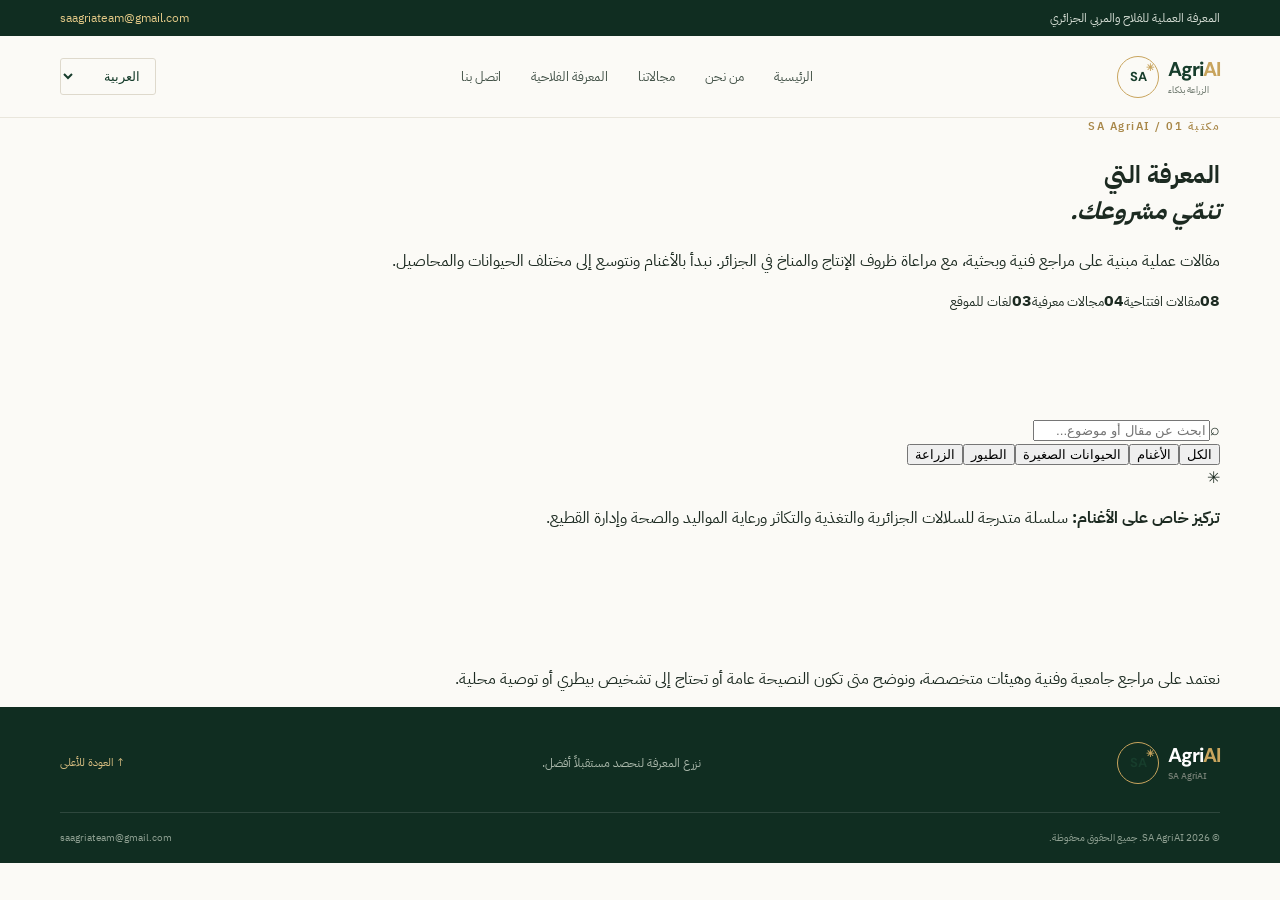
==== knowledge.html @ 8b5fec21 "Add agricultural knowledge library page" ====
<!doctype html>
<html lang="ar" dir="rtl"><head><meta charset="UTF-8"><meta name="viewport" content="width=device-width, initial-scale=1"><meta name="theme-color" content="#173d2c"><meta name="description" content="مقالات وإرشادات عملية في تربية الأغنام والحيوانات والزراعة في الجزائر من SA AgriAI."><title>المعرفة الفلاحية | SA AgriAI</title><link rel="preconnect" href="https://fonts.googleapis.com"><link rel="preconnect" href="https://fonts.gstatic.com" crossorigin><link href="https://fonts.googleapis.com/css2?family=DM+Sans:wght@400;500;600;700&family=IBM+Plex+Sans+Arabic:wght@400;500;600;700&display=swap" rel="stylesheet"><link rel="stylesheet" href="styles.css"><link rel="stylesheet" href="knowledge.css"></head>
<body><div class="topline"><div class="container topline-inner"><span data-k="top">المعرفة العملية للفلاح والمربي الجزائري</span><span class="top-contact"><a href="mailto:saagriateam@gmail.com">saagriateam@gmail.com</a></span></div></div>
<header class="site-header"><div class="container nav-wrap"><a class="brand" href="index.html"><span class="brand-mark">SA<span>✳</span></span><span class="brand-name">Agri<span>AI</span><small data-k="brand">الزراعة بذكاء</small></span></a><button class="menu-toggle" id="menuToggle" aria-label="Open menu" aria-expanded="false"><span></span><span></span><span></span></button><nav class="main-nav" id="mainNav"><a href="index.html#home" data-k="home">الرئيسية</a><a href="index.html#about" data-k="about">من نحن</a><a href="index.html#services" data-k="services">مجالاتنا</a><a class="active" href="knowledge.html" data-k="knowledge">المعرفة الفلاحية</a><a href="index.html#contact" data-k="contact">اتصل بنا</a></nav><label class="language-select"><span class="sr-only">Language</span><select id="languageSelect" aria-label="Choose language"><option value="ar">العربية</option><option value="fr">Français</option><option value="en">English</option></select></label></div></header>
<main><section class="library-hero"><div class="container"><p class="section-kicker" data-k="eyebrow">مكتبة SA AgriAI / 01</p><h1 data-k="title">المعرفة التي<br><em>تنمّي مشروعك.</em></h1><p class="library-lead" data-k="lead">مقالات عملية مبنية على مراجع فنية وبحثية، مع مراعاة ظروف الإنتاج والمناخ في الجزائر. نبدأ بالأغنام ونتوسع إلى مختلف الحيوانات والمحاصيل.</p><div class="library-stats"><span><strong>08</strong><small data-k="statArticles">مقالات افتتاحية</small></span><span><strong>04</strong><small data-k="statAreas">مجالات معرفية</small></span><span><strong>03</strong><small data-k="statLang">لغات للموقع</small></span></div></div></section>
<section class="library section-pad"><div class="container"><div class="library-tools"><div class="search-box"><span>⌕</span><input id="articleSearch" type="search" placeholder="ابحث عن مقال أو موضوع..." aria-label="Search articles"></div><div class="filter-row"><button class="filter-chip selected" data-filter="all" data-k="all">الكل</button><button class="filter-chip" data-filter="sheep" data-k="sheep">الأغنام</button><button class="filter-chip" data-filter="small" data-k="small">الحيوانات الصغيرة</button><button class="filter-chip" data-filter="birds" data-k="birds">الطيور</button><button class="filter-chip" data-filter="crops" data-k="crops">الزراعة</button></div></div><div class="featured-note"><span>✳</span><p data-k="note"><strong>تركيز خاص على الأغنام:</strong> سلسلة متدرجة للسلالات الجزائرية والتغذية والتكاثر ورعاية المواليد والصحة وإدارة القطيع.</p></div><div class="article-grid" id="articleGrid" aria-live="polite"></div><p class="no-results" id="noResults" hidden data-k="empty">لم نعثر على مقالات تطابق بحثك.</p></div></section><section class="source-note"><div class="container"><p data-k="sourceNote">نعتمد على مراجع جامعية وفنية وهيئات متخصصة، ونوضح متى تكون النصيحة عامة أو تحتاج إلى تشخيص بيطري أو توصية محلية.</p></div></section></main>
<footer class="site-footer"><div class="container footer-top"><a class="brand footer-brand" href="index.html"><span class="brand-mark">SA<span>✳</span></span><span class="brand-name">Agri<span>AI</span><small>SA AgriAI</small></span></a><p data-k="footer">نزرع المعرفة لنحصد مستقبلاً أفضل.</p><a class="back-top" href="#">↑ <span data-k="back">العودة للأعلى</span></a></div><div class="container footer-bottom"><span>© <span id="year"></span> SA AgriAI. <span data-k="rights">جميع الحقوق محفوظة.</span></span><span>saagriateam@gmail.com</span></div></footer>
<dialog class="article-dialog" id="articleDialog"><div class="dialog-head"><span class="dialog-category" id="dialogCategory"></span><button class="dialog-close" id="dialogClose" aria-label="Close">×</button></div><h2 id="dialogTitle"></h2><p class="dialog-summary" id="dialogSummary"></p><div class="dialog-body" id="dialogBody"></div><div class="dialog-sources"><strong data-k="sources">مراجع للقراءة</strong><div id="dialogSources"></div></div><p class="medical-note" data-k="disclaimer">هذه معلومات تثقيفية عامة وليست تشخيصاً أو وصفة علاجية. استشر طبيباً بيطرياً عند المرض أو النفوق أو تعسر الولادة.</p></dialog>
<script src="app.js"></script><script src="knowledge.js"></script></body></html>
---- styles.css ----
:root{--forest:#173d2c;--deep:#102d21;--green:#315b40;--gold:#c8a45d;--cream:#f4f0e7;--paper:#fbfaf6;--ink:#1c2a21;--muted:#788078}*{box-sizing:border-box}html{scroll-behavior:smooth;scroll-padding-top:88px}body{margin:0;background:var(--paper);color:var(--ink);font-family:"IBM Plex Sans Arabic","DM Sans",sans-serif}body[dir="ltr"]{font-family:"DM Sans","IBM Plex Sans Arabic",sans-serif}a{color:inherit;text-decoration:none}.container{width:min(1160px,calc(100% - 48px));margin:auto}.topline{background:var(--deep);color:#d7dfd6;font-size:12px;padding:9px 0}.topline-inner{display:flex;justify-content:space-between;gap:20px}.top-contact a{color:#e3c987}.site-header{height:82px;background:rgba(251,250,246,.96);position:sticky;top:0;z-index:20;border-bottom:1px solid #e9e6dc;backdrop-filter:blur(12px)}.nav-wrap{height:100%;display:flex;align-items:center;justify-content:space-between;gap:28px}.brand{display:flex;align-items:center;gap:9px;direction:ltr}.brand-mark{width:42px;height:42px;border:1px solid var(--gold);border-radius:50%;display:grid;place-items:center;font:700 13px "DM Sans";color:var(--forest);position:relative}.brand-mark span{color:var(--gold);font-size:10px;position:absolute;top:4px;right:4px}.brand-name{font:700 20px "DM Sans";color:var(--forest);letter-spacing:-1px}.brand-name>span{color:var(--gold)}.brand-name small{display:block;font:500 9px "IBM Plex Sans Arabic";letter-spacing:0;color:#778177;margin-top:1px}.main-nav{display:flex;align-items:center;gap:30px}.main-nav a{font-size:13px;color:#435248;transition:.2s}.main-nav a:hover{color:#b28b43}.language-select select{background:transparent;border:1px solid #ded9cc;border-radius:3px;padding:9px 11px;color:var(--forest);font:500 12px inherit;cursor:pointer}.menu-toggle{display:none;background:none;border:0;padding:8px}.menu-toggle span{display:block;width:23px;height:2px;background:var(--forest);margin:5px}.hero{min-height:620px;height:min(720px,calc(100vh - 110px));position:relative;display:flex;align-items:center;color:white;background:linear-gradient(90deg,rgba(12,37,25,.9),rgba(15,43,29,.68) 52%,rgba(15,43,29,.18)),url("https://images.unsplash.com/photo-1500382017468-9049fed747ef?auto=format&fit=crop&w=2200&q=85") center/cover}.hero-shade{position:absolute;inset:0;background:linear-gradient(0deg,rgba(9,30,19,.3),transparent 45%)}.hero-content{position:relative;padding-top:12px}.eyebrow,.section-kicker{display:flex;align-items:center;gap:10px;font-size:11px;letter-spacing:1.5px;color:var(--gold);font-weight:600}.eyebrow span:first-child{width:27px;height:1px;background:var(--gold)}.hero h1{font-size:clamp(44px,6.3vw,78px);line-height:1.24;font-weight:600;letter-spacing:-2px;margin:25px 0 18px;max-width:700px}.hero h1 em,h2 em{font-style:normal;color:#d9bd7b}.hero-content>p{font-size:15px;line-height:2;max-width:530px;color:#e0e6df;margin:0}.hero-actions{display:flex;align-items:center;gap:30px;margin-top:35px}.btn{display:inline-flex;align-items:center;gap:24px;padding:15px 22px;font-size:12px;font-weight:600;transition:.25s}.btn span{font-size:17px}.btn-gold{background:var(--gold);color:#172e21}.btn-gold:hover{background:#e1c782;transform:translateY(-2px)}.text-link{font-size:12px;color:white}.text-link span{margin-inline-start:10px;color:var(--gold)}.hero-note{position:absolute;bottom:36px;inset-inline-start:max(24px,calc((100% - 1160px)/2));display:flex;align-items:center;gap:12px;color:#d4dbd2;font-size:11px}.note-line{width:36px;height:1px;background:var(--gold)}.hero-index{position:absolute;bottom:35px;inset-inline-end:max(24px,calc((100% - 1160px)/2));font:13px "DM Sans";color:white}.hero-index span{color:var(--gold);padding:0 6px}.section-pad{padding:105px 0}.intro-grid{display:grid;grid-template-columns:1fr 1fr;gap:100px;align-items:start}.section-kicker{margin:0 0 22px;color:#a88748}.intro h2,.section-heading h2,.knowledge h2,.contact h2{font-size:clamp(34px,4vw,49px);line-height:1.4;font-weight:600;letter-spacing:-1.2px;margin:0;color:var(--forest)}.intro h2 em,.section-heading h2 em,.knowledge h2 em,.contact h2 em{color:#a98749}.intro-copy{padding-top:37px}.intro-copy p{font-size:16px;line-height:2.1;margin:0 0 16px}.intro-copy .muted{font-size:14px;color:var(--muted)}.under-link{display:inline-block;margin-top:18px;font-size:13px;font-weight:600;color:var(--forest);border-bottom:1px solid var(--gold);padding-bottom:9px}.under-link span{color:#a98749;margin-inline-start:15px}.services{background:var(--cream)}.section-heading{display:flex;justify-content:space-between;align-items:end;margin-bottom:45px;gap:30px}.section-heading>p{max-width:300px;color:#737b70;font-size:13px;line-height:2;margin:0 0 8px}.service-grid{display:grid;grid-template-columns:repeat(3,1fr);gap:16px}.service-card{position:relative;background:#fbfaf6;min-height:290px;padding:30px 28px;border:1px solid #e7e2d6;transition:.25s}.service-card:hover{transform:translateY(-5px);box-shadow:0 16px 35px #1b352010}.service-card.featured{background:var(--forest);color:white;border-color:var(--forest)}.service-number{font:12px "DM Sans";color:#a98a4d}.service-icon{font-size:34px;color:#b39150;margin:22px 0 13px}.service-card h3{font-size:19px;margin:0 0 12px;font-weight:600}.service-card p{font-size:13px;line-height:2;color:#7b8379;max-width:290px;margin:0}.service-card.featured p{color:#c4d0c5}.service-card>a{position:absolute;bottom:24px;inset-inline-end:27px;color:#b39150;font-size:20px}.knowledge{background:var(--forest);color:white;overflow:hidden}.knowledge-layout{display:grid;grid-template-columns:1fr 1fr;align-items:center;gap:90px}.knowledge h2{color:white}.knowledge-heading>p:not(.section-kicker){max-width:420px;color:#c7d2c8;font-size:14px;line-height:2.1;margin:23px 0 28px}.btn-dark{background:var(--gold);color:#182f22}.btn-dark:hover{background:#e2c986}.knowledge-visual{height:390px;background:#244d38;position:relative;overflow:hidden;display:grid;place-items:center}.visual-circle{width:300px;height:300px;border:1px solid #8c9d7c;border-radius:50%;position:absolute;box-shadow:0 0 0 35px #ffffff06,0 0 0 70px #ffffff05}.visual-circle:before,.visual-circle:after{content:"";position:absolute;inset:42px;border:1px solid #ffffff20;border-radius:50%}.visual-circle:after{inset:85px}.visual-label{position:relative;text-align:center;z-index:1}.visual-label>span,.visual-label small{font:10px "DM Sans";letter-spacing:3px;color:#d4bd83}.visual-label strong{display:block;font-size:45px;line-height:1.35;margin:18px 0;color:#fff;font-weight:500}.visual-stamp{position:absolute;bottom:25px;inset-inline-end:25px;font:10px/1.5 "DM Sans";letter-spacing:2px;color:#d4bd83;border:1px solid #d4bd8360;border-radius:50%;width:76px;height:76px;display:grid;place-content:center;text-align:center;transform:rotate(-12deg)}.quote-band{background:#e8e1d2;padding:45px 0}.quote-inner{display:flex;align-items:center;gap:25px}.quote-inner>span{font:80px Georgia;color:#b7985b;line-height:.7}.quote-inner p{font-size:18px;color:var(--forest);margin:0;flex:1}.quote-inner small{font:10px "DM Sans";letter-spacing:2px;color:#9b8354}.contact-grid{display:grid;grid-template-columns:1fr 1fr;gap:100px}.contact-lead{max-width:430px;color:#737b70;font-size:14px;line-height:2;margin-top:22px}.contact-details{padding-top:20px}.contact-details>a{display:flex;align-items:center;justify-content:space-between;gap:12px;padding:20px 0;border-bottom:1px solid #e5e1d7}.contact-details>a span{font:11px "DM Sans";color:#a48750;width:90px}.contact-details>a strong{font:600 15px "DM Sans";color:var(--forest);flex:1}.contact-details>a b{font:18px "DM Sans";color:#a48750}.social-row{display:flex;gap:23px;flex-wrap:wrap;margin-top:27px}.social-row a{font:11px "DM Sans";color:#657267}.social-row a:hover{color:#a48750}.site-footer{background:var(--deep);color:#d6dfd6;padding:35px 0 18px}.footer-top{display:flex;align-items:center;justify-content:space-between;gap:20px;padding-bottom:28px}.footer-brand .brand-name{color:white}.footer-top>p{font-size:12px;color:#aab8ab}.back-top{font-size:11px;color:#d7bd80}.footer-bottom{border-top:1px solid #ffffff20;padding-top:17px;display:flex;justify-content:space-between;gap:15px;color:#8fa092;font-size:10px}.sr-only{position:absolute;width:1px;height:1px;padding:0;margin:-1px;overflow:hidden;clip:rect(0,0,0,0);white-space:nowrap;border:0}body[dir="ltr"] .hero h1,body[dir="ltr"] h2{letter-spacing:-1.5px}body[dir="ltr"] .section-kicker{letter-spacing:1.5px}@media(max-width:850px){.main-nav{gap:16px}.main-nav a{font-size:12px}.intro-grid,.knowledge-layout,.contact-grid{gap:45px}.section-pad{padding:78px 0}.hero{min-height:580px}.service-card{padding:25px 20px}}@media(max-width:680px){.container{width:min(100% - 36px,560px)}.topline{font-size:10px}.site-header{height:70px}.menu-toggle{display:block;order:3}.language-select{margin-inline-start:auto}.main-nav{display:none;position:absolute;top:69px;inset-inline:0;background:var(--paper);padding:18px 24px 24px;border-bottom:1px solid #e7e2d6;box-shadow:0 15px 25px #102d2112;flex-direction:column;align-items:stretch;gap:0}.main-nav.open{display:flex}.main-nav a{padding:12px 0;border-bottom:1px solid #eee9df;font-size:14px}.hero{height:670px;min-height:0;max-height:calc(100svh - 90px);background-position:58% center}.hero h1{font-size:46px;letter-spacing:-1.5px}.hero-content>p{font-size:13px}.hero-actions{gap:20px;flex-wrap:wrap}.btn{padding:13px 16px}.hero-note{bottom:25px;font-size:9px}.hero-index{bottom:25px}.intro-grid,.knowledge-layout,.contact-grid{grid-template-columns:1fr;gap:22px}.section-pad{padding:65px 0}.intro-copy{padding-top:0}.intro h2,.section-heading h2,.knowledge h2,.contact h2{font-size:36px}.section-heading{display:block;margin-bottom:28px}.section-heading>p{margin-top:14px}.service-grid{grid-template-columns:1fr;gap:12px}.service-card{min-height:250px}.knowledge-visual{height:310px;margin-top:18px}.visual-circle{width:245px;height:245px}.visual-label strong{font-size:38px}.quote-inner{gap:12px;align-items:flex-start}.quote-inner p{font-size:15px;line-height:1.9}.quote-inner small{display:none}.contact-details{padding-top:5px}.contact-details>a strong{font-size:13px}.social-row{gap:17px}.footer-top{flex-wrap:wrap}.footer-top>p{order:3;width:100%;margin:0}.footer-bottom{font-size:9px}.brand-mark{width:38px;height:38px}}@media(prefers-reduced-motion:reduce){html{scroll-behavior:auto}*,*:before,*:after{transition:none!important}}
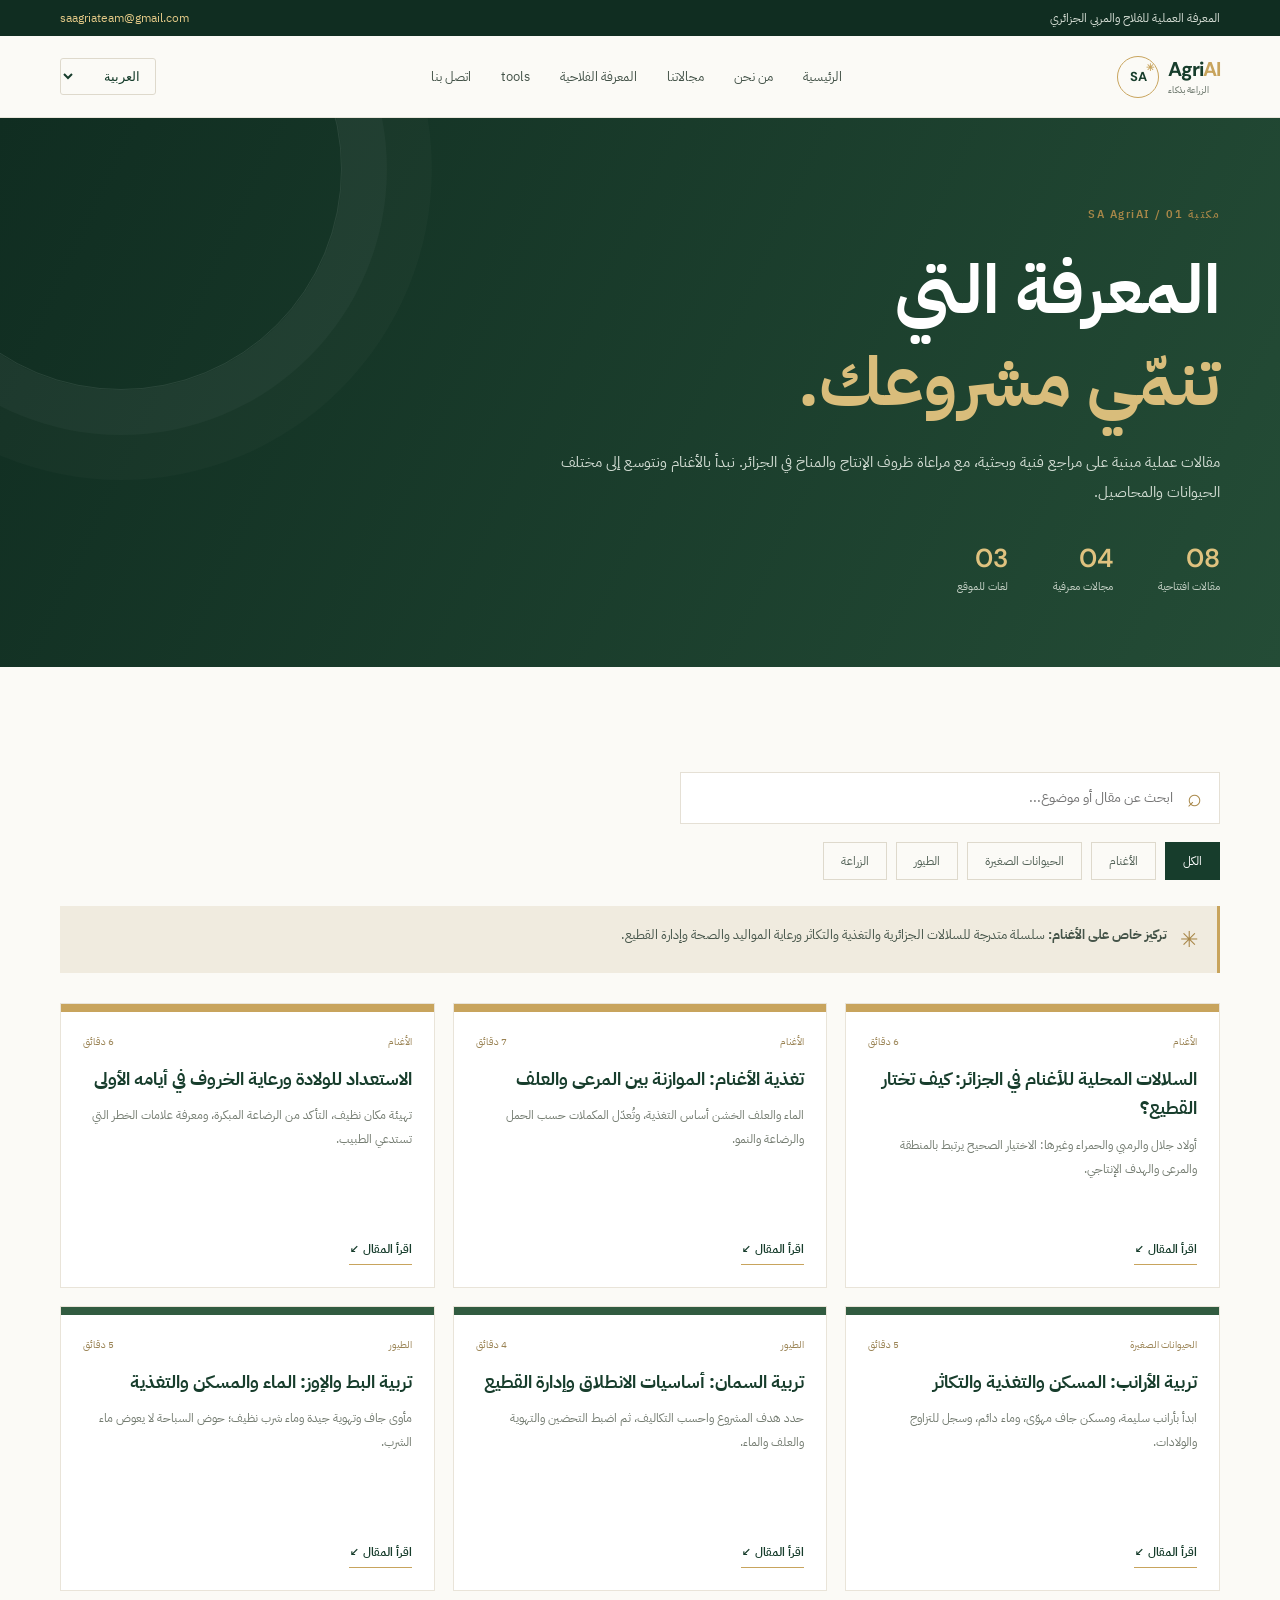
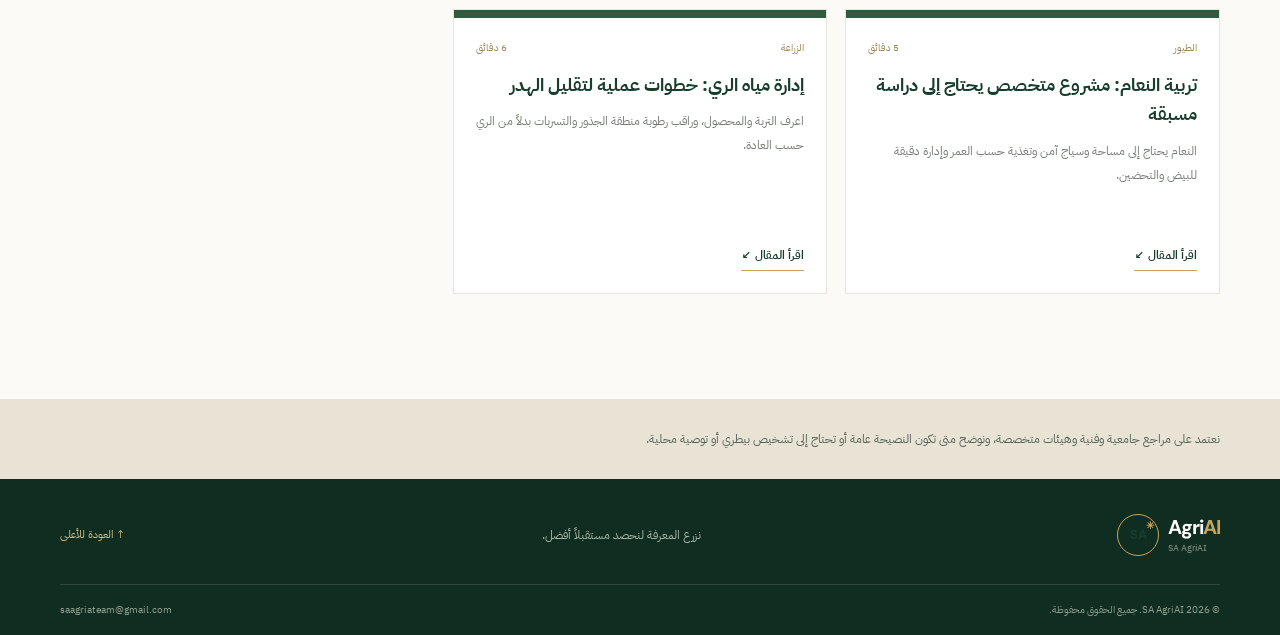
==== commit c4c46731: "Link knowledge library to project tools" ====
--- a/knowledge.html
+++ b/knowledge.html
@@ -1,7 +1,7 @@
 <!doctype html>
 <html lang="ar" dir="rtl"><head><meta charset="UTF-8"><meta name="viewport" content="width=device-width, initial-scale=1"><meta name="theme-color" content="#173d2c"><meta name="description" content="مقالات وإرشادات عملية في تربية الأغنام والحيوانات والزراعة في الجزائر من SA AgriAI."><title>المعرفة الفلاحية | SA AgriAI</title><link rel="preconnect" href="https://fonts.googleapis.com"><link rel="preconnect" href="https://fonts.gstatic.com" crossorigin><link href="https://fonts.googleapis.com/css2?family=DM+Sans:wght@400;500;600;700&family=IBM+Plex+Sans+Arabic:wght@400;500;600;700&display=swap" rel="stylesheet"><link rel="stylesheet" href="styles.css"><link rel="stylesheet" href="knowledge.css"></head>
 <body><div class="topline"><div class="container topline-inner"><span data-k="top">المعرفة العملية للفلاح والمربي الجزائري</span><span class="top-contact"><a href="mailto:saagriateam@gmail.com">saagriateam@gmail.com</a></span></div></div>
-<header class="site-header"><div class="container nav-wrap"><a class="brand" href="index.html"><span class="brand-mark">SA<span>✳</span></span><span class="brand-name">Agri<span>AI</span><small data-k="brand">الزراعة بذكاء</small></span></a><button class="menu-toggle" id="menuToggle" aria-label="Open menu" aria-expanded="false"><span></span><span></span><span></span></button><nav class="main-nav" id="mainNav"><a href="index.html#home" data-k="home">الرئيسية</a><a href="index.html#about" data-k="about">من نحن</a><a href="index.html#services" data-k="services">مجالاتنا</a><a class="active" href="knowledge.html" data-k="knowledge">المعرفة الفلاحية</a><a href="index.html#contact" data-k="contact">اتصل بنا</a></nav><label class="language-select"><span class="sr-only">Language</span><select id="languageSelect" aria-label="Choose language"><option value="ar">العربية</option><option value="fr">Français</option><option value="en">English</option></select></label></div></header>
+<header class="site-header"><div class="container nav-wrap"><a class="brand" href="index.html"><span class="brand-mark">SA<span>✳</span></span><span class="brand-name">Agri<span>AI</span><small data-k="brand">الزراعة بذكاء</small></span></a><button class="menu-toggle" id="menuToggle" aria-label="Open menu" aria-expanded="false"><span></span><span></span><span></span></button><nav class="main-nav" id="mainNav"><a href="index.html#home" data-k="home">الرئيسية</a><a href="index.html#about" data-k="about">من نحن</a><a href="index.html#services" data-k="services">مجالاتنا</a><a class="active" href="knowledge.html" data-k="knowledge">المعرفة الفلاحية</a><a href="tools.html" data-k="tools">حاسبات المشاريع</a><a href="index.html#contact" data-k="contact">اتصل بنا</a></nav><label class="language-select"><span class="sr-only">Language</span><select id="languageSelect" aria-label="Choose language"><option value="ar">العربية</option><option value="fr">Français</option><option value="en">English</option></select></label></div></header>
 <main><section class="library-hero"><div class="container"><p class="section-kicker" data-k="eyebrow">مكتبة SA AgriAI / 01</p><h1 data-k="title">المعرفة التي<br><em>تنمّي مشروعك.</em></h1><p class="library-lead" data-k="lead">مقالات عملية مبنية على مراجع فنية وبحثية، مع مراعاة ظروف الإنتاج والمناخ في الجزائر. نبدأ بالأغنام ونتوسع إلى مختلف الحيوانات والمحاصيل.</p><div class="library-stats"><span><strong>08</strong><small data-k="statArticles">مقالات افتتاحية</small></span><span><strong>04</strong><small data-k="statAreas">مجالات معرفية</small></span><span><strong>03</strong><small data-k="statLang">لغات للموقع</small></span></div></div></section>
 <section class="library section-pad"><div class="container"><div class="library-tools"><div class="search-box"><span>⌕</span><input id="articleSearch" type="search" placeholder="ابحث عن مقال أو موضوع..." aria-label="Search articles"></div><div class="filter-row"><button class="filter-chip selected" data-filter="all" data-k="all">الكل</button><button class="filter-chip" data-filter="sheep" data-k="sheep">الأغنام</button><button class="filter-chip" data-filter="small" data-k="small">الحيوانات الصغيرة</button><button class="filter-chip" data-filter="birds" data-k="birds">الطيور</button><button class="filter-chip" data-filter="crops" data-k="crops">الزراعة</button></div></div><div class="featured-note"><span>✳</span><p data-k="note"><strong>تركيز خاص على الأغنام:</strong> سلسلة متدرجة للسلالات الجزائرية والتغذية والتكاثر ورعاية المواليد والصحة وإدارة القطيع.</p></div><div class="article-grid" id="articleGrid" aria-live="polite"></div><p class="no-results" id="noResults" hidden data-k="empty">لم نعثر على مقالات تطابق بحثك.</p></div></section><section class="source-note"><div class="container"><p data-k="sourceNote">نعتمد على مراجع جامعية وفنية وهيئات متخصصة، ونوضح متى تكون النصيحة عامة أو تحتاج إلى تشخيص بيطري أو توصية محلية.</p></div></section></main>
 <footer class="site-footer"><div class="container footer-top"><a class="brand footer-brand" href="index.html"><span class="brand-mark">SA<span>✳</span></span><span class="brand-name">Agri<span>AI</span><small>SA AgriAI</small></span></a><p data-k="footer">نزرع المعرفة لنحصد مستقبلاً أفضل.</p><a class="back-top" href="#">↑ <span data-k="back">العودة للأعلى</span></a></div><div class="container footer-bottom"><span>© <span id="year"></span> SA AgriAI. <span data-k="rights">جميع الحقوق محفوظة.</span></span><span>saagriateam@gmail.com</span></div></footer>
--- a/knowledge.css
+++ b/knowledge.css
@@ -0,0 +1 @@
+.library-hero{background:linear-gradient(115deg,#102d21,#244c36);color:#fff;padding:88px 0 72px;position:relative;overflow:hidden}.library-hero:after{content:"";position:absolute;width:440px;height:440px;border:1px solid #ffffff18;border-radius:50%;inset-inline-end:-100px;top:-170px;box-shadow:0 0 0 45px #ffffff08,0 0 0 90px #ffffff05}.library-hero .container{position:relative;z-index:1}.library-hero h1{font-size:clamp(42px,6vw,68px);line-height:1.35;margin:18px 0;color:#fff}.library-hero h1 em{font-style:normal;color:#d9bd7b}.library-lead{max-width:670px;color:#d3ddd4;line-height:2;font-size:15px}.library-stats{display:flex;gap:45px;margin-top:34px}.library-stats span{display:grid;gap:3px}.library-stats strong{font:600 26px 'DM Sans';color:#dfc27f}.library-stats small{font-size:11px;color:#c4d0c5}.library{background:#fbfaf6}.library-tools{display:grid;gap:18px;margin-bottom:26px}.search-box{display:flex;align-items:center;gap:12px;background:white;border:1px solid #e5e0d5;padding:0 17px;max-width:540px;height:52px}.search-box span{font-size:25px;color:#a88748}.search-box input{width:100%;border:0;outline:0;background:transparent;font:14px 'IBM Plex Sans Arabic',sans-serif;color:#1c2a21}.filter-row{display:flex;gap:9px;flex-wrap:wrap}.filter-chip{border:1px solid #ded9cc;background:transparent;color:#536257;padding:9px 17px;font:12px 'IBM Plex Sans Arabic',sans-serif;cursor:pointer}.filter-chip:hover,.filter-chip.selected{background:#173d2c;color:white;border-color:#173d2c}.featured-note{display:flex;align-items:flex-start;gap:13px;background:#f0ebdf;border-inline-start:3px solid #c8a45d;padding:17px 19px;margin:20px 0 30px}.featured-note>span{color:#a88748;font-size:22px}.featured-note p{margin:0;color:#455449;font-size:13px;line-height:1.9}.article-grid{display:grid;grid-template-columns:repeat(3,minmax(0,1fr));gap:18px}.article-card{background:#fff;border:1px solid #e9e4d9;display:flex;flex-direction:column;min-height:285px;transition:.2s}.article-card:hover{transform:translateY(-4px);box-shadow:0 14px 30px #173d2c12}.article-card-top{height:8px;background:#315b40}.article-card[data-category="sheep"] .article-card-top{background:#c8a45d}.article-card-content{padding:22px;display:flex;flex-direction:column;flex:1}.article-meta{display:flex;justify-content:space-between;gap:10px;color:#9a8354;font-size:10px;margin-bottom:15px}.article-card h2{font-size:18px;line-height:1.65;color:#173d2c;margin:0 0 10px}.article-card p{font-size:12px;line-height:2;color:#737b70;margin:0 0 20px}.read-article{margin-top:auto;align-self:flex-start;border:0;border-bottom:1px solid #c8a45d;padding:0 0 6px;background:none;color:#173d2c;font:600 12px 'IBM Plex Sans Arabic',sans-serif;cursor:pointer}.no-results{padding:40px;text-align:center;color:#778078}.source-note{background:#e9e3d6;padding:28px 0}.source-note p{margin:0;color:#536257;font-size:12px;line-height:2}.article-dialog{width:min(760px,calc(100% - 28px));max-height:88vh;border:0;padding:30px;background:#fbfaf6;color:#1c2a21;box-shadow:0 25px 90px #0004}.article-dialog::backdrop{background:#0c2118b8;backdrop-filter:blur(3px)}.dialog-head{display:flex;justify-content:space-between;align-items:center}.dialog-category{font-size:11px;color:#a88748}.dialog-close{border:0;background:#eee9df;width:34px;height:34px;border-radius:50%;font-size:23px;cursor:pointer;color:#173d2c}.article-dialog h2{font-size:clamp(24px,4vw,34px);line-height:1.55;color:#173d2c;margin:18px 0 10px}.dialog-summary{color:#667268;font-size:14px;line-height:2;border-bottom:1px solid #e5e0d5;padding-bottom:18px}.dialog-body{font-size:14px;line-height:2.1}.dialog-body h3{font-size:16px;color:#315b40;margin:20px 0 6px}.dialog-body p{margin:8px 0}.dialog-sources{border-top:1px solid #e5e0d5;margin-top:24px;padding-top:18px;font-size:12px}.dialog-sources a{display:inline-block;color:#8c713d;text-decoration:underline;margin:8px 14px 0 0}.medical-note{margin-top:22px;padding:12px;background:#f0ebdf;color:#6d624e;font-size:11px;line-height:1.9}@media(max-width:850px){.article-grid{grid-template-columns:repeat(2,minmax(0,1fr))}}@media(max-width:600px){.library-hero{padding:65px 0 55px}.library-stats{gap:22px}.library-stats strong{font-size:22px}.article-grid{grid-template-columns:1fr}.article-card{min-height:0}.article-dialog{padding:22px 18px}.filter-chip{padding:8px 12px}}
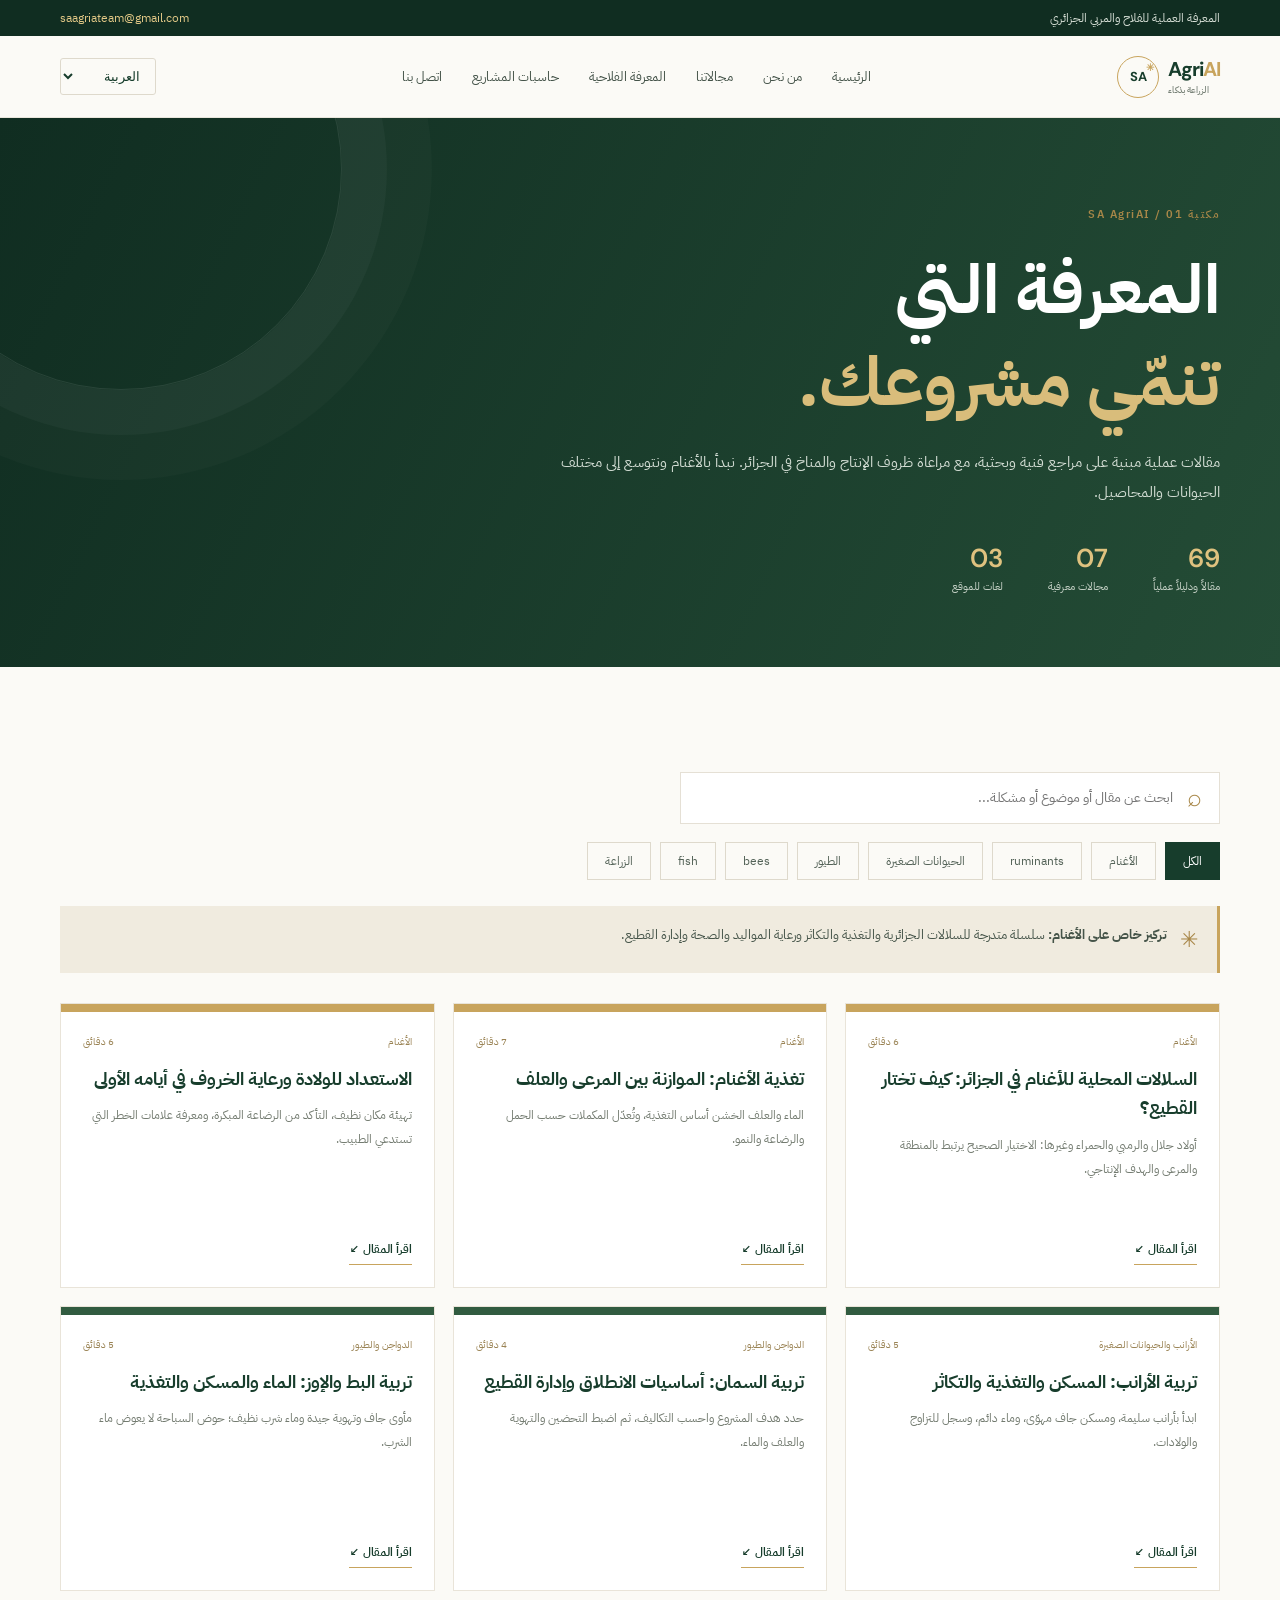
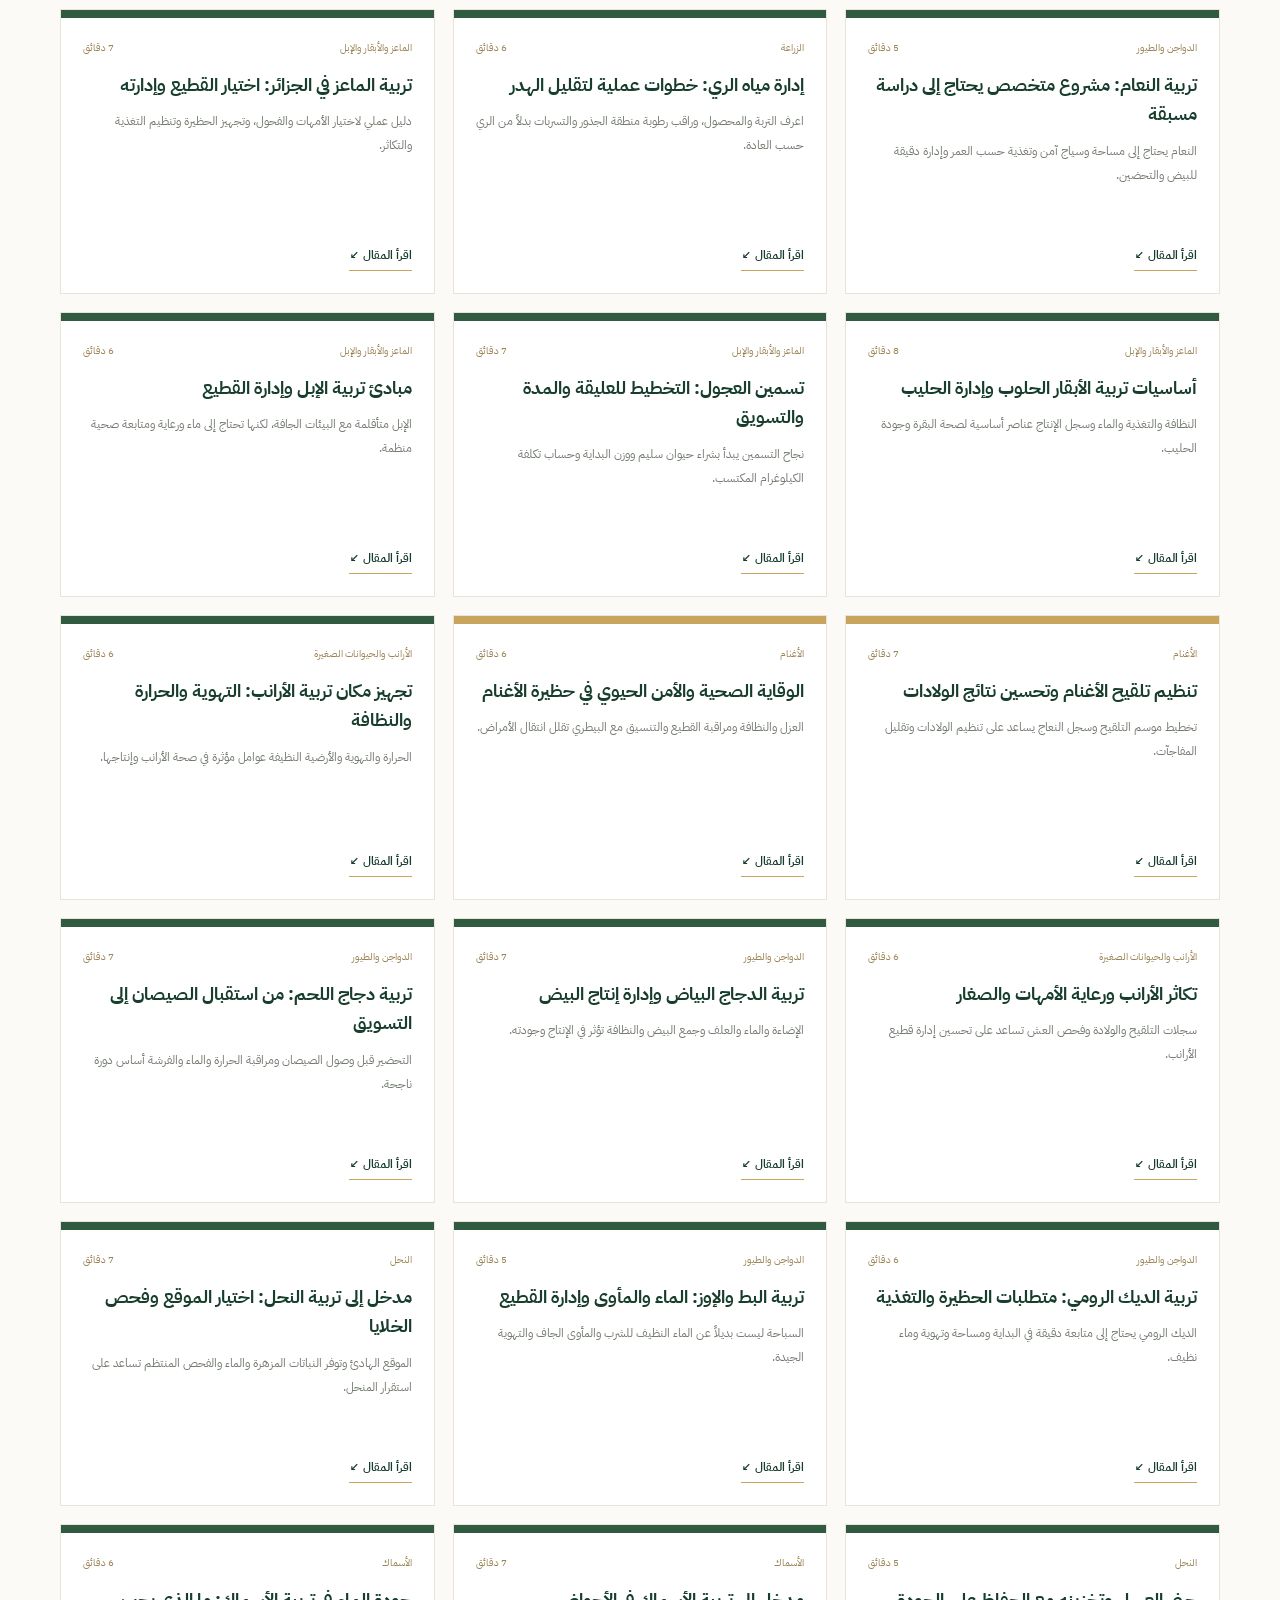
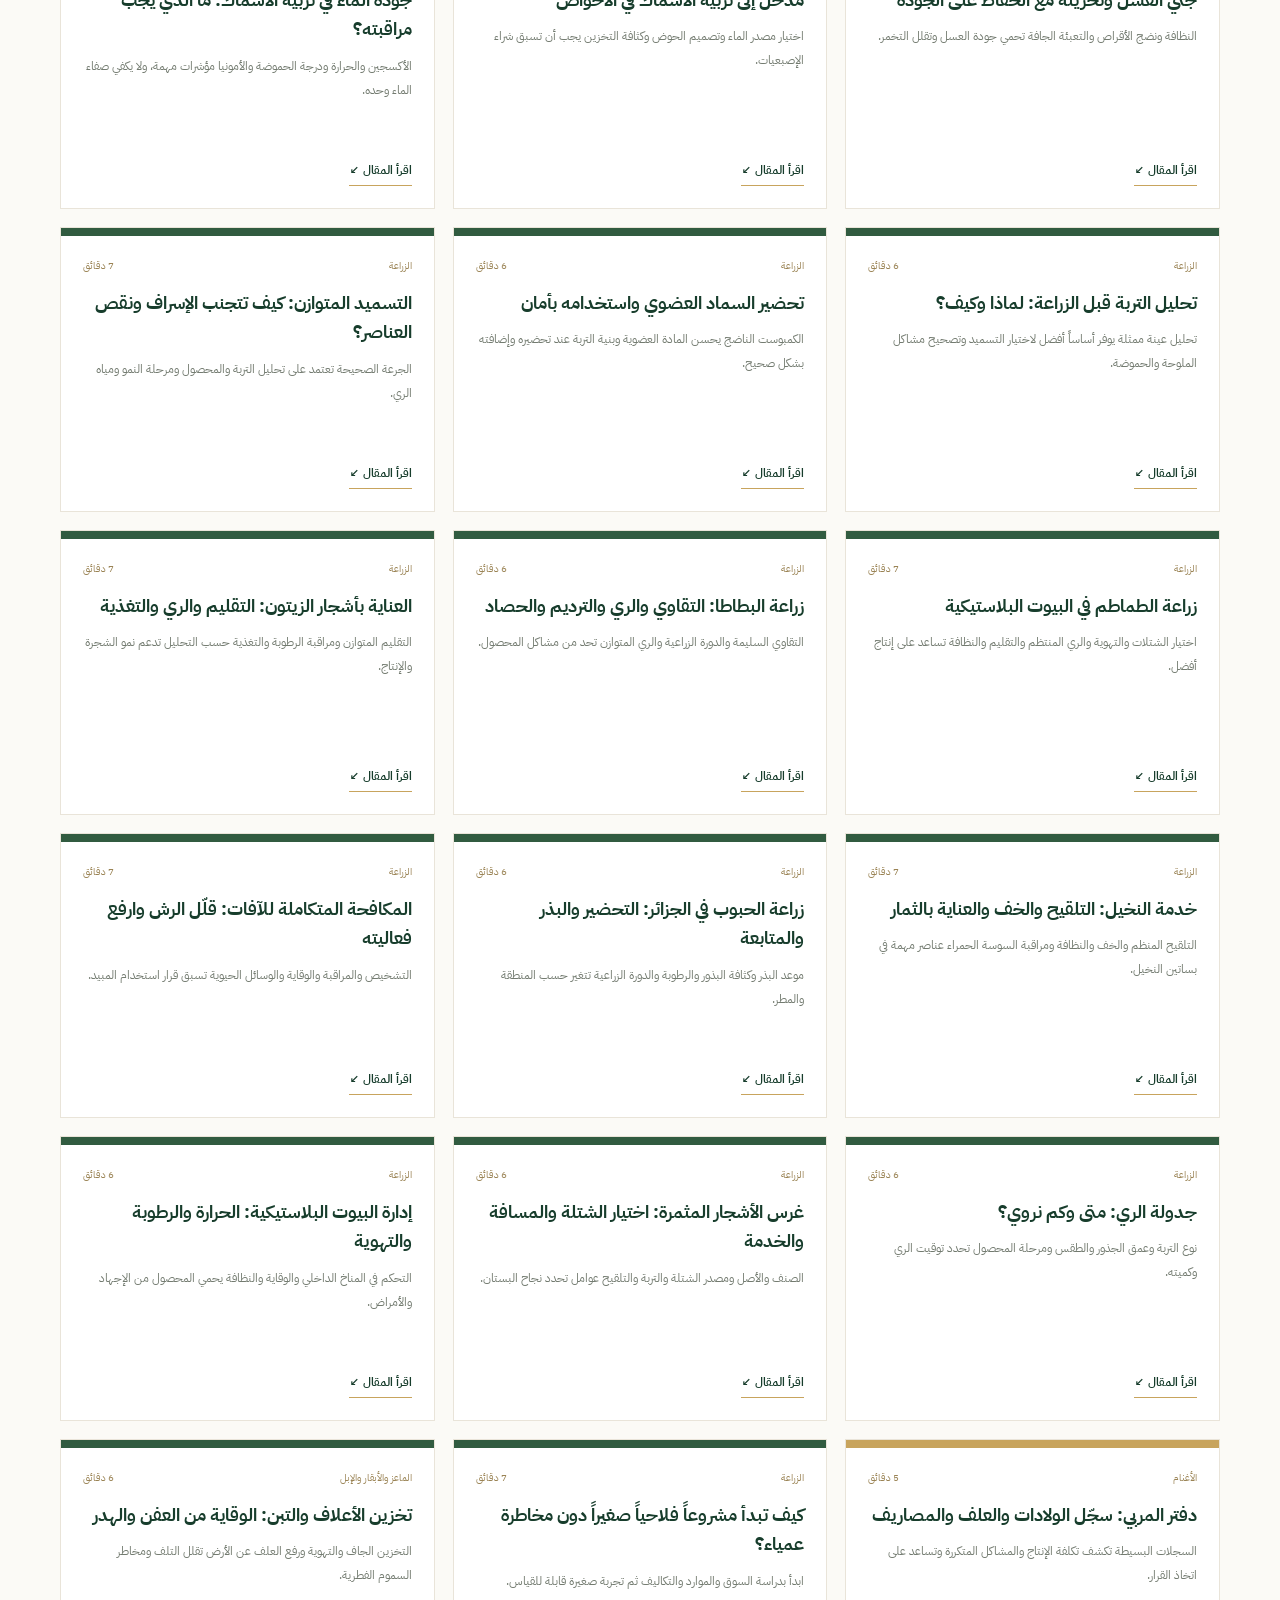
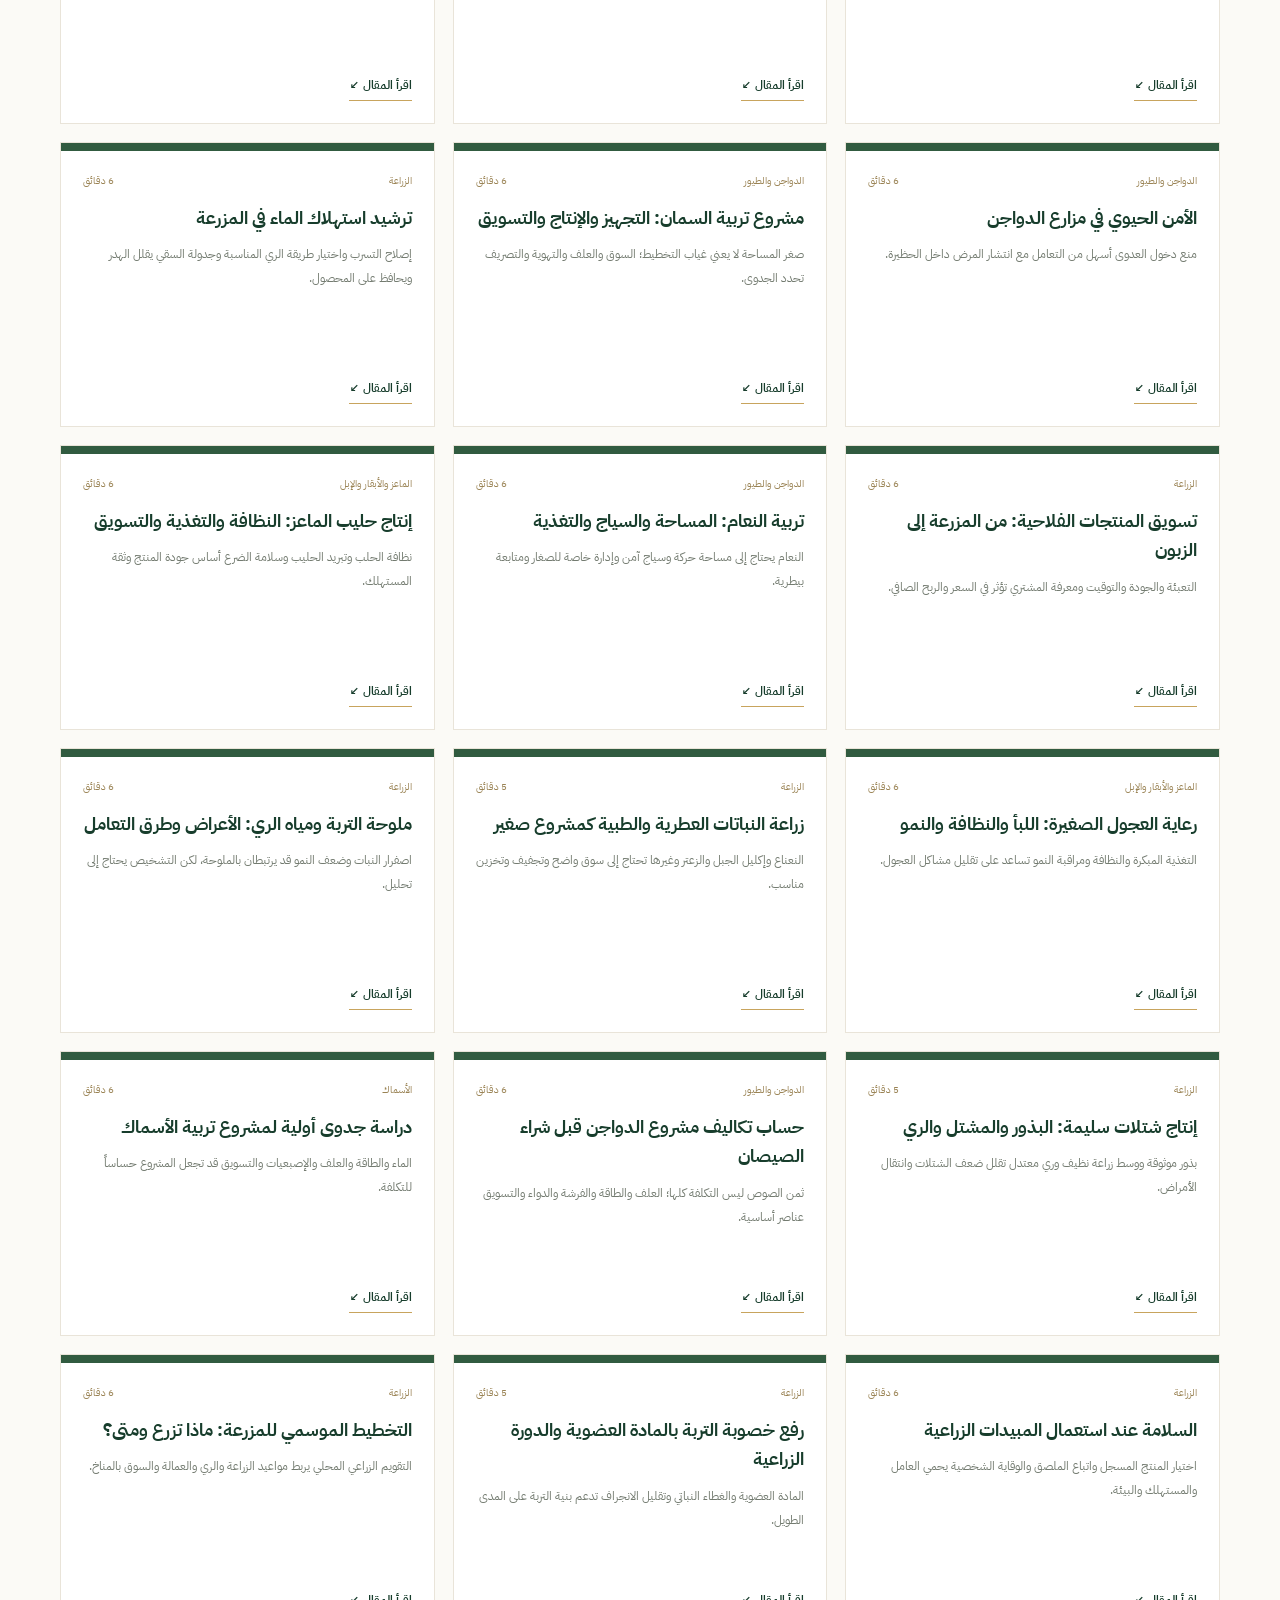
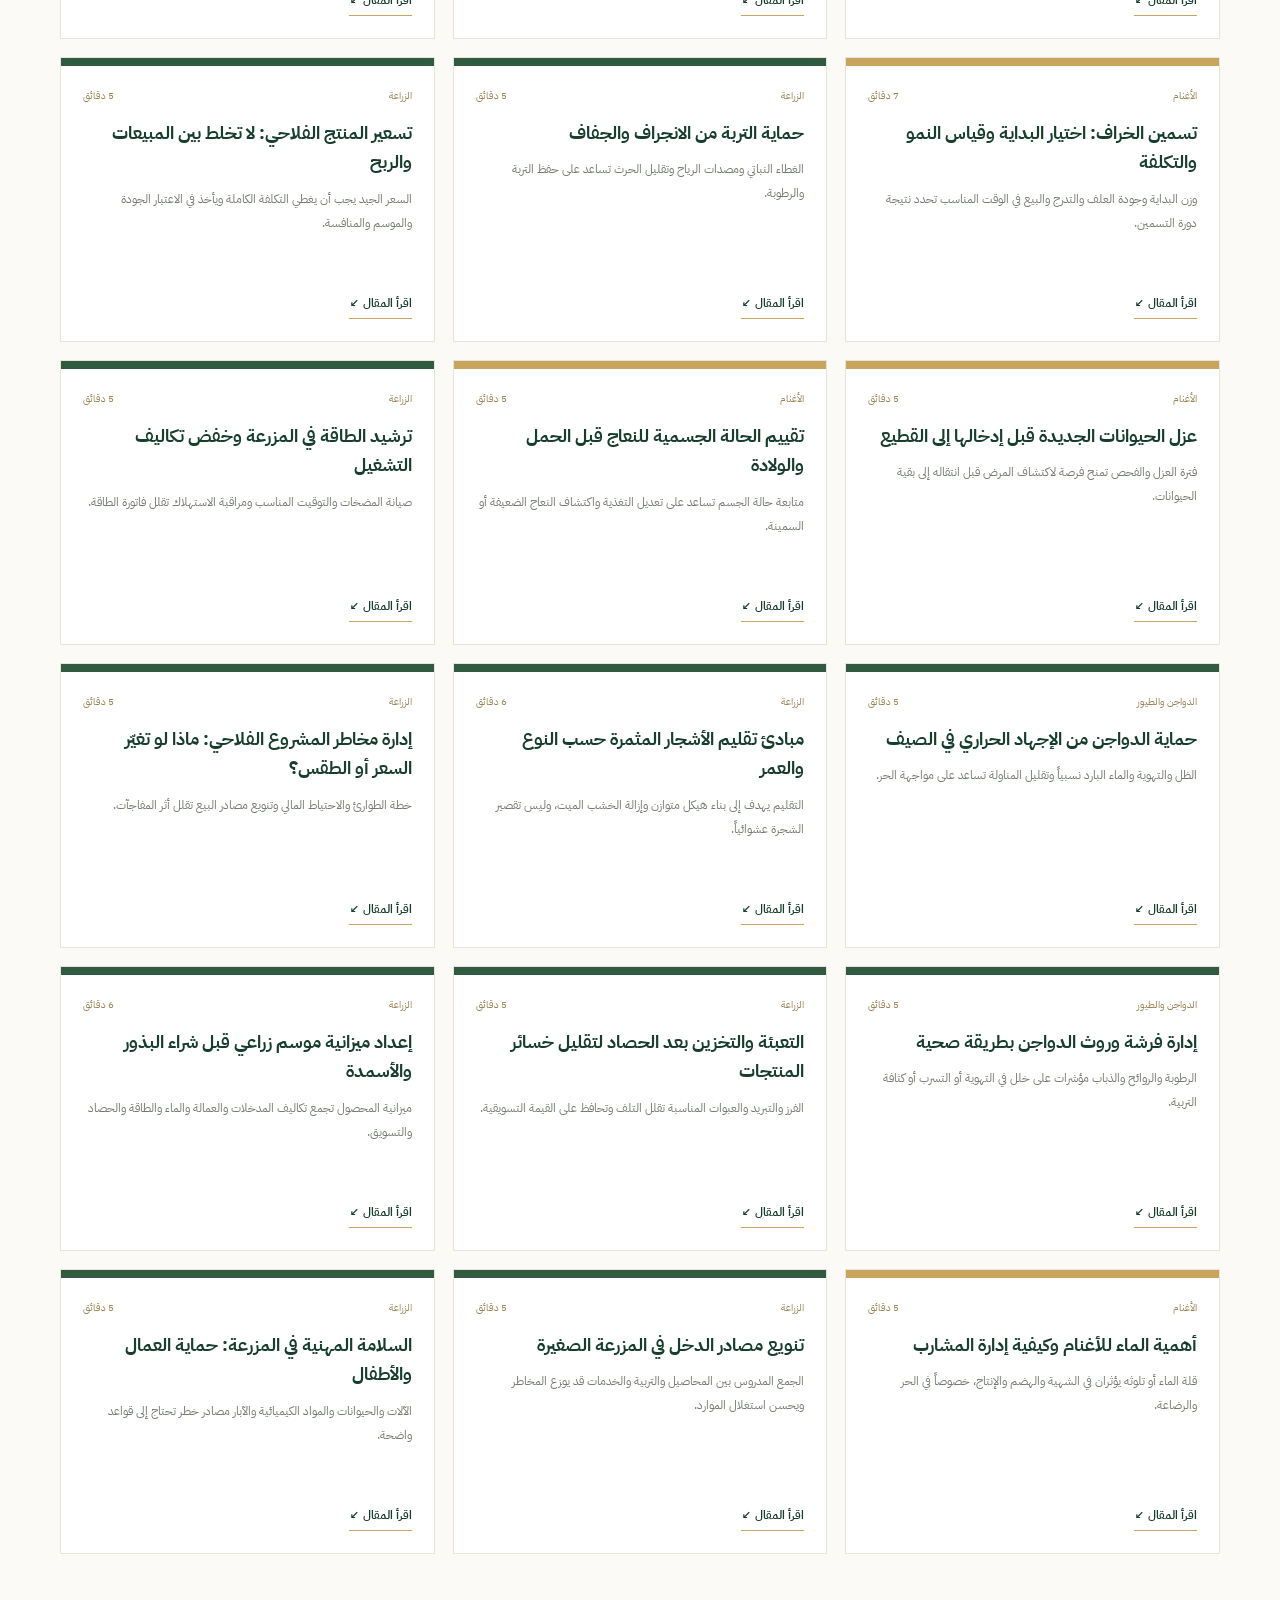
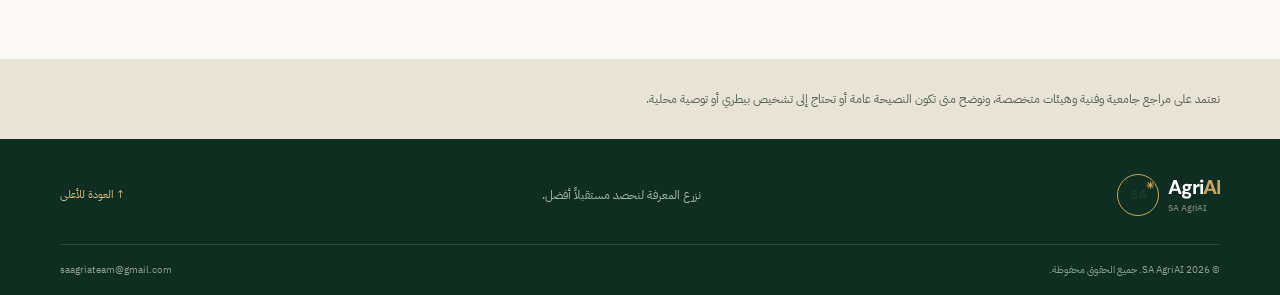
==== commit 0e6a7b7f: "Expand knowledge library topic filters across livestock and crops" ====
--- a/knowledge.html
+++ b/knowledge.html
@@ -3,7 +3,7 @@
 <body><div class="topline"><div class="container topline-inner"><span data-k="top">المعرفة العملية للفلاح والمربي الجزائري</span><span class="top-contact"><a href="mailto:saagriateam@gmail.com">saagriateam@gmail.com</a></span></div></div>
 <header class="site-header"><div class="container nav-wrap"><a class="brand" href="index.html"><span class="brand-mark">SA<span>✳</span></span><span class="brand-name">Agri<span>AI</span><small data-k="brand">الزراعة بذكاء</small></span></a><button class="menu-toggle" id="menuToggle" aria-label="Open menu" aria-expanded="false"><span></span><span></span><span></span></button><nav class="main-nav" id="mainNav"><a href="index.html#home" data-k="home">الرئيسية</a><a href="index.html#about" data-k="about">من نحن</a><a href="index.html#services" data-k="services">مجالاتنا</a><a class="active" href="knowledge.html" data-k="knowledge">المعرفة الفلاحية</a><a href="tools.html" data-k="tools">حاسبات المشاريع</a><a href="index.html#contact" data-k="contact">اتصل بنا</a></nav><label class="language-select"><span class="sr-only">Language</span><select id="languageSelect" aria-label="Choose language"><option value="ar">العربية</option><option value="fr">Français</option><option value="en">English</option></select></label></div></header>
 <main><section class="library-hero"><div class="container"><p class="section-kicker" data-k="eyebrow">مكتبة SA AgriAI / 01</p><h1 data-k="title">المعرفة التي<br><em>تنمّي مشروعك.</em></h1><p class="library-lead" data-k="lead">مقالات عملية مبنية على مراجع فنية وبحثية، مع مراعاة ظروف الإنتاج والمناخ في الجزائر. نبدأ بالأغنام ونتوسع إلى مختلف الحيوانات والمحاصيل.</p><div class="library-stats"><span><strong>08</strong><small data-k="statArticles">مقالات افتتاحية</small></span><span><strong>04</strong><small data-k="statAreas">مجالات معرفية</small></span><span><strong>03</strong><small data-k="statLang">لغات للموقع</small></span></div></div></section>
-<section class="library section-pad"><div class="container"><div class="library-tools"><div class="search-box"><span>⌕</span><input id="articleSearch" type="search" placeholder="ابحث عن مقال أو موضوع..." aria-label="Search articles"></div><div class="filter-row"><button class="filter-chip selected" data-filter="all" data-k="all">الكل</button><button class="filter-chip" data-filter="sheep" data-k="sheep">الأغنام</button><button class="filter-chip" data-filter="small" data-k="small">الحيوانات الصغيرة</button><button class="filter-chip" data-filter="birds" data-k="birds">الطيور</button><button class="filter-chip" data-filter="crops" data-k="crops">الزراعة</button></div></div><div class="featured-note"><span>✳</span><p data-k="note"><strong>تركيز خاص على الأغنام:</strong> سلسلة متدرجة للسلالات الجزائرية والتغذية والتكاثر ورعاية المواليد والصحة وإدارة القطيع.</p></div><div class="article-grid" id="articleGrid" aria-live="polite"></div><p class="no-results" id="noResults" hidden data-k="empty">لم نعثر على مقالات تطابق بحثك.</p></div></section><section class="source-note"><div class="container"><p data-k="sourceNote">نعتمد على مراجع جامعية وفنية وهيئات متخصصة، ونوضح متى تكون النصيحة عامة أو تحتاج إلى تشخيص بيطري أو توصية محلية.</p></div></section></main>
+<section class="library section-pad"><div class="container"><div class="library-tools"><div class="search-box"><span>⌕</span><input id="articleSearch" type="search" placeholder="ابحث عن مقال أو موضوع..." aria-label="Search articles"></div><div class="filter-row"><button class="filter-chip selected" data-filter="all" data-k="all">الكل</button><button class="filter-chip" data-filter="sheep" data-k="sheep">الأغنام</button><button class="filter-chip" data-filter="ruminants" data-k="ruminants">الماعز والأبقار والإبل</button><button class="filter-chip" data-filter="small" data-k="small">الأرانب والحيوانات الصغيرة</button><button class="filter-chip" data-filter="birds" data-k="birds">الدواجن والطيور</button><button class="filter-chip" data-filter="bees" data-k="bees">النحل</button><button class="filter-chip" data-filter="fish" data-k="fish">الأسماك</button><button class="filter-chip" data-filter="crops" data-k="crops">الزراعة</button></div></div><div class="featured-note"><span>✳</span><p data-k="note"><strong>تركيز خاص على الأغنام:</strong> سلسلة متدرجة للسلالات الجزائرية والتغذية والتكاثر ورعاية المواليد والصحة وإدارة القطيع.</p></div><div class="article-grid" id="articleGrid" aria-live="polite"></div><p class="no-results" id="noResults" hidden data-k="empty">لم نعثر على مقالات تطابق بحثك.</p></div></section><section class="source-note"><div class="container"><p data-k="sourceNote">نعتمد على مراجع جامعية وفنية وهيئات متخصصة، ونوضح متى تكون النصيحة عامة أو تحتاج إلى تشخيص بيطري أو توصية محلية.</p></div></section></main>
 <footer class="site-footer"><div class="container footer-top"><a class="brand footer-brand" href="index.html"><span class="brand-mark">SA<span>✳</span></span><span class="brand-name">Agri<span>AI</span><small>SA AgriAI</small></span></a><p data-k="footer">نزرع المعرفة لنحصد مستقبلاً أفضل.</p><a class="back-top" href="#">↑ <span data-k="back">العودة للأعلى</span></a></div><div class="container footer-bottom"><span>© <span id="year"></span> SA AgriAI. <span data-k="rights">جميع الحقوق محفوظة.</span></span><span>saagriateam@gmail.com</span></div></footer>
 <dialog class="article-dialog" id="articleDialog"><div class="dialog-head"><span class="dialog-category" id="dialogCategory"></span><button class="dialog-close" id="dialogClose" aria-label="Close">×</button></div><h2 id="dialogTitle"></h2><p class="dialog-summary" id="dialogSummary"></p><div class="dialog-body" id="dialogBody"></div><div class="dialog-sources"><strong data-k="sources">مراجع للقراءة</strong><div id="dialogSources"></div></div><p class="medical-note" data-k="disclaimer">هذه معلومات تثقيفية عامة وليست تشخيصاً أو وصفة علاجية. استشر طبيباً بيطرياً عند المرض أو النفوق أو تعسر الولادة.</p></dialog>
 <script src="app.js"></script><script src="knowledge.js"></script></body></html>
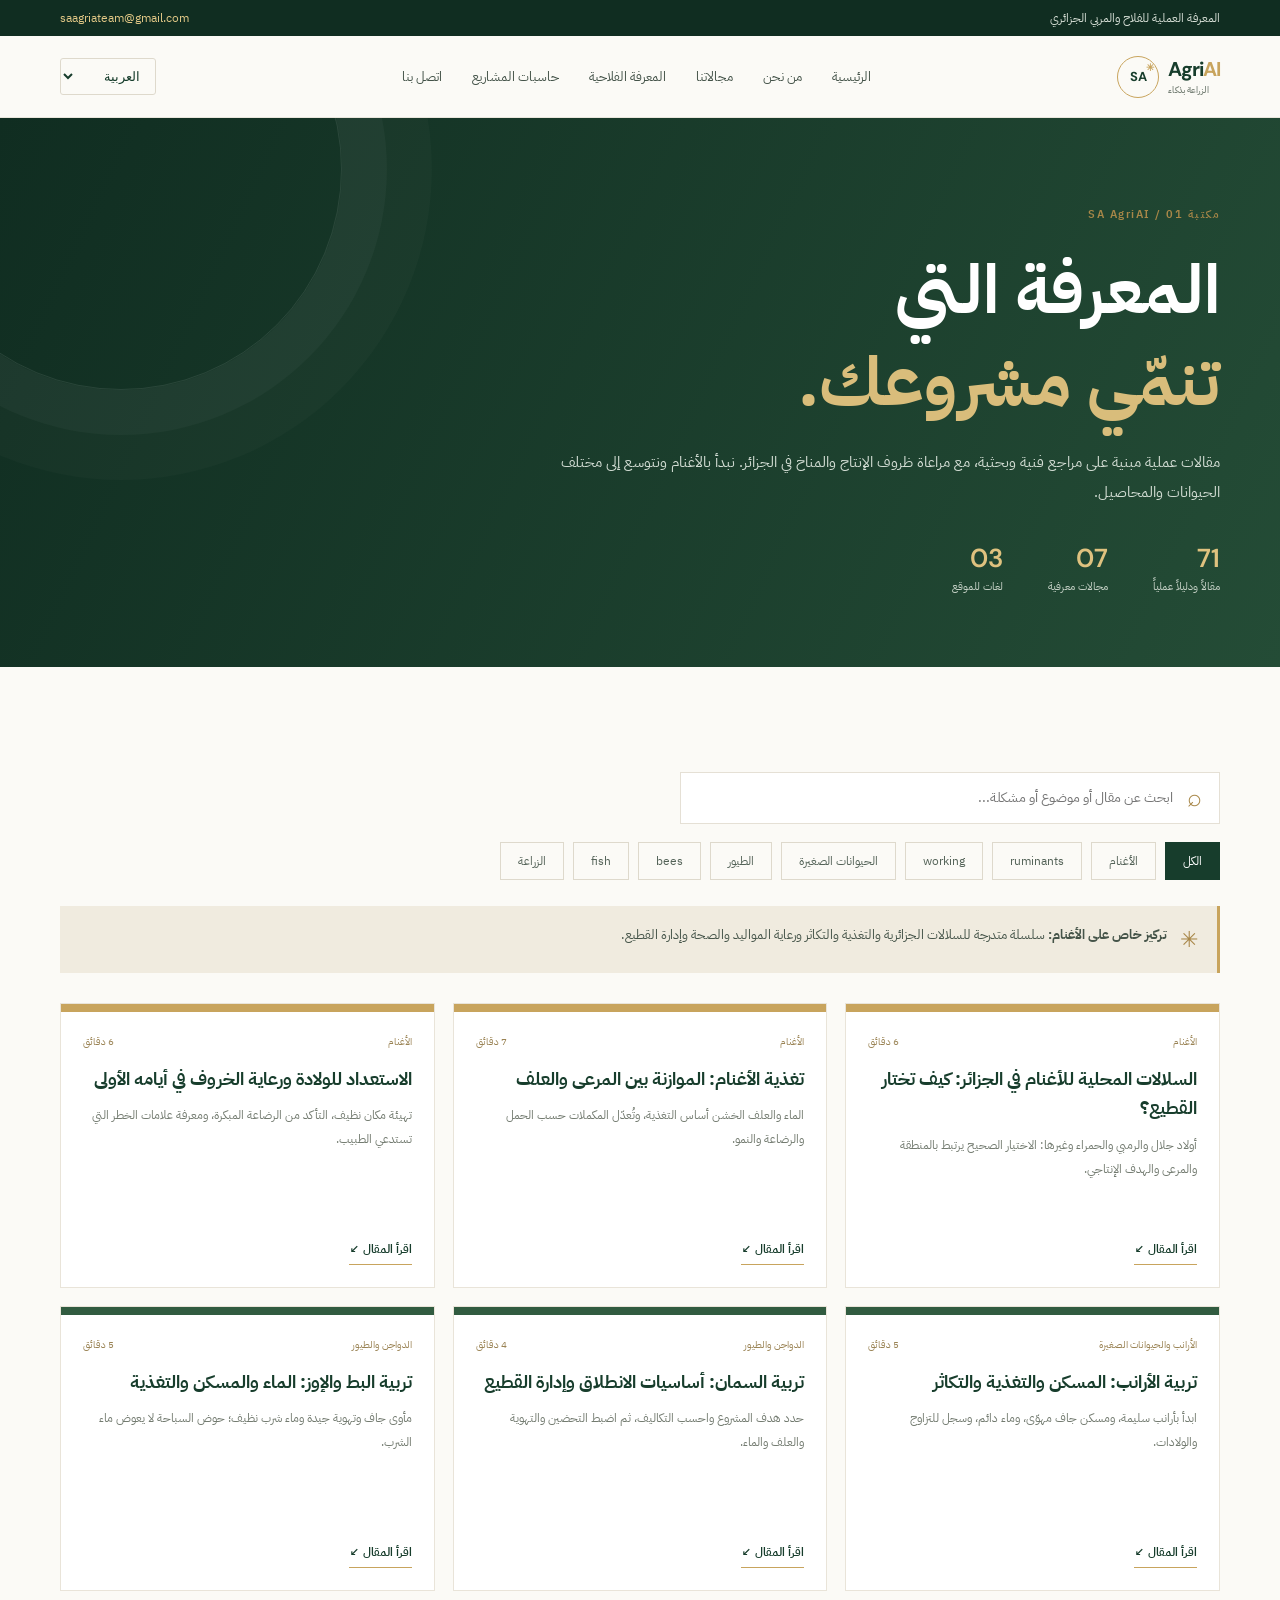
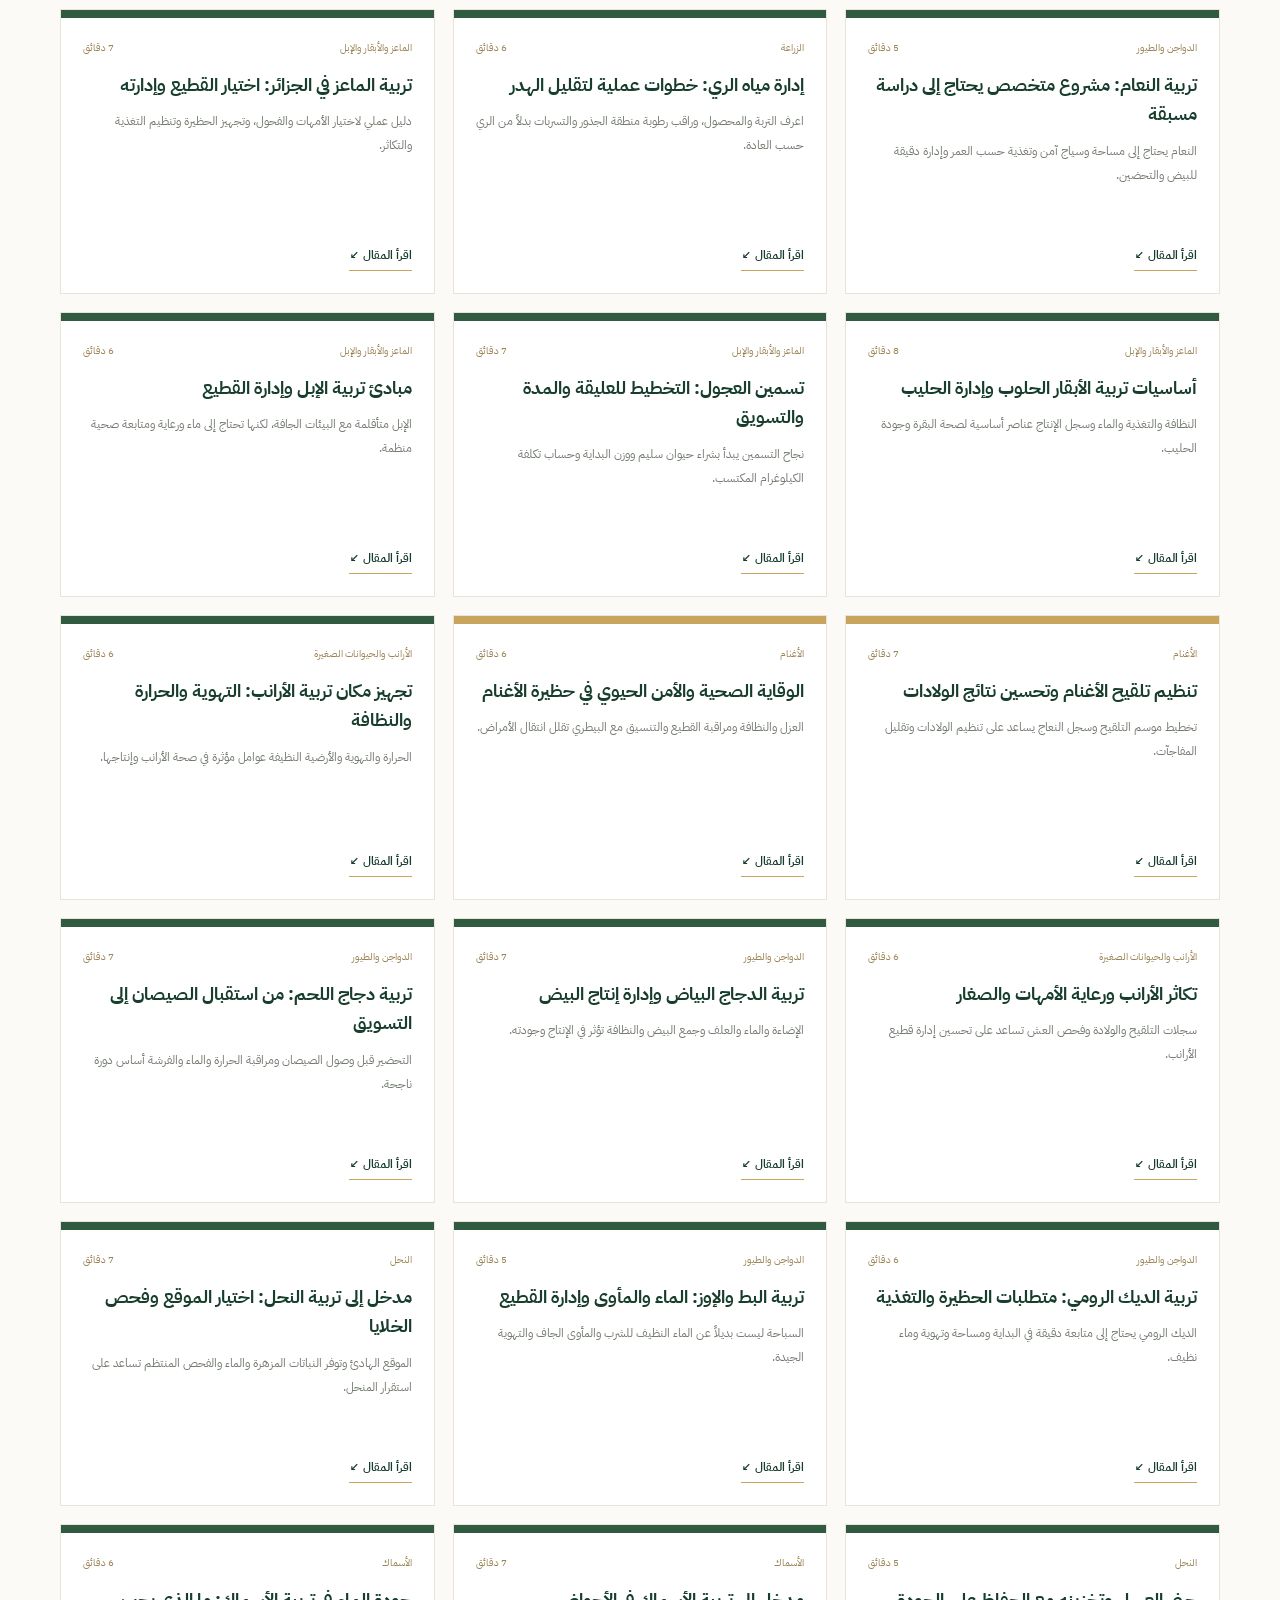
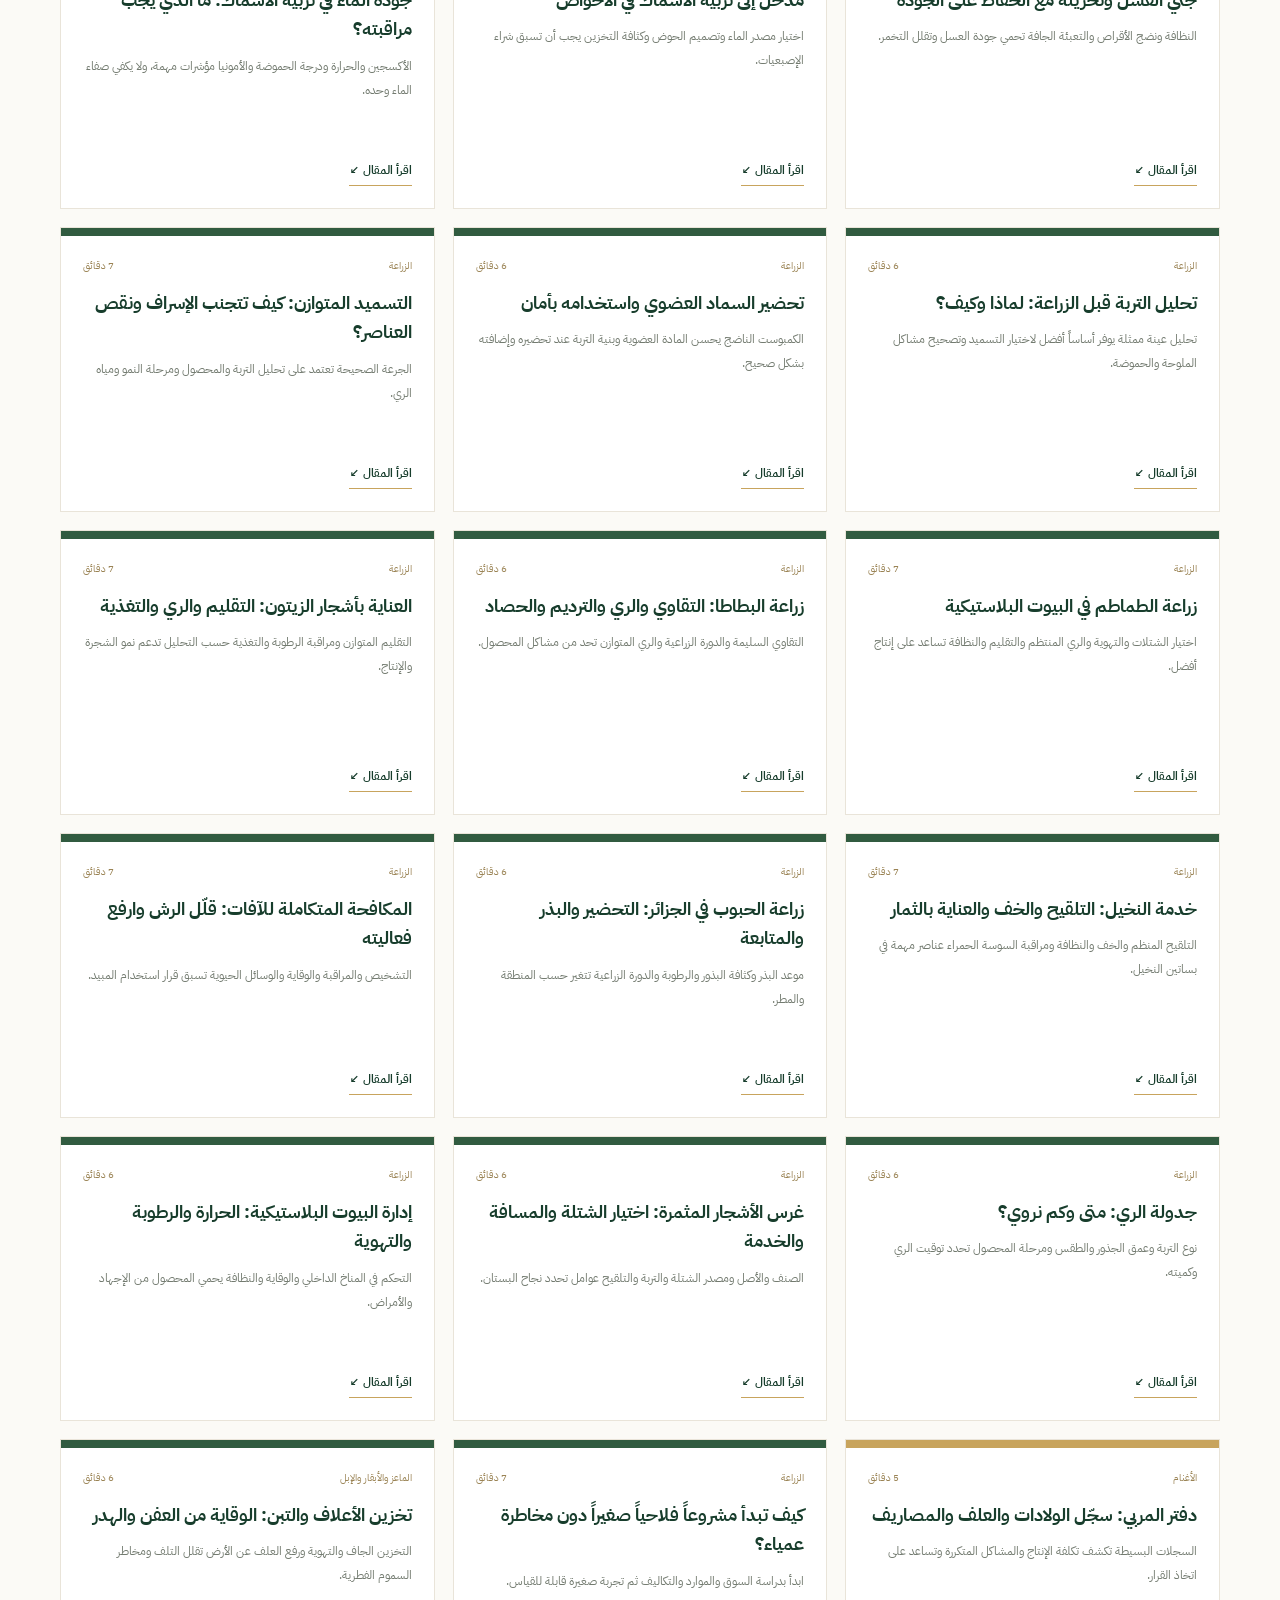
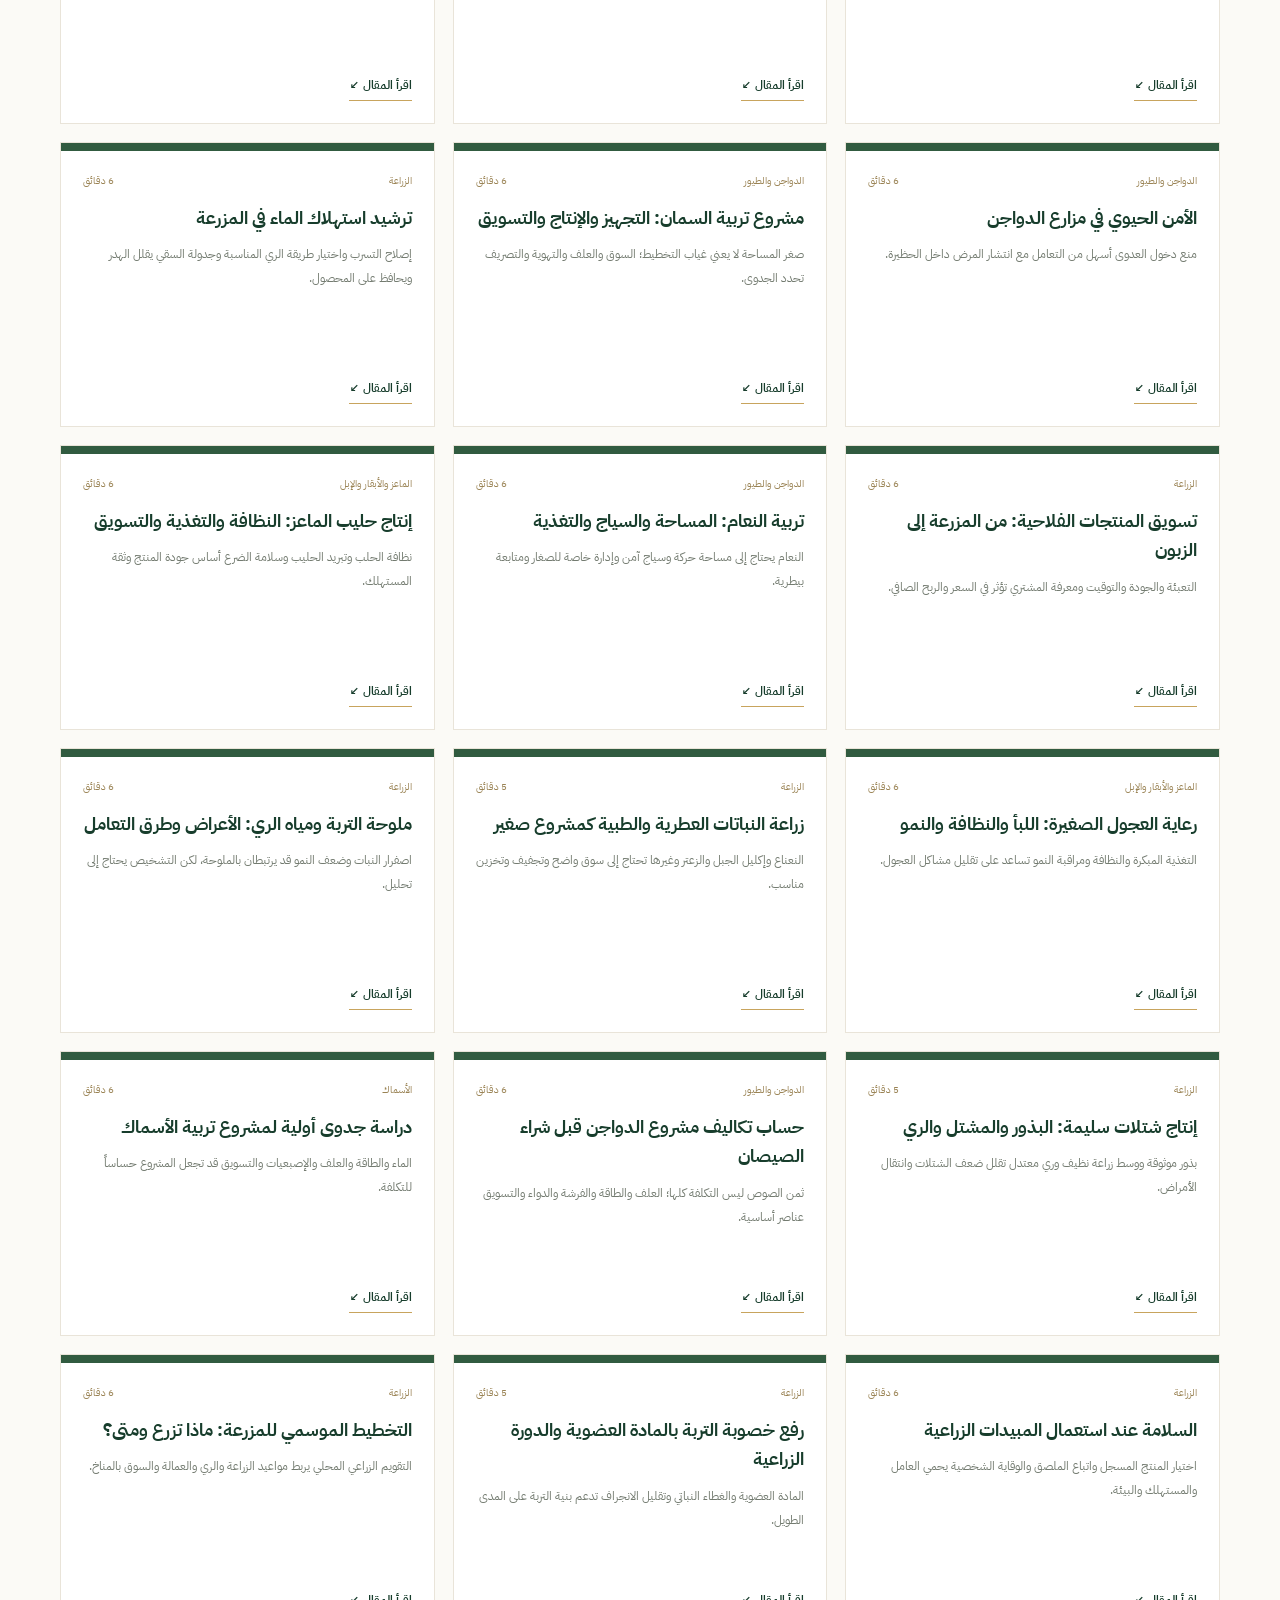
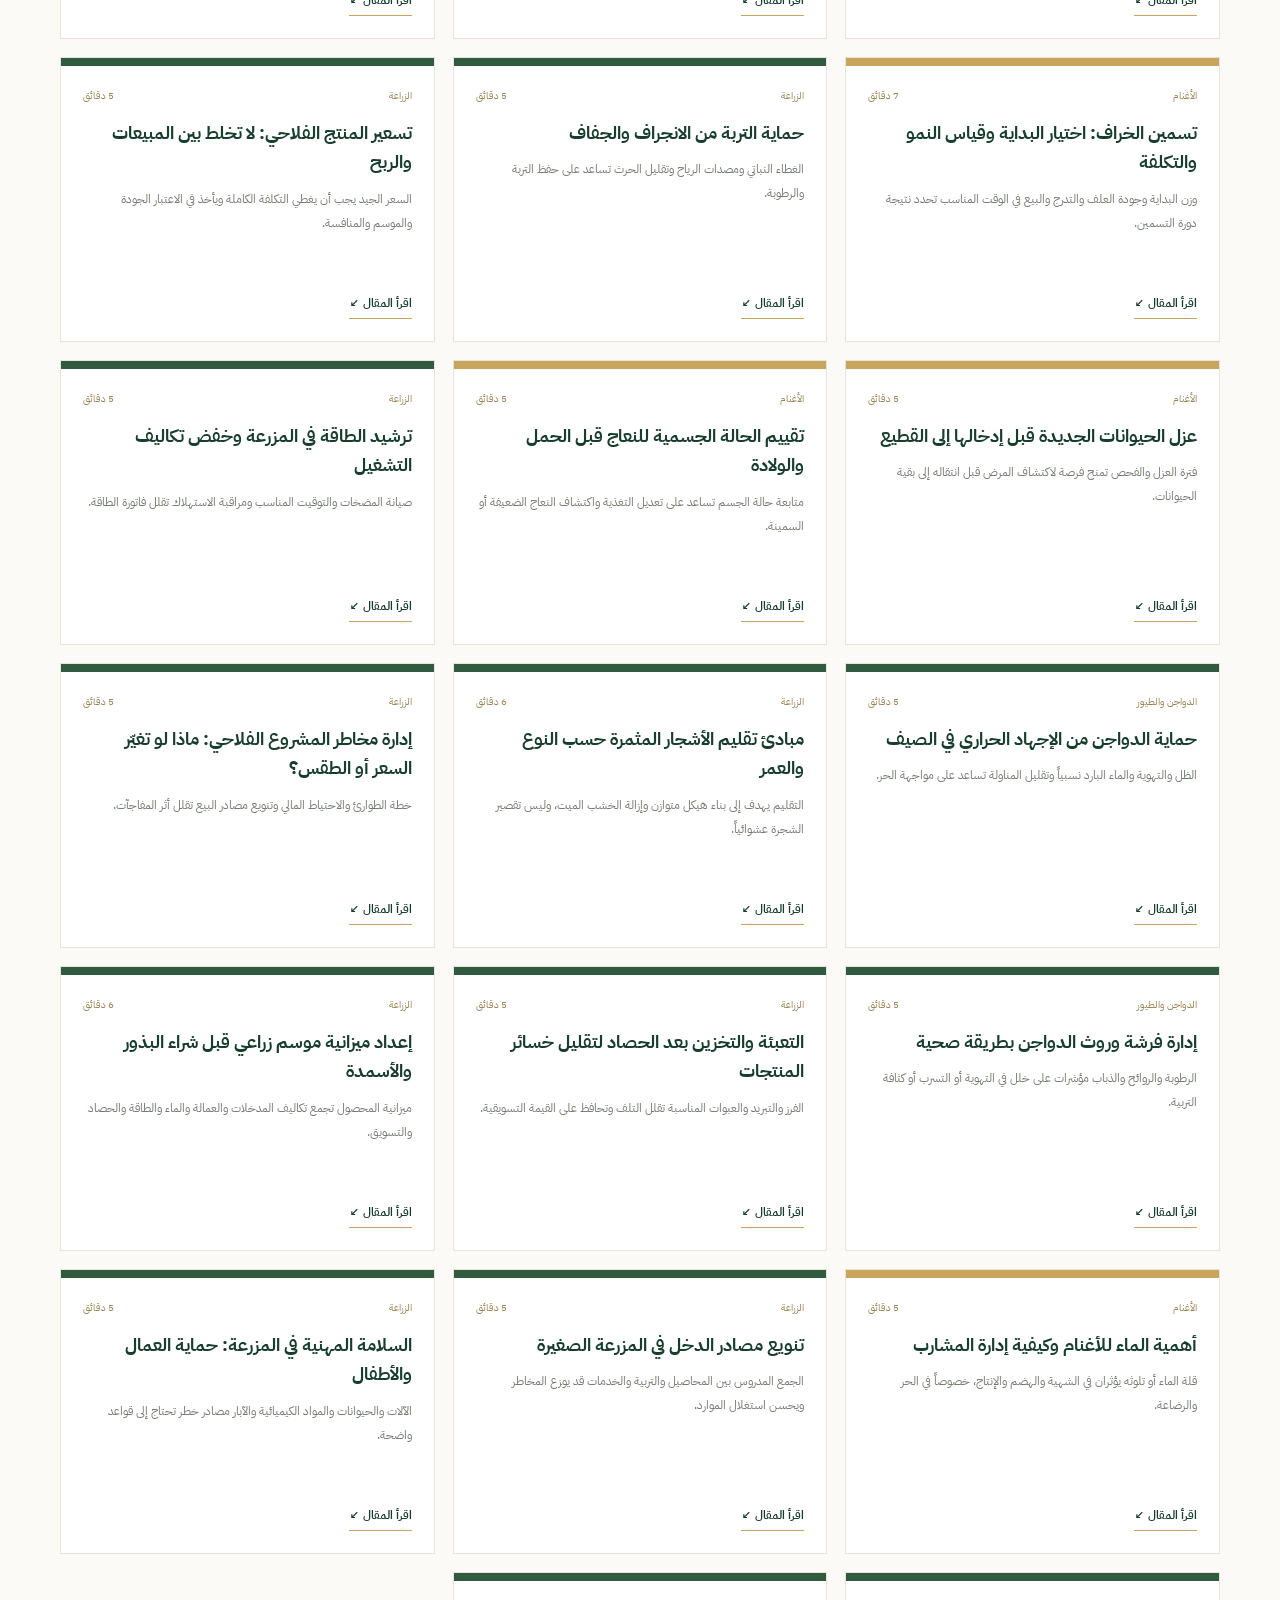
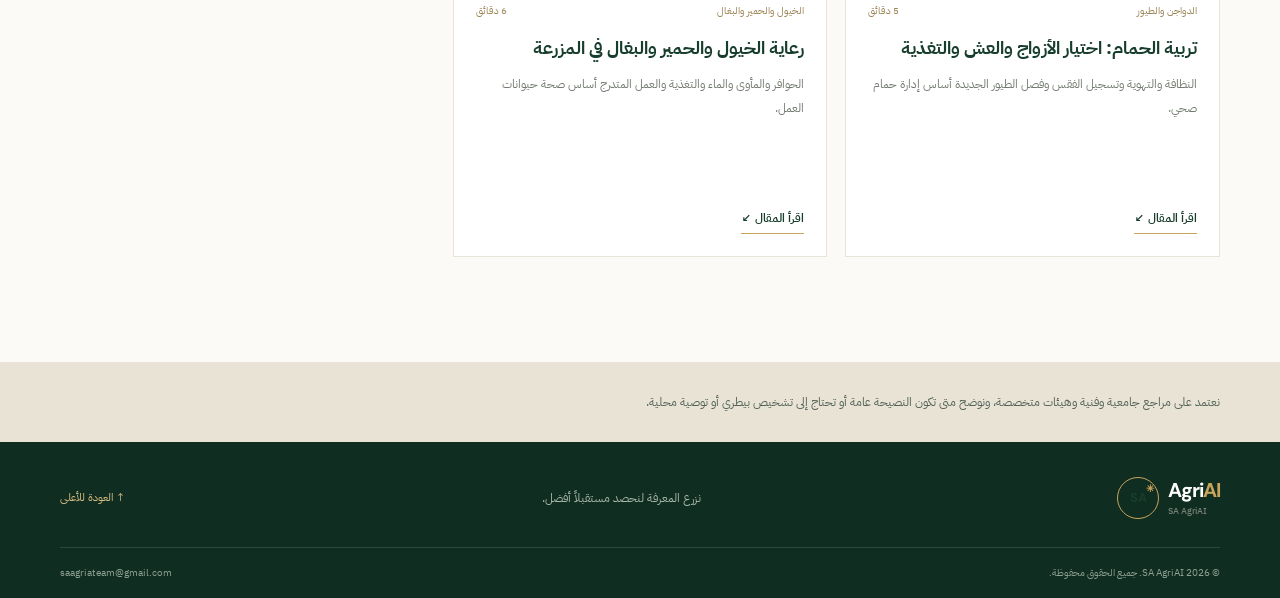
==== commit 6ffa3ccb: "Add working animals topic filter" ====
--- a/knowledge.html
+++ b/knowledge.html
@@ -3,7 +3,7 @@
 <body><div class="topline"><div class="container topline-inner"><span data-k="top">المعرفة العملية للفلاح والمربي الجزائري</span><span class="top-contact"><a href="mailto:saagriateam@gmail.com">saagriateam@gmail.com</a></span></div></div>
 <header class="site-header"><div class="container nav-wrap"><a class="brand" href="index.html"><span class="brand-mark">SA<span>✳</span></span><span class="brand-name">Agri<span>AI</span><small data-k="brand">الزراعة بذكاء</small></span></a><button class="menu-toggle" id="menuToggle" aria-label="Open menu" aria-expanded="false"><span></span><span></span><span></span></button><nav class="main-nav" id="mainNav"><a href="index.html#home" data-k="home">الرئيسية</a><a href="index.html#about" data-k="about">من نحن</a><a href="index.html#services" data-k="services">مجالاتنا</a><a class="active" href="knowledge.html" data-k="knowledge">المعرفة الفلاحية</a><a href="tools.html" data-k="tools">حاسبات المشاريع</a><a href="index.html#contact" data-k="contact">اتصل بنا</a></nav><label class="language-select"><span class="sr-only">Language</span><select id="languageSelect" aria-label="Choose language"><option value="ar">العربية</option><option value="fr">Français</option><option value="en">English</option></select></label></div></header>
 <main><section class="library-hero"><div class="container"><p class="section-kicker" data-k="eyebrow">مكتبة SA AgriAI / 01</p><h1 data-k="title">المعرفة التي<br><em>تنمّي مشروعك.</em></h1><p class="library-lead" data-k="lead">مقالات عملية مبنية على مراجع فنية وبحثية، مع مراعاة ظروف الإنتاج والمناخ في الجزائر. نبدأ بالأغنام ونتوسع إلى مختلف الحيوانات والمحاصيل.</p><div class="library-stats"><span><strong>08</strong><small data-k="statArticles">مقالات افتتاحية</small></span><span><strong>04</strong><small data-k="statAreas">مجالات معرفية</small></span><span><strong>03</strong><small data-k="statLang">لغات للموقع</small></span></div></div></section>
-<section class="library section-pad"><div class="container"><div class="library-tools"><div class="search-box"><span>⌕</span><input id="articleSearch" type="search" placeholder="ابحث عن مقال أو موضوع..." aria-label="Search articles"></div><div class="filter-row"><button class="filter-chip selected" data-filter="all" data-k="all">الكل</button><button class="filter-chip" data-filter="sheep" data-k="sheep">الأغنام</button><button class="filter-chip" data-filter="ruminants" data-k="ruminants">الماعز والأبقار والإبل</button><button class="filter-chip" data-filter="small" data-k="small">الأرانب والحيوانات الصغيرة</button><button class="filter-chip" data-filter="birds" data-k="birds">الدواجن والطيور</button><button class="filter-chip" data-filter="bees" data-k="bees">النحل</button><button class="filter-chip" data-filter="fish" data-k="fish">الأسماك</button><button class="filter-chip" data-filter="crops" data-k="crops">الزراعة</button></div></div><div class="featured-note"><span>✳</span><p data-k="note"><strong>تركيز خاص على الأغنام:</strong> سلسلة متدرجة للسلالات الجزائرية والتغذية والتكاثر ورعاية المواليد والصحة وإدارة القطيع.</p></div><div class="article-grid" id="articleGrid" aria-live="polite"></div><p class="no-results" id="noResults" hidden data-k="empty">لم نعثر على مقالات تطابق بحثك.</p></div></section><section class="source-note"><div class="container"><p data-k="sourceNote">نعتمد على مراجع جامعية وفنية وهيئات متخصصة، ونوضح متى تكون النصيحة عامة أو تحتاج إلى تشخيص بيطري أو توصية محلية.</p></div></section></main>
+<section class="library section-pad"><div class="container"><div class="library-tools"><div class="search-box"><span>⌕</span><input id="articleSearch" type="search" placeholder="ابحث عن مقال أو موضوع..." aria-label="Search articles"></div><div class="filter-row"><button class="filter-chip selected" data-filter="all" data-k="all">الكل</button><button class="filter-chip" data-filter="sheep" data-k="sheep">الأغنام</button><button class="filter-chip" data-filter="ruminants" data-k="ruminants">الماعز والأبقار والإبل</button><button class="filter-chip" data-filter="working" data-k="working">الخيول والحمير والبغال</button><button class="filter-chip" data-filter="small" data-k="small">الأرانب والحيوانات الصغيرة</button><button class="filter-chip" data-filter="birds" data-k="birds">الدواجن والطيور</button><button class="filter-chip" data-filter="bees" data-k="bees">النحل</button><button class="filter-chip" data-filter="fish" data-k="fish">الأسماك</button><button class="filter-chip" data-filter="crops" data-k="crops">الزراعة</button></div></div><div class="featured-note"><span>✳</span><p data-k="note"><strong>تركيز خاص على الأغنام:</strong> سلسلة متدرجة للسلالات الجزائرية والتغذية والتكاثر ورعاية المواليد والصحة وإدارة القطيع.</p></div><div class="article-grid" id="articleGrid" aria-live="polite"></div><p class="no-results" id="noResults" hidden data-k="empty">لم نعثر على مقالات تطابق بحثك.</p></div></section><section class="source-note"><div class="container"><p data-k="sourceNote">نعتمد على مراجع جامعية وفنية وهيئات متخصصة، ونوضح متى تكون النصيحة عامة أو تحتاج إلى تشخيص بيطري أو توصية محلية.</p></div></section></main>
 <footer class="site-footer"><div class="container footer-top"><a class="brand footer-brand" href="index.html"><span class="brand-mark">SA<span>✳</span></span><span class="brand-name">Agri<span>AI</span><small>SA AgriAI</small></span></a><p data-k="footer">نزرع المعرفة لنحصد مستقبلاً أفضل.</p><a class="back-top" href="#">↑ <span data-k="back">العودة للأعلى</span></a></div><div class="container footer-bottom"><span>© <span id="year"></span> SA AgriAI. <span data-k="rights">جميع الحقوق محفوظة.</span></span><span>saagriateam@gmail.com</span></div></footer>
 <dialog class="article-dialog" id="articleDialog"><div class="dialog-head"><span class="dialog-category" id="dialogCategory"></span><button class="dialog-close" id="dialogClose" aria-label="Close">×</button></div><h2 id="dialogTitle"></h2><p class="dialog-summary" id="dialogSummary"></p><div class="dialog-body" id="dialogBody"></div><div class="dialog-sources"><strong data-k="sources">مراجع للقراءة</strong><div id="dialogSources"></div></div><p class="medical-note" data-k="disclaimer">هذه معلومات تثقيفية عامة وليست تشخيصاً أو وصفة علاجية. استشر طبيباً بيطرياً عند المرض أو النفوق أو تعسر الولادة.</p></dialog>
 <script src="app.js"></script><script src="knowledge.js"></script></body></html>
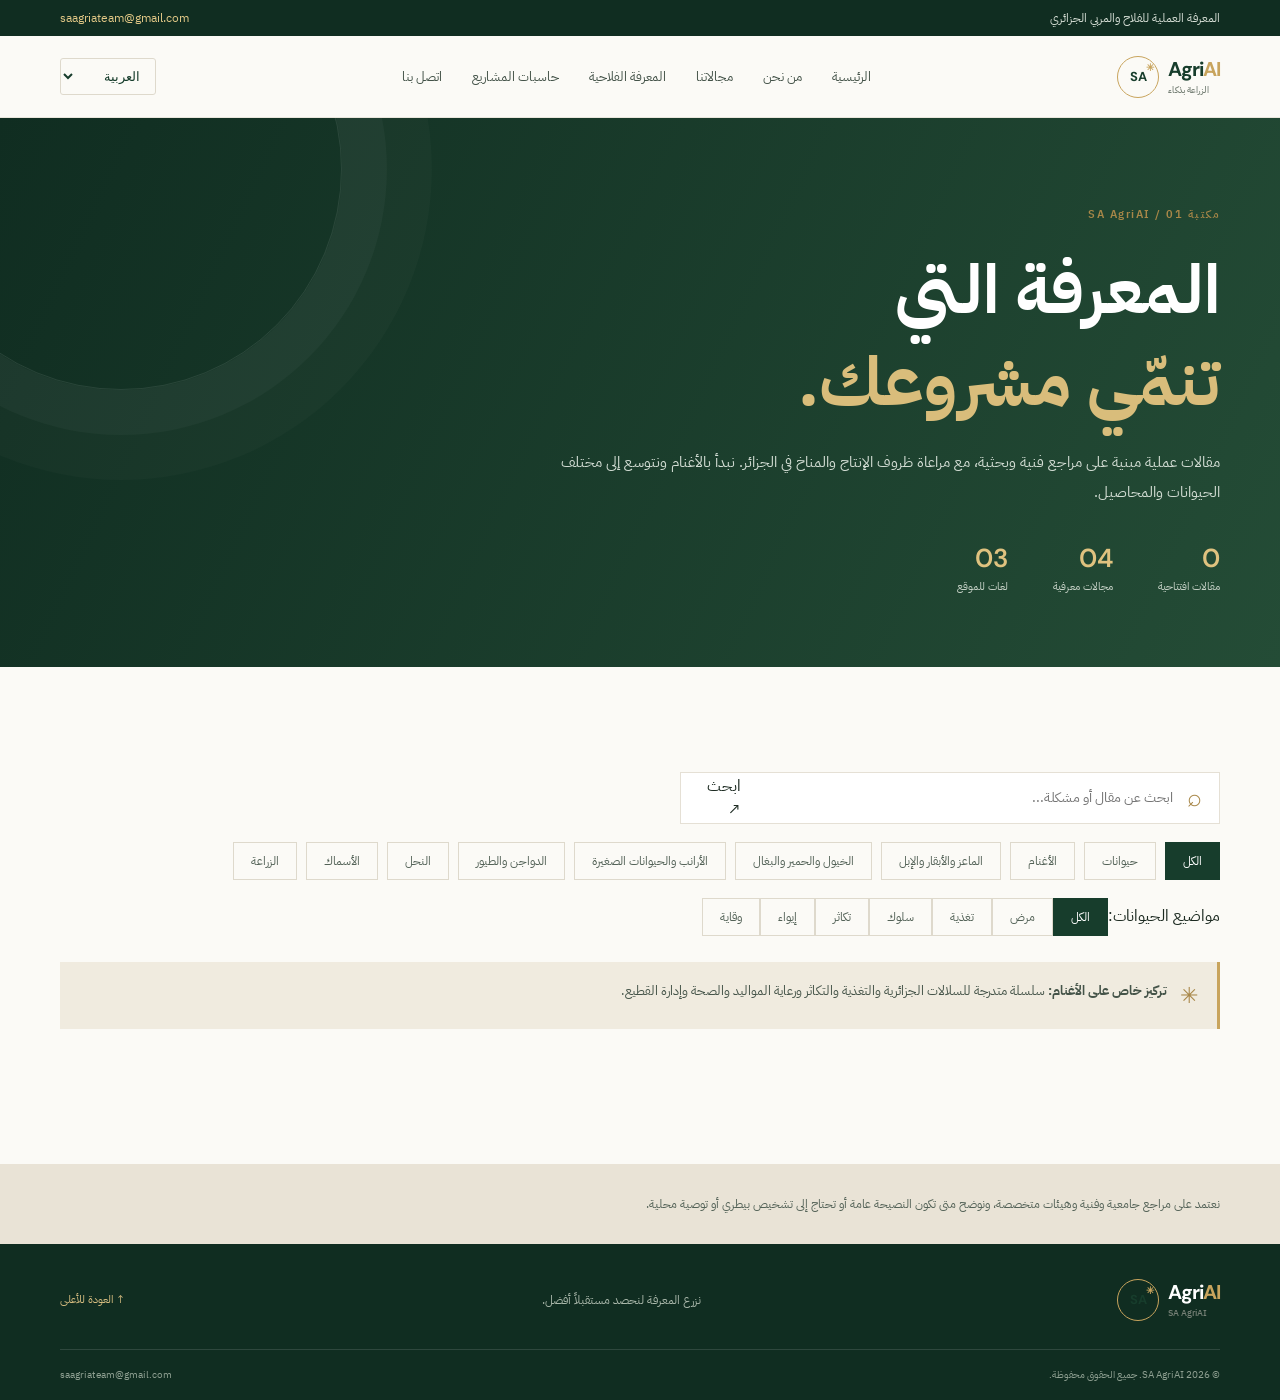
==== commit 1ff0b5bc: "Add animal categories and health topic filters" ====
--- a/knowledge.html
+++ b/knowledge.html
@@ -2,8 +2,8 @@
 <html lang="ar" dir="rtl"><head><meta charset="UTF-8"><meta name="viewport" content="width=device-width, initial-scale=1"><meta name="theme-color" content="#173d2c"><meta name="description" content="مقالات وإرشادات عملية في تربية الأغنام والحيوانات والزراعة في الجزائر من SA AgriAI."><title>المعرفة الفلاحية | SA AgriAI</title><link rel="preconnect" href="https://fonts.googleapis.com"><link rel="preconnect" href="https://fonts.gstatic.com" crossorigin><link href="https://fonts.googleapis.com/css2?family=DM+Sans:wght@400;500;600;700&family=IBM+Plex+Sans+Arabic:wght@400;500;600;700&display=swap" rel="stylesheet"><link rel="stylesheet" href="styles.css"><link rel="stylesheet" href="knowledge.css"></head>
 <body><div class="topline"><div class="container topline-inner"><span data-k="top">المعرفة العملية للفلاح والمربي الجزائري</span><span class="top-contact"><a href="mailto:saagriateam@gmail.com">saagriateam@gmail.com</a></span></div></div>
 <header class="site-header"><div class="container nav-wrap"><a class="brand" href="index.html"><span class="brand-mark">SA<span>✳</span></span><span class="brand-name">Agri<span>AI</span><small data-k="brand">الزراعة بذكاء</small></span></a><button class="menu-toggle" id="menuToggle" aria-label="Open menu" aria-expanded="false"><span></span><span></span><span></span></button><nav class="main-nav" id="mainNav"><a href="index.html#home" data-k="home">الرئيسية</a><a href="index.html#about" data-k="about">من نحن</a><a href="index.html#services" data-k="services">مجالاتنا</a><a class="active" href="knowledge.html" data-k="knowledge">المعرفة الفلاحية</a><a href="tools.html" data-k="tools">حاسبات المشاريع</a><a href="index.html#contact" data-k="contact">اتصل بنا</a></nav><label class="language-select"><span class="sr-only">Language</span><select id="languageSelect" aria-label="Choose language"><option value="ar">العربية</option><option value="fr">Français</option><option value="en">English</option></select></label></div></header>
-<main><section class="library-hero"><div class="container"><p class="section-kicker" data-k="eyebrow">مكتبة SA AgriAI / 01</p><h1 data-k="title">المعرفة التي<br><em>تنمّي مشروعك.</em></h1><p class="library-lead" data-k="lead">مقالات عملية مبنية على مراجع فنية وبحثية، مع مراعاة ظروف الإنتاج والمناخ في الجزائر. نبدأ بالأغنام ونتوسع إلى مختلف الحيوانات والمحاصيل.</p><div class="library-stats"><span><strong>08</strong><small data-k="statArticles">مقالات افتتاحية</small></span><span><strong>04</strong><small data-k="statAreas">مجالات معرفية</small></span><span><strong>03</strong><small data-k="statLang">لغات للموقع</small></span></div></div></section>
-<section class="library section-pad"><div class="container"><div class="library-tools"><div class="search-box"><span>⌕</span><input id="articleSearch" type="search" placeholder="ابحث عن مقال أو موضوع..." aria-label="Search articles"></div><div class="filter-row"><button class="filter-chip selected" data-filter="all" data-k="all">الكل</button><button class="filter-chip" data-filter="sheep" data-k="sheep">الأغنام</button><button class="filter-chip" data-filter="ruminants" data-k="ruminants">الماعز والأبقار والإبل</button><button class="filter-chip" data-filter="working" data-k="working">الخيول والحمير والبغال</button><button class="filter-chip" data-filter="small" data-k="small">الأرانب والحيوانات الصغيرة</button><button class="filter-chip" data-filter="birds" data-k="birds">الدواجن والطيور</button><button class="filter-chip" data-filter="bees" data-k="bees">النحل</button><button class="filter-chip" data-filter="fish" data-k="fish">الأسماك</button><button class="filter-chip" data-filter="crops" data-k="crops">الزراعة</button></div></div><div class="featured-note"><span>✳</span><p data-k="note"><strong>تركيز خاص على الأغنام:</strong> سلسلة متدرجة للسلالات الجزائرية والتغذية والتكاثر ورعاية المواليد والصحة وإدارة القطيع.</p></div><div class="article-grid" id="articleGrid" aria-live="polite"></div><p class="no-results" id="noResults" hidden data-k="empty">لم نعثر على مقالات تطابق بحثك.</p></div></section><section class="source-note"><div class="container"><p data-k="sourceNote">نعتمد على مراجع جامعية وفنية وهيئات متخصصة، ونوضح متى تكون النصيحة عامة أو تحتاج إلى تشخيص بيطري أو توصية محلية.</p></div></section></main>
+<main><section class="library-hero"><div class="container"><p class="section-kicker" data-k="eyebrow">مكتبة SA AgriAI / 01</p><h1 data-k="title">المعرفة التي<br><em>تنمّي مشروعك.</em></h1><p class="library-lead" data-k="lead">مقالات عملية مبنية على مراجع فنية وبحثية، مع مراعاة ظروف الإنتاج والمناخ في الجزائر. نبدأ بالأغنام ونتوسع إلى مختلف الحيوانات والمحاصيل.</p><div class="library-stats"><span><strong>0</strong><small data-k="statArticles">مقالات افتتاحية</small></span><span><strong>04</strong><small data-k="statAreas">مجالات معرفية</small></span><span><strong>03</strong><small data-k="statLang">لغات للموقع</small></span></div></div></section>
+<section class="library section-pad"><div class="container"><div class="library-tools"><div class="search-box"><span>⌕</span><input id="articleSearch" type="search" placeholder="ابحث عن مقال أو مشكلة..." aria-label="Search articles"><a class="search-submit" href="results.html" onclick="const q=document.getElementById(\'articleSearch\').value;this.href=\'results.html?q=\'+encodeURIComponent(q)">ابحث ↗</a></div><div class="filter-row"><button class="filter-chip selected" data-filter="all" data-k="all">الكل</button><button class="filter-chip" data-filter="animals">حيوانات</button><button class="filter-chip" data-filter="sheep" data-k="sheep">الأغنام</button><button class="filter-chip" data-filter="ruminants" data-k="ruminants">الماعز والأبقار والإبل</button><button class="filter-chip" data-filter="working" data-k="working">الخيول والحمير والبغال</button><button class="filter-chip" data-filter="small" data-k="small">الأرانب والحيوانات الصغيرة</button><button class="filter-chip" data-filter="birds" data-k="birds">الدواجن والطيور</button><button class="filter-chip" data-filter="bees" data-k="bees">النحل</button><button class="filter-chip" data-filter="fish" data-k="fish">الأسماك</button><button class="filter-chip" data-filter="crops" data-k="crops">الزراعة</button></div><div class="topic-row" aria-label="Animal knowledge topics"><span class="topic-label">مواضيع الحيوانات:</span><button class="filter-chip selected" data-topic="all">الكل</button><button class="filter-chip" data-topic="disease">مرض</button><button class="filter-chip" data-topic="feeding">تغذية</button><button class="filter-chip" data-topic="behavior">سلوك</button><button class="filter-chip" data-topic="reproduction">تكاثر</button><button class="filter-chip" data-topic="housing">إيواء</button><button class="filter-chip" data-topic="prevention">وقاية</button></div></div><div class="featured-note"><span>✳</span><p data-k="note"><strong>تركيز خاص على الأغنام:</strong> سلسلة متدرجة للسلالات الجزائرية والتغذية والتكاثر ورعاية المواليد والصحة وإدارة القطيع.</p></div><div class="article-grid" id="articleGrid" aria-live="polite"></div><p class="no-results" id="noResults" hidden data-k="empty">لم نعثر على مقالات تطابق بحثك.</p></div></section><section class="source-note"><div class="container"><p data-k="sourceNote">نعتمد على مراجع جامعية وفنية وهيئات متخصصة، ونوضح متى تكون النصيحة عامة أو تحتاج إلى تشخيص بيطري أو توصية محلية.</p></div></section></main>
 <footer class="site-footer"><div class="container footer-top"><a class="brand footer-brand" href="index.html"><span class="brand-mark">SA<span>✳</span></span><span class="brand-name">Agri<span>AI</span><small>SA AgriAI</small></span></a><p data-k="footer">نزرع المعرفة لنحصد مستقبلاً أفضل.</p><a class="back-top" href="#">↑ <span data-k="back">العودة للأعلى</span></a></div><div class="container footer-bottom"><span>© <span id="year"></span> SA AgriAI. <span data-k="rights">جميع الحقوق محفوظة.</span></span><span>saagriateam@gmail.com</span></div></footer>
 <dialog class="article-dialog" id="articleDialog"><div class="dialog-head"><span class="dialog-category" id="dialogCategory"></span><button class="dialog-close" id="dialogClose" aria-label="Close">×</button></div><h2 id="dialogTitle"></h2><p class="dialog-summary" id="dialogSummary"></p><div class="dialog-body" id="dialogBody"></div><div class="dialog-sources"><strong data-k="sources">مراجع للقراءة</strong><div id="dialogSources"></div></div><p class="medical-note" data-k="disclaimer">هذه معلومات تثقيفية عامة وليست تشخيصاً أو وصفة علاجية. استشر طبيباً بيطرياً عند المرض أو النفوق أو تعسر الولادة.</p></dialog>
 <script src="app.js"></script><script src="knowledge.js"></script></body></html>
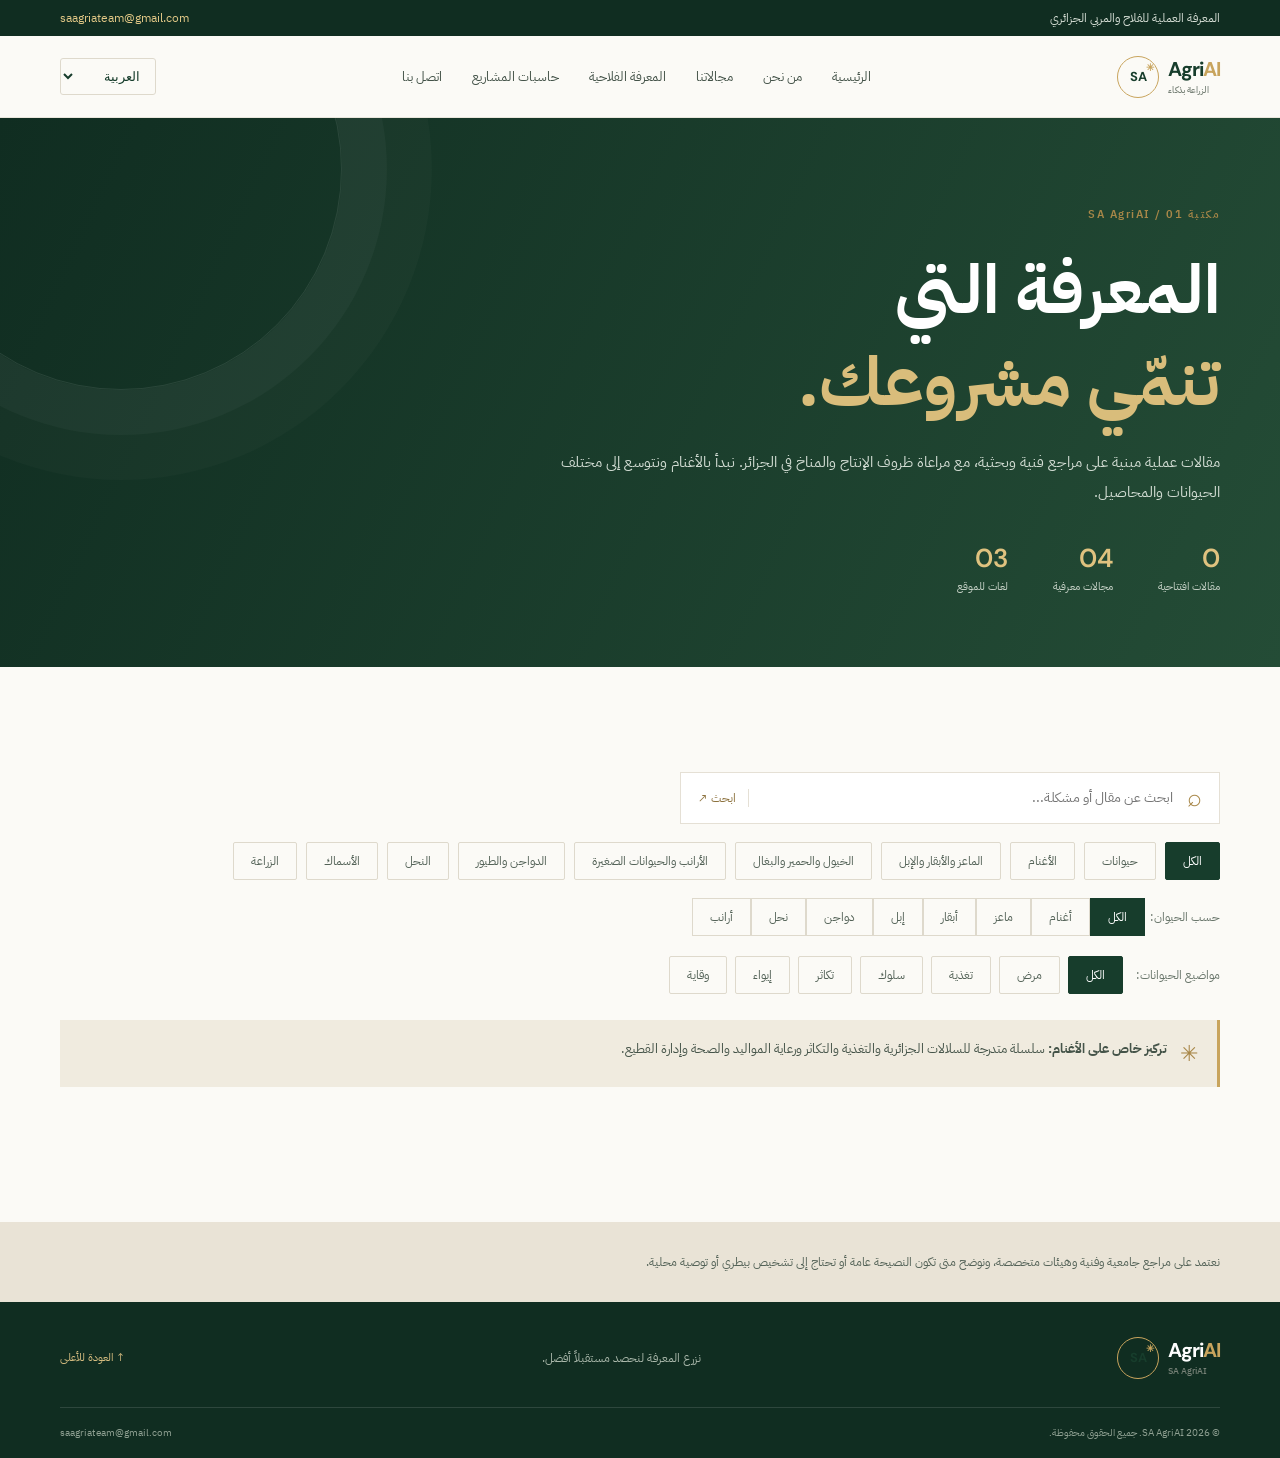
==== commit 98eead42: "Add individual livestock animal categories" ====
--- a/knowledge.html
+++ b/knowledge.html
@@ -3,7 +3,7 @@
 <body><div class="topline"><div class="container topline-inner"><span data-k="top">المعرفة العملية للفلاح والمربي الجزائري</span><span class="top-contact"><a href="mailto:saagriateam@gmail.com">saagriateam@gmail.com</a></span></div></div>
 <header class="site-header"><div class="container nav-wrap"><a class="brand" href="index.html"><span class="brand-mark">SA<span>✳</span></span><span class="brand-name">Agri<span>AI</span><small data-k="brand">الزراعة بذكاء</small></span></a><button class="menu-toggle" id="menuToggle" aria-label="Open menu" aria-expanded="false"><span></span><span></span><span></span></button><nav class="main-nav" id="mainNav"><a href="index.html#home" data-k="home">الرئيسية</a><a href="index.html#about" data-k="about">من نحن</a><a href="index.html#services" data-k="services">مجالاتنا</a><a class="active" href="knowledge.html" data-k="knowledge">المعرفة الفلاحية</a><a href="tools.html" data-k="tools">حاسبات المشاريع</a><a href="index.html#contact" data-k="contact">اتصل بنا</a></nav><label class="language-select"><span class="sr-only">Language</span><select id="languageSelect" aria-label="Choose language"><option value="ar">العربية</option><option value="fr">Français</option><option value="en">English</option></select></label></div></header>
 <main><section class="library-hero"><div class="container"><p class="section-kicker" data-k="eyebrow">مكتبة SA AgriAI / 01</p><h1 data-k="title">المعرفة التي<br><em>تنمّي مشروعك.</em></h1><p class="library-lead" data-k="lead">مقالات عملية مبنية على مراجع فنية وبحثية، مع مراعاة ظروف الإنتاج والمناخ في الجزائر. نبدأ بالأغنام ونتوسع إلى مختلف الحيوانات والمحاصيل.</p><div class="library-stats"><span><strong>0</strong><small data-k="statArticles">مقالات افتتاحية</small></span><span><strong>04</strong><small data-k="statAreas">مجالات معرفية</small></span><span><strong>03</strong><small data-k="statLang">لغات للموقع</small></span></div></div></section>
-<section class="library section-pad"><div class="container"><div class="library-tools"><div class="search-box"><span>⌕</span><input id="articleSearch" type="search" placeholder="ابحث عن مقال أو مشكلة..." aria-label="Search articles"><a class="search-submit" href="results.html" onclick="const q=document.getElementById(\'articleSearch\').value;this.href=\'results.html?q=\'+encodeURIComponent(q)">ابحث ↗</a></div><div class="filter-row"><button class="filter-chip selected" data-filter="all" data-k="all">الكل</button><button class="filter-chip" data-filter="animals">حيوانات</button><button class="filter-chip" data-filter="sheep" data-k="sheep">الأغنام</button><button class="filter-chip" data-filter="ruminants" data-k="ruminants">الماعز والأبقار والإبل</button><button class="filter-chip" data-filter="working" data-k="working">الخيول والحمير والبغال</button><button class="filter-chip" data-filter="small" data-k="small">الأرانب والحيوانات الصغيرة</button><button class="filter-chip" data-filter="birds" data-k="birds">الدواجن والطيور</button><button class="filter-chip" data-filter="bees" data-k="bees">النحل</button><button class="filter-chip" data-filter="fish" data-k="fish">الأسماك</button><button class="filter-chip" data-filter="crops" data-k="crops">الزراعة</button></div><div class="topic-row" aria-label="Animal knowledge topics"><span class="topic-label">مواضيع الحيوانات:</span><button class="filter-chip selected" data-topic="all">الكل</button><button class="filter-chip" data-topic="disease">مرض</button><button class="filter-chip" data-topic="feeding">تغذية</button><button class="filter-chip" data-topic="behavior">سلوك</button><button class="filter-chip" data-topic="reproduction">تكاثر</button><button class="filter-chip" data-topic="housing">إيواء</button><button class="filter-chip" data-topic="prevention">وقاية</button></div></div><div class="featured-note"><span>✳</span><p data-k="note"><strong>تركيز خاص على الأغنام:</strong> سلسلة متدرجة للسلالات الجزائرية والتغذية والتكاثر ورعاية المواليد والصحة وإدارة القطيع.</p></div><div class="article-grid" id="articleGrid" aria-live="polite"></div><p class="no-results" id="noResults" hidden data-k="empty">لم نعثر على مقالات تطابق بحثك.</p></div></section><section class="source-note"><div class="container"><p data-k="sourceNote">نعتمد على مراجع جامعية وفنية وهيئات متخصصة، ونوضح متى تكون النصيحة عامة أو تحتاج إلى تشخيص بيطري أو توصية محلية.</p></div></section></main>
+<section class="library section-pad"><div class="container"><div class="library-tools"><div class="search-box"><span>⌕</span><input id="articleSearch" type="search" placeholder="ابحث عن مقال أو مشكلة..." aria-label="Search articles"><a class="search-submit" href="results.html" onclick="const q=document.getElementById(\'articleSearch\').value;this.href=\'results.html?q=\'+encodeURIComponent(q)">ابحث ↗</a></div><div class="filter-row"><button class="filter-chip selected" data-filter="all" data-k="all">الكل</button><button class="filter-chip" data-filter="animals">حيوانات</button><button class="filter-chip" data-filter="sheep" data-k="sheep">الأغنام</button><button class="filter-chip" data-filter="ruminants" data-k="ruminants">الماعز والأبقار والإبل</button><button class="filter-chip" data-filter="working" data-k="working">الخيول والحمير والبغال</button><button class="filter-chip" data-filter="small" data-k="small">الأرانب والحيوانات الصغيرة</button><button class="filter-chip" data-filter="birds" data-k="birds">الدواجن والطيور</button><button class="filter-chip" data-filter="bees" data-k="bees">النحل</button><button class="filter-chip" data-filter="fish" data-k="fish">الأسماك</button><button class="filter-chip" data-filter="crops" data-k="crops">الزراعة</button></div><div class="animal-types" aria-label="Animal types"><span class="topic-label" data-animal-label="heading">حسب الحيوان:</span><button class="filter-chip selected" data-animal="all">الكل</button><button class="filter-chip" data-animal="sheep">أغنام</button><button class="filter-chip" data-animal="goats">ماعز</button><button class="filter-chip" data-animal="cattle">أبقار</button><button class="filter-chip" data-animal="camels">إبل</button><button class="filter-chip" data-animal="poultry">دواجن</button><button class="filter-chip" data-animal="bees">نحل</button><button class="filter-chip" data-animal="rabbits">أرانب</button></div><div class="topic-row" aria-label="Animal knowledge topics"><span class="topic-label">مواضيع الحيوانات:</span><button class="filter-chip selected" data-topic="all">الكل</button><button class="filter-chip" data-topic="disease">مرض</button><button class="filter-chip" data-topic="feeding">تغذية</button><button class="filter-chip" data-topic="behavior">سلوك</button><button class="filter-chip" data-topic="reproduction">تكاثر</button><button class="filter-chip" data-topic="housing">إيواء</button><button class="filter-chip" data-topic="prevention">وقاية</button></div></div><div class="featured-note"><span>✳</span><p data-k="note"><strong>تركيز خاص على الأغنام:</strong> سلسلة متدرجة للسلالات الجزائرية والتغذية والتكاثر ورعاية المواليد والصحة وإدارة القطيع.</p></div><div class="article-grid" id="articleGrid" aria-live="polite"></div><p class="no-results" id="noResults" hidden data-k="empty">لم نعثر على مقالات تطابق بحثك.</p></div></section><section class="source-note"><div class="container"><p data-k="sourceNote">نعتمد على مراجع جامعية وفنية وهيئات متخصصة، ونوضح متى تكون النصيحة عامة أو تحتاج إلى تشخيص بيطري أو توصية محلية.</p></div></section></main>
 <footer class="site-footer"><div class="container footer-top"><a class="brand footer-brand" href="index.html"><span class="brand-mark">SA<span>✳</span></span><span class="brand-name">Agri<span>AI</span><small>SA AgriAI</small></span></a><p data-k="footer">نزرع المعرفة لنحصد مستقبلاً أفضل.</p><a class="back-top" href="#">↑ <span data-k="back">العودة للأعلى</span></a></div><div class="container footer-bottom"><span>© <span id="year"></span> SA AgriAI. <span data-k="rights">جميع الحقوق محفوظة.</span></span><span>saagriateam@gmail.com</span></div></footer>
 <dialog class="article-dialog" id="articleDialog"><div class="dialog-head"><span class="dialog-category" id="dialogCategory"></span><button class="dialog-close" id="dialogClose" aria-label="Close">×</button></div><h2 id="dialogTitle"></h2><p class="dialog-summary" id="dialogSummary"></p><div class="dialog-body" id="dialogBody"></div><div class="dialog-sources"><strong data-k="sources">مراجع للقراءة</strong><div id="dialogSources"></div></div><p class="medical-note" data-k="disclaimer">هذه معلومات تثقيفية عامة وليست تشخيصاً أو وصفة علاجية. استشر طبيباً بيطرياً عند المرض أو النفوق أو تعسر الولادة.</p></dialog>
 <script src="app.js"></script><script src="knowledge.js"></script></body></html>
--- a/styles.css
+++ b/styles.css
@@ -1 +1,2 @@
-:root{--forest:#173d2c;--deep:#102d21;--green:#315b40;--gold:#c8a45d;--cream:#f4f0e7;--paper:#fbfaf6;--ink:#1c2a21;--muted:#788078}*{box-sizing:border-box}html{scroll-behavior:smooth;scroll-padding-top:88px}body{margin:0;background:var(--paper);color:var(--ink);font-family:"IBM Plex Sans Arabic","DM Sans",sans-serif}body[dir="ltr"]{font-family:"DM Sans","IBM Plex Sans Arabic",sans-serif}a{color:inherit;text-decoration:none}.container{width:min(1160px,calc(100% - 48px));margin:auto}.topline{background:var(--deep);color:#d7dfd6;font-size:12px;padding:9px 0}.topline-inner{display:flex;justify-content:space-between;gap:20px}.top-contact a{color:#e3c987}.site-header{height:82px;background:rgba(251,250,246,.96);position:sticky;top:0;z-index:20;border-bottom:1px solid #e9e6dc;backdrop-filter:blur(12px)}.nav-wrap{height:100%;display:flex;align-items:center;justify-content:space-between;gap:28px}.brand{display:flex;align-items:center;gap:9px;direction:ltr}.brand-mark{width:42px;height:42px;border:1px solid var(--gold);border-radius:50%;display:grid;place-items:center;font:700 13px "DM Sans";color:var(--forest);position:relative}.brand-mark span{color:var(--gold);font-size:10px;position:absolute;top:4px;right:4px}.brand-name{font:700 20px "DM Sans";color:var(--forest);letter-spacing:-1px}.brand-name>span{color:var(--gold)}.brand-name small{display:block;font:500 9px "IBM Plex Sans Arabic";letter-spacing:0;color:#778177;margin-top:1px}.main-nav{display:flex;align-items:center;gap:30px}.main-nav a{font-size:13px;color:#435248;transition:.2s}.main-nav a:hover{color:#b28b43}.language-select select{background:transparent;border:1px solid #ded9cc;border-radius:3px;padding:9px 11px;color:var(--forest);font:500 12px inherit;cursor:pointer}.menu-toggle{display:none;background:none;border:0;padding:8px}.menu-toggle span{display:block;width:23px;height:2px;background:var(--forest);margin:5px}.hero{min-height:620px;height:min(720px,calc(100vh - 110px));position:relative;display:flex;align-items:center;color:white;background:linear-gradient(90deg,rgba(12,37,25,.9),rgba(15,43,29,.68) 52%,rgba(15,43,29,.18)),url("https://images.unsplash.com/photo-1500382017468-9049fed747ef?auto=format&fit=crop&w=2200&q=85") center/cover}.hero-shade{position:absolute;inset:0;background:linear-gradient(0deg,rgba(9,30,19,.3),transparent 45%)}.hero-content{position:relative;padding-top:12px}.eyebrow,.section-kicker{display:flex;align-items:center;gap:10px;font-size:11px;letter-spacing:1.5px;color:var(--gold);font-weight:600}.eyebrow span:first-child{width:27px;height:1px;background:var(--gold)}.hero h1{font-size:clamp(44px,6.3vw,78px);line-height:1.24;font-weight:600;letter-spacing:-2px;margin:25px 0 18px;max-width:700px}.hero h1 em,h2 em{font-style:normal;color:#d9bd7b}.hero-content>p{font-size:15px;line-height:2;max-width:530px;color:#e0e6df;margin:0}.hero-actions{display:flex;align-items:center;gap:30px;margin-top:35px}.btn{display:inline-flex;align-items:center;gap:24px;padding:15px 22px;font-size:12px;font-weight:600;transition:.25s}.btn span{font-size:17px}.btn-gold{background:var(--gold);color:#172e21}.btn-gold:hover{background:#e1c782;transform:translateY(-2px)}.text-link{font-size:12px;color:white}.text-link span{margin-inline-start:10px;color:var(--gold)}.hero-note{position:absolute;bottom:36px;inset-inline-start:max(24px,calc((100% - 1160px)/2));display:flex;align-items:center;gap:12px;color:#d4dbd2;font-size:11px}.note-line{width:36px;height:1px;background:var(--gold)}.hero-index{position:absolute;bottom:35px;inset-inline-end:max(24px,calc((100% - 1160px)/2));font:13px "DM Sans";color:white}.hero-index span{color:var(--gold);padding:0 6px}.section-pad{padding:105px 0}.intro-grid{display:grid;grid-template-columns:1fr 1fr;gap:100px;align-items:start}.section-kicker{margin:0 0 22px;color:#a88748}.intro h2,.section-heading h2,.knowledge h2,.contact h2{font-size:clamp(34px,4vw,49px);line-height:1.4;font-weight:600;letter-spacing:-1.2px;margin:0;color:var(--forest)}.intro h2 em,.section-heading h2 em,.knowledge h2 em,.contact h2 em{color:#a98749}.intro-copy{padding-top:37px}.intro-copy p{font-size:16px;line-height:2.1;margin:0 0 16px}.intro-copy .muted{font-size:14px;color:var(--muted)}.under-link{display:inline-block;margin-top:18px;font-size:13px;font-weight:600;color:var(--forest);border-bottom:1px solid var(--gold);padding-bottom:9px}.under-link span{color:#a98749;margin-inline-start:15px}.services{background:var(--cream)}.section-heading{display:flex;justify-content:space-between;align-items:end;margin-bottom:45px;gap:30px}.section-heading>p{max-width:300px;color:#737b70;font-size:13px;line-height:2;margin:0 0 8px}.service-grid{display:grid;grid-template-columns:repeat(3,1fr);gap:16px}.service-card{position:relative;background:#fbfaf6;min-height:290px;padding:30px 28px;border:1px solid #e7e2d6;transition:.25s}.service-card:hover{transform:translateY(-5px);box-shadow:0 16px 35px #1b352010}.service-card.featured{background:var(--forest);color:white;border-color:var(--forest)}.service-number{font:12px "DM Sans";color:#a98a4d}.service-icon{font-size:34px;color:#b39150;margin:22px 0 13px}.service-card h3{font-size:19px;margin:0 0 12px;font-weight:600}.service-card p{font-size:13px;line-height:2;color:#7b8379;max-width:290px;margin:0}.service-card.featured p{color:#c4d0c5}.service-card>a{position:absolute;bottom:24px;inset-inline-end:27px;color:#b39150;font-size:20px}.knowledge{background:var(--forest);color:white;overflow:hidden}.knowledge-layout{display:grid;grid-template-columns:1fr 1fr;align-items:center;gap:90px}.knowledge h2{color:white}.knowledge-heading>p:not(.section-kicker){max-width:420px;color:#c7d2c8;font-size:14px;line-height:2.1;margin:23px 0 28px}.btn-dark{background:var(--gold);color:#182f22}.btn-dark:hover{background:#e2c986}.knowledge-visual{height:390px;background:#244d38;position:relative;overflow:hidden;display:grid;place-items:center}.visual-circle{width:300px;height:300px;border:1px solid #8c9d7c;border-radius:50%;position:absolute;box-shadow:0 0 0 35px #ffffff06,0 0 0 70px #ffffff05}.visual-circle:before,.visual-circle:after{content:"";position:absolute;inset:42px;border:1px solid #ffffff20;border-radius:50%}.visual-circle:after{inset:85px}.visual-label{position:relative;text-align:center;z-index:1}.visual-label>span,.visual-label small{font:10px "DM Sans";letter-spacing:3px;color:#d4bd83}.visual-label strong{display:block;font-size:45px;line-height:1.35;margin:18px 0;color:#fff;font-weight:500}.visual-stamp{position:absolute;bottom:25px;inset-inline-end:25px;font:10px/1.5 "DM Sans";letter-spacing:2px;color:#d4bd83;border:1px solid #d4bd8360;border-radius:50%;width:76px;height:76px;display:grid;place-content:center;text-align:center;transform:rotate(-12deg)}.quote-band{background:#e8e1d2;padding:45px 0}.quote-inner{display:flex;align-items:center;gap:25px}.quote-inner>span{font:80px Georgia;color:#b7985b;line-height:.7}.quote-inner p{font-size:18px;color:var(--forest);margin:0;flex:1}.quote-inner small{font:10px "DM Sans";letter-spacing:2px;color:#9b8354}.contact-grid{display:grid;grid-template-columns:1fr 1fr;gap:100px}.contact-lead{max-width:430px;color:#737b70;font-size:14px;line-height:2;margin-top:22px}.contact-details{padding-top:20px}.contact-details>a{display:flex;align-items:center;justify-content:space-between;gap:12px;padding:20px 0;border-bottom:1px solid #e5e1d7}.contact-details>a span{font:11px "DM Sans";color:#a48750;width:90px}.contact-details>a strong{font:600 15px "DM Sans";color:var(--forest);flex:1}.contact-details>a b{font:18px "DM Sans";color:#a48750}.social-row{display:flex;gap:23px;flex-wrap:wrap;margin-top:27px}.social-row a{font:11px "DM Sans";color:#657267}.social-row a:hover{color:#a48750}.site-footer{background:var(--deep);color:#d6dfd6;padding:35px 0 18px}.footer-top{display:flex;align-items:center;justify-content:space-between;gap:20px;padding-bottom:28px}.footer-brand .brand-name{color:white}.footer-top>p{font-size:12px;color:#aab8ab}.back-top{font-size:11px;color:#d7bd80}.footer-bottom{border-top:1px solid #ffffff20;padding-top:17px;display:flex;justify-content:space-between;gap:15px;color:#8fa092;font-size:10px}.sr-only{position:absolute;width:1px;height:1px;padding:0;margin:-1px;overflow:hidden;clip:rect(0,0,0,0);white-space:nowrap;border:0}body[dir="ltr"] .hero h1,body[dir="ltr"] h2{letter-spacing:-1.5px}body[dir="ltr"] .section-kicker{letter-spacing:1.5px}@media(max-width:850px){.main-nav{gap:16px}.main-nav a{font-size:12px}.intro-grid,.knowledge-layout,.contact-grid{gap:45px}.section-pad{padding:78px 0}.hero{min-height:580px}.service-card{padding:25px 20px}}@media(max-width:680px){.container{width:min(100% - 36px,560px)}.topline{font-size:10px}.site-header{height:70px}.menu-toggle{display:block;order:3}.language-select{margin-inline-start:auto}.main-nav{display:none;position:absolute;top:69px;inset-inline:0;background:var(--paper);padding:18px 24px 24px;border-bottom:1px solid #e7e2d6;box-shadow:0 15px 25px #102d2112;flex-direction:column;align-items:stretch;gap:0}.main-nav.open{display:flex}.main-nav a{padding:12px 0;border-bottom:1px solid #eee9df;font-size:14px}.hero{height:670px;min-height:0;max-height:calc(100svh - 90px);background-position:58% center}.hero h1{font-size:46px;letter-spacing:-1.5px}.hero-content>p{font-size:13px}.hero-actions{gap:20px;flex-wrap:wrap}.btn{padding:13px 16px}.hero-note{bottom:25px;font-size:9px}.hero-index{bottom:25px}.intro-grid,.knowledge-layout,.contact-grid{grid-template-columns:1fr;gap:22px}.section-pad{padding:65px 0}.intro-copy{padding-top:0}.intro h2,.section-heading h2,.knowledge h2,.contact h2{font-size:36px}.section-heading{display:block;margin-bottom:28px}.section-heading>p{margin-top:14px}.service-grid{grid-template-columns:1fr;gap:12px}.service-card{min-height:250px}.knowledge-visual{height:310px;margin-top:18px}.visual-circle{width:245px;height:245px}.visual-label strong{font-size:38px}.quote-inner{gap:12px;align-items:flex-start}.quote-inner p{font-size:15px;line-height:1.9}.quote-inner small{display:none}.contact-details{padding-top:5px}.contact-details>a strong{font-size:13px}.social-row{gap:17px}.footer-top{flex-wrap:wrap}.footer-top>p{order:3;width:100%;margin:0}.footer-bottom{font-size:9px}.brand-mark{width:38px;height:38px}}@media(prefers-reduced-motion:reduce){html{scroll-behavior:auto}*,*:before,*:after{transition:none!important}}+:root{--forest:#173d2c;--deep:#102d21;--green:#315b40;--gold:#c8a45d;--cream:#f4f0e7;--paper:#fbfaf6;--ink:#1c2a21;--muted:#788078}*{box-sizing:border-box}html{scroll-behavior:smooth;scroll-padding-top:88px}body{margin:0;background:var(--paper);color:var(--ink);font-family:"IBM Plex Sans Arabic","DM Sans",sans-serif}body[dir="ltr"]{font-family:"DM Sans","IBM Plex Sans Arabic",sans-serif}a{color:inherit;text-decoration:none}.container{width:min(1160px,calc(100% - 48px));margin:auto}.topline{background:var(--deep);color:#d7dfd6;font-size:12px;padding:9px 0}.topline-inner{display:flex;justify-content:space-between;gap:20px}.top-contact a{color:#e3c987}.site-header{height:82px;background:rgba(251,250,246,.96);position:sticky;top:0;z-index:20;border-bottom:1px solid #e9e6dc;backdrop-filter:blur(12px)}.nav-wrap{height:100%;display:flex;align-items:center;justify-content:space-between;gap:28px}.brand{display:flex;align-items:center;gap:9px;direction:ltr}.brand-mark{width:42px;height:42px;border:1px solid var(--gold);border-radius:50%;display:grid;place-items:center;font:700 13px "DM Sans";color:var(--forest);position:relative}.brand-mark span{color:var(--gold);font-size:10px;position:absolute;top:4px;right:4px}.brand-name{font:700 20px "DM Sans";color:var(--forest);letter-spacing:-1px}.brand-name>span{color:var(--gold)}.brand-name small{display:block;font:500 9px "IBM Plex Sans Arabic";letter-spacing:0;color:#778177;margin-top:1px}.main-nav{display:flex;align-items:center;gap:30px}.main-nav a{font-size:13px;color:#435248;transition:.2s}.main-nav a:hover{color:#b28b43}.language-select select{background:transparent;border:1px solid #ded9cc;border-radius:3px;padding:9px 11px;color:var(--forest);font:500 12px inherit;cursor:pointer}.menu-toggle{display:none;background:none;border:0;padding:8px}.menu-toggle span{display:block;width:23px;height:2px;background:var(--forest);margin:5px}.hero{min-height:620px;height:min(720px,calc(100vh - 110px));position:relative;display:flex;align-items:center;color:white;background:linear-gradient(90deg,rgba(12,37,25,.9),rgba(15,43,29,.68) 52%,rgba(15,43,29,.18)),url("https://images.unsplash.com/photo-1500382017468-9049fed747ef?auto=format&fit=crop&w=2200&q=85") center/cover}.hero-shade{position:absolute;inset:0;background:linear-gradient(0deg,rgba(9,30,19,.3),transparent 45%)}.hero-content{position:relative;padding-top:12px}.eyebrow,.section-kicker{display:flex;align-items:center;gap:10px;font-size:11px;letter-spacing:1.5px;color:var(--gold);font-weight:600}.eyebrow span:first-child{width:27px;height:1px;background:var(--gold)}.hero h1{font-size:clamp(44px,6.3vw,78px);line-height:1.24;font-weight:600;letter-spacing:-2px;margin:25px 0 18px;max-width:700px}.hero h1 em,h2 em{font-style:normal;color:#d9bd7b}.hero-content>p{font-size:15px;line-height:2;max-width:530px;color:#e0e6df;margin:0}.hero-actions{display:flex;align-items:center;gap:30px;margin-top:35px}.btn{display:inline-flex;align-items:center;gap:24px;padding:15px 22px;font-size:12px;font-weight:600;transition:.25s}.btn span{font-size:17px}.btn-gold{background:var(--gold);color:#172e21}.btn-gold:hover{background:#e1c782;transform:translateY(-2px)}.text-link{font-size:12px;color:white}.text-link span{margin-inline-start:10px;color:var(--gold)}.hero-note{position:absolute;bottom:36px;inset-inline-start:max(24px,calc((100% - 1160px)/2));display:flex;align-items:center;gap:12px;color:#d4dbd2;font-size:11px}.note-line{width:36px;height:1px;background:var(--gold)}.hero-index{position:absolute;bottom:35px;inset-inline-end:max(24px,calc((100% - 1160px)/2));font:13px "DM Sans";color:white}.hero-index span{color:var(--gold);padding:0 6px}.section-pad{padding:105px 0}.intro-grid{display:grid;grid-template-columns:1fr 1fr;gap:100px;align-items:start}.section-kicker{margin:0 0 22px;color:#a88748}.intro h2,.section-heading h2,.knowledge h2,.contact h2{font-size:clamp(34px,4vw,49px);line-height:1.4;font-weight:600;letter-spacing:-1.2px;margin:0;color:var(--forest)}.intro h2 em,.section-heading h2 em,.knowledge h2 em,.contact h2 em{color:#a98749}.intro-copy{padding-top:37px}.intro-copy p{font-size:16px;line-height:2.1;margin:0 0 16px}.intro-copy .muted{font-size:14px;color:var(--muted)}.under-link{display:inline-block;margin-top:18px;font-size:13px;font-weight:600;color:var(--forest);border-bottom:1px solid var(--gold);padding-bottom:9px}.under-link span{color:#a98749;margin-inline-start:15px}.services{background:var(--cream)}.section-heading{display:flex;justify-content:space-between;align-items:end;margin-bottom:45px;gap:30px}.section-heading>p{max-width:300px;color:#737b70;font-size:13px;line-height:2;margin:0 0 8px}.service-grid{display:grid;grid-template-columns:repeat(3,1fr);gap:16px}.service-card{position:relative;background:#fbfaf6;min-height:290px;padding:30px 28px;border:1px solid #e7e2d6;transition:.25s}.service-card:hover{transform:translateY(-5px);box-shadow:0 16px 35px #1b352010}.service-card.featured{background:var(--forest);color:white;border-color:var(--forest)}.service-number{font:12px "DM Sans";color:#a98a4d}.service-icon{font-size:34px;color:#b39150;margin:22px 0 13px}.service-card h3{font-size:19px;margin:0 0 12px;font-weight:600}.service-card p{font-size:13px;line-height:2;color:#7b8379;max-width:290px;margin:0}.service-card.featured p{color:#c4d0c5}.service-card>a{position:absolute;bottom:24px;inset-inline-end:27px;color:#b39150;font-size:20px}.knowledge{background:var(--forest);color:white;overflow:hidden}.knowledge-layout{display:grid;grid-template-columns:1fr 1fr;align-items:center;gap:90px}.knowledge h2{color:white}.knowledge-heading>p:not(.section-kicker){max-width:420px;color:#c7d2c8;font-size:14px;line-height:2.1;margin:23px 0 28px}.btn-dark{background:var(--gold);color:#182f22}.btn-dark:hover{background:#e2c986}.knowledge-visual{height:390px;background:#244d38;position:relative;overflow:hidden;display:grid;place-items:center}.visual-circle{width:300px;height:300px;border:1px solid #8c9d7c;border-radius:50%;position:absolute;box-shadow:0 0 0 35px #ffffff06,0 0 0 70px #ffffff05}.visual-circle:before,.visual-circle:after{content:"";position:absolute;inset:42px;border:1px solid #ffffff20;border-radius:50%}.visual-circle:after{inset:85px}.visual-label{position:relative;text-align:center;z-index:1}.visual-label>span,.visual-label small{font:10px "DM Sans";letter-spacing:3px;color:#d4bd83}.visual-label strong{display:block;font-size:45px;line-height:1.35;margin:18px 0;color:#fff;font-weight:500}.visual-stamp{position:absolute;bottom:25px;inset-inline-end:25px;font:10px/1.5 "DM Sans";letter-spacing:2px;color:#d4bd83;border:1px solid #d4bd8360;border-radius:50%;width:76px;height:76px;display:grid;place-content:center;text-align:center;transform:rotate(-12deg)}.quote-band{background:#e8e1d2;padding:45px 0}.quote-inner{display:flex;align-items:center;gap:25px}.quote-inner>span{font:80px Georgia;color:#b7985b;line-height:.7}.quote-inner p{font-size:18px;color:var(--forest);margin:0;flex:1}.quote-inner small{font:10px "DM Sans";letter-spacing:2px;color:#9b8354}.contact-grid{display:grid;grid-template-columns:1fr 1fr;gap:100px}.contact-lead{max-width:430px;color:#737b70;font-size:14px;line-height:2;margin-top:22px}.contact-details{padding-top:20px}.contact-details>a{display:flex;align-items:center;justify-content:space-between;gap:12px;padding:20px 0;border-bottom:1px solid #e5e1d7}.contact-details>a span{font:11px "DM Sans";color:#a48750;width:90px}.contact-details>a strong{font:600 15px "DM Sans";color:var(--forest);flex:1}.contact-details>a b{font:18px "DM Sans";color:#a48750}.social-row{display:flex;gap:23px;flex-wrap:wrap;margin-top:27px}.social-row a{font:11px "DM Sans";color:#657267}.social-row a:hover{color:#a48750}.site-footer{background:var(--deep);color:#d6dfd6;padding:35px 0 18px}.footer-top{display:flex;align-items:center;justify-content:space-between;gap:20px;padding-bottom:28px}.footer-brand .brand-name{color:white}.footer-top>p{font-size:12px;color:#aab8ab}.back-top{font-size:11px;color:#d7bd80}.footer-bottom{border-top:1px solid #ffffff20;padding-top:17px;display:flex;justify-content:space-between;gap:15px;color:#8fa092;font-size:10px}.sr-only{position:absolute;width:1px;height:1px;padding:0;margin:-1px;overflow:hidden;clip:rect(0,0,0,0);white-space:nowrap;border:0}body[dir="ltr"] .hero h1,body[dir="ltr"] h2{letter-spacing:-1.5px}body[dir="ltr"] .section-kicker{letter-spacing:1.5px}@media(max-width:850px){.main-nav{gap:16px}.main-nav a{font-size:12px}.intro-grid,.knowledge-layout,.contact-grid{gap:45px}.section-pad{padding:78px 0}.hero{min-height:580px}.service-card{padding:25px 20px}}@media(max-width:680px){.container{width:min(100% - 36px,560px)}.topline{font-size:10px}.site-header{height:70px}.menu-toggle{display:block;order:3}.language-select{margin-inline-start:auto}.main-nav{display:none;position:absolute;top:69px;inset-inline:0;background:var(--paper);padding:18px 24px 24px;border-bottom:1px solid #e7e2d6;box-shadow:0 15px 25px #102d2112;flex-direction:column;align-items:stretch;gap:0}.main-nav.open{display:flex}.main-nav a{padding:12px 0;border-bottom:1px solid #eee9df;font-size:14px}.hero{height:670px;min-height:0;max-height:calc(100svh - 90px);background-position:58% center}.hero h1{font-size:46px;letter-spacing:-1.5px}.hero-content>p{font-size:13px}.hero-actions{gap:20px;flex-wrap:wrap}.btn{padding:13px 16px}.hero-note{bottom:25px;font-size:9px}.hero-index{bottom:25px}.intro-grid,.knowledge-layout,.contact-grid{grid-template-columns:1fr;gap:22px}.section-pad{padding:65px 0}.intro-copy{padding-top:0}.intro h2,.section-heading h2,.knowledge h2,.contact h2{font-size:36px}.section-heading{display:block;margin-bottom:28px}.section-heading>p{margin-top:14px}.service-grid{grid-template-columns:1fr;gap:12px}.service-card{min-height:250px}.knowledge-visual{height:310px;margin-top:18px}.visual-circle{width:245px;height:245px}.visual-label strong{font-size:38px}.quote-inner{gap:12px;align-items:flex-start}.quote-inner p{font-size:15px;line-height:1.9}.quote-inner small{display:none}.contact-details{padding-top:5px}.contact-details>a strong{font-size:13px}.social-row{gap:17px}.footer-top{flex-wrap:wrap}.footer-top>p{order:3;width:100%;margin:0}.footer-bottom{font-size:9px}.brand-mark{width:38px;height:38px}}@media(prefers-reduced-motion:reduce){html{scroll-behavior:auto}*,*:before,*:after{transition:none!important}}
+.home-discovery{background:#f4f0e7}.home-search{display:flex;max-width:760px;background:#fff;border:1px solid #e5e0d5;padding:5px;margin:30px 0 35px}.home-search input{flex:1;min-width:0;border:0;outline:0;padding:13px 16px;font:14px 'IBM Plex Sans Arabic',sans-serif}.home-search button{border:0;background:#c8a45d;color:#173d2c;padding:0 22px;font:600 12px 'IBM Plex Sans Arabic',sans-serif;cursor:pointer}.home-block{margin:34px 0}.home-block h3{font-size:18px;color:#173d2c;margin:0 0 15px}.home-chips{display:flex;gap:9px;flex-wrap:wrap}.home-chips a{background:#fff;border:1px solid #e5e0d5;padding:10px 14px;font-size:11px;color:#536257}.home-feature-grid{display:grid;grid-template-columns:1fr 1fr;gap:14px}.home-feature{background:#173d2c;color:#fff;padding:25px;min-height:205px}.home-feature>span{color:#d8bd7b;font-size:24px}.home-feature>p{font-size:12px;line-height:1.9;color:#d2ddd3}.home-feature h3{color:#fff;font-size:20px}.home-feature-light{background:#e8e1d2;color:#173d2c}.home-feature-light h3{color:#173d2c}.home-feature-light>p{color:#68756a}.home-feature-light a{font-size:12px;color:#8b713e;border-bottom:1px solid #c8a45d;padding-bottom:5px}.home-block-title{display:flex;align-items:center;justify-content:space-between;gap:12px}.home-block-title a{font-size:11px;color:#92753e}.home-article-grid{display:grid;grid-template-columns:repeat(3,1fr);gap:13px}.home-article{background:#fff;border:1px solid #e5e0d5;padding:17px}.home-article small{color:#a88748;font-size:10px}.home-article h4{color:#173d2c;font-size:14px;line-height:1.7;margin:8px 0}.home-article p{font-size:11px;line-height:1.8;color:#748076;margin:0}.home-video-grid{display:grid;grid-template-columns:repeat(3,1fr);gap:13px}.home-video{background:#fff;border:1px solid #e5e0d5}.home-video img{width:100%;aspect-ratio:16/9;object-fit:cover}.home-video p{padding:10px;font-size:11px;line-height:1.7;color:#536257}.browse-grid{display:grid;grid-template-columns:repeat(3,1fr);gap:10px}.browse-grid a{display:flex;align-items:center;gap:12px;background:#fff;border:1px solid #e5e0d5;padding:14px;color:#173d2c;font-size:12px}.browse-grid strong{font-size:22px}@media(max-width:680px){.home-feature-grid,.home-article-grid,.home-video-grid{grid-template-columns:1fr}.browse-grid{grid-template-columns:repeat(2,1fr)}.home-search button{padding:0 13px}.home-feature{min-height:0}}
--- a/knowledge.css
+++ b/knowledge.css
@@ -1 +1,2 @@
-.library-hero{background:linear-gradient(115deg,#102d21,#244c36);color:#fff;padding:88px 0 72px;position:relative;overflow:hidden}.library-hero:after{content:"";position:absolute;width:440px;height:440px;border:1px solid #ffffff18;border-radius:50%;inset-inline-end:-100px;top:-170px;box-shadow:0 0 0 45px #ffffff08,0 0 0 90px #ffffff05}.library-hero .container{position:relative;z-index:1}.library-hero h1{font-size:clamp(42px,6vw,68px);line-height:1.35;margin:18px 0;color:#fff}.library-hero h1 em{font-style:normal;color:#d9bd7b}.library-lead{max-width:670px;color:#d3ddd4;line-height:2;font-size:15px}.library-stats{display:flex;gap:45px;margin-top:34px}.library-stats span{display:grid;gap:3px}.library-stats strong{font:600 26px 'DM Sans';color:#dfc27f}.library-stats small{font-size:11px;color:#c4d0c5}.library{background:#fbfaf6}.library-tools{display:grid;gap:18px;margin-bottom:26px}.search-box{display:flex;align-items:center;gap:12px;background:white;border:1px solid #e5e0d5;padding:0 17px;max-width:540px;height:52px}.search-box span{font-size:25px;color:#a88748}.search-box input{width:100%;border:0;outline:0;background:transparent;font:14px 'IBM Plex Sans Arabic',sans-serif;color:#1c2a21}.filter-row{display:flex;gap:9px;flex-wrap:wrap}.filter-chip{border:1px solid #ded9cc;background:transparent;color:#536257;padding:9px 17px;font:12px 'IBM Plex Sans Arabic',sans-serif;cursor:pointer}.filter-chip:hover,.filter-chip.selected{background:#173d2c;color:white;border-color:#173d2c}.featured-note{display:flex;align-items:flex-start;gap:13px;background:#f0ebdf;border-inline-start:3px solid #c8a45d;padding:17px 19px;margin:20px 0 30px}.featured-note>span{color:#a88748;font-size:22px}.featured-note p{margin:0;color:#455449;font-size:13px;line-height:1.9}.article-grid{display:grid;grid-template-columns:repeat(3,minmax(0,1fr));gap:18px}.article-card{background:#fff;border:1px solid #e9e4d9;display:flex;flex-direction:column;min-height:285px;transition:.2s}.article-card:hover{transform:translateY(-4px);box-shadow:0 14px 30px #173d2c12}.article-card-top{height:8px;background:#315b40}.article-card[data-category="sheep"] .article-card-top{background:#c8a45d}.article-card-content{padding:22px;display:flex;flex-direction:column;flex:1}.article-meta{display:flex;justify-content:space-between;gap:10px;color:#9a8354;font-size:10px;margin-bottom:15px}.article-card h2{font-size:18px;line-height:1.65;color:#173d2c;margin:0 0 10px}.article-card p{font-size:12px;line-height:2;color:#737b70;margin:0 0 20px}.read-article{margin-top:auto;align-self:flex-start;border:0;border-bottom:1px solid #c8a45d;padding:0 0 6px;background:none;color:#173d2c;font:600 12px 'IBM Plex Sans Arabic',sans-serif;cursor:pointer}.no-results{padding:40px;text-align:center;color:#778078}.source-note{background:#e9e3d6;padding:28px 0}.source-note p{margin:0;color:#536257;font-size:12px;line-height:2}.article-dialog{width:min(760px,calc(100% - 28px));max-height:88vh;border:0;padding:30px;background:#fbfaf6;color:#1c2a21;box-shadow:0 25px 90px #0004}.article-dialog::backdrop{background:#0c2118b8;backdrop-filter:blur(3px)}.dialog-head{display:flex;justify-content:space-between;align-items:center}.dialog-category{font-size:11px;color:#a88748}.dialog-close{border:0;background:#eee9df;width:34px;height:34px;border-radius:50%;font-size:23px;cursor:pointer;color:#173d2c}.article-dialog h2{font-size:clamp(24px,4vw,34px);line-height:1.55;color:#173d2c;margin:18px 0 10px}.dialog-summary{color:#667268;font-size:14px;line-height:2;border-bottom:1px solid #e5e0d5;padding-bottom:18px}.dialog-body{font-size:14px;line-height:2.1}.dialog-body h3{font-size:16px;color:#315b40;margin:20px 0 6px}.dialog-body p{margin:8px 0}.dialog-sources{border-top:1px solid #e5e0d5;margin-top:24px;padding-top:18px;font-size:12px}.dialog-sources a{display:inline-block;color:#8c713d;text-decoration:underline;margin:8px 14px 0 0}.medical-note{margin-top:22px;padding:12px;background:#f0ebdf;color:#6d624e;font-size:11px;line-height:1.9}@media(max-width:850px){.article-grid{grid-template-columns:repeat(2,minmax(0,1fr))}}@media(max-width:600px){.library-hero{padding:65px 0 55px}.library-stats{gap:22px}.library-stats strong{font-size:22px}.article-grid{grid-template-columns:1fr}.article-card{min-height:0}.article-dialog{padding:22px 18px}.filter-chip{padding:8px 12px}}+.library-hero{background:linear-gradient(115deg,#102d21,#244c36);color:#fff;padding:88px 0 72px;position:relative;overflow:hidden}.library-hero:after{content:"";position:absolute;width:440px;height:440px;border:1px solid #ffffff18;border-radius:50%;inset-inline-end:-100px;top:-170px;box-shadow:0 0 0 45px #ffffff08,0 0 0 90px #ffffff05}.library-hero .container{position:relative;z-index:1}.library-hero h1{font-size:clamp(42px,6vw,68px);line-height:1.35;margin:18px 0;color:#fff}.library-hero h1 em{font-style:normal;color:#d9bd7b}.library-lead{max-width:670px;color:#d3ddd4;line-height:2;font-size:15px}.library-stats{display:flex;gap:45px;margin-top:34px}.library-stats span{display:grid;gap:3px}.library-stats strong{font:600 26px 'DM Sans';color:#dfc27f}.library-stats small{font-size:11px;color:#c4d0c5}.library{background:#fbfaf6}.library-tools{display:grid;gap:18px;margin-bottom:26px}.search-box{display:flex;align-items:center;gap:12px;background:white;border:1px solid #e5e0d5;padding:0 17px;max-width:540px;height:52px}.search-box span{font-size:25px;color:#a88748}.search-box input{width:100%;border:0;outline:0;background:transparent;font:14px 'IBM Plex Sans Arabic',sans-serif;color:#1c2a21}.filter-row{display:flex;gap:9px;flex-wrap:wrap}.filter-chip{border:1px solid #ded9cc;background:transparent;color:#536257;padding:9px 17px;font:12px 'IBM Plex Sans Arabic',sans-serif;cursor:pointer}.filter-chip:hover,.filter-chip.selected{background:#173d2c;color:white;border-color:#173d2c}.featured-note{display:flex;align-items:flex-start;gap:13px;background:#f0ebdf;border-inline-start:3px solid #c8a45d;padding:17px 19px;margin:20px 0 30px}.featured-note>span{color:#a88748;font-size:22px}.featured-note p{margin:0;color:#455449;font-size:13px;line-height:1.9}.article-grid{display:grid;grid-template-columns:repeat(3,minmax(0,1fr));gap:18px}.article-card{background:#fff;border:1px solid #e9e4d9;display:flex;flex-direction:column;min-height:285px;transition:.2s}.article-card:hover{transform:translateY(-4px);box-shadow:0 14px 30px #173d2c12}.article-card-top{height:8px;background:#315b40}.article-card[data-category="sheep"] .article-card-top{background:#c8a45d}.article-card-content{padding:22px;display:flex;flex-direction:column;flex:1}.article-meta{display:flex;justify-content:space-between;gap:10px;color:#9a8354;font-size:10px;margin-bottom:15px}.article-card h2{font-size:18px;line-height:1.65;color:#173d2c;margin:0 0 10px}.article-card p{font-size:12px;line-height:2;color:#737b70;margin:0 0 20px}.read-article{margin-top:auto;align-self:flex-start;border:0;border-bottom:1px solid #c8a45d;padding:0 0 6px;background:none;color:#173d2c;font:600 12px 'IBM Plex Sans Arabic',sans-serif;cursor:pointer}.no-results{padding:40px;text-align:center;color:#778078}.source-note{background:#e9e3d6;padding:28px 0}.source-note p{margin:0;color:#536257;font-size:12px;line-height:2}.article-dialog{width:min(760px,calc(100% - 28px));max-height:88vh;border:0;padding:30px;background:#fbfaf6;color:#1c2a21;box-shadow:0 25px 90px #0004}.article-dialog::backdrop{background:#0c2118b8;backdrop-filter:blur(3px)}.dialog-head{display:flex;justify-content:space-between;align-items:center}.dialog-category{font-size:11px;color:#a88748}.dialog-close{border:0;background:#eee9df;width:34px;height:34px;border-radius:50%;font-size:23px;cursor:pointer;color:#173d2c}.article-dialog h2{font-size:clamp(24px,4vw,34px);line-height:1.55;color:#173d2c;margin:18px 0 10px}.dialog-summary{color:#667268;font-size:14px;line-height:2;border-bottom:1px solid #e5e0d5;padding-bottom:18px}.dialog-body{font-size:14px;line-height:2.1}.dialog-body h3{font-size:16px;color:#315b40;margin:20px 0 6px}.dialog-body p{margin:8px 0}.dialog-sources{border-top:1px solid #e5e0d5;margin-top:24px;padding-top:18px;font-size:12px}.dialog-sources a{display:inline-block;color:#8c713d;text-decoration:underline;margin:8px 14px 0 0}.medical-note{margin-top:22px;padding:12px;background:#f0ebdf;color:#6d624e;font-size:11px;line-height:1.9}@media(max-width:850px){.article-grid{grid-template-columns:repeat(2,minmax(0,1fr))}}@media(max-width:600px){.library-hero{padding:65px 0 55px}.library-stats{gap:22px}.library-stats strong{font-size:22px}.article-grid{grid-template-columns:1fr}.article-card{min-height:0}.article-dialog{padding:22px 18px}.filter-chip{padding:8px 12px}}
+.topic-row{display:flex;gap:8px;align-items:center;flex-wrap:wrap;margin-top:2px}.topic-label{font-size:12px;color:#68756a;margin-inline-end:5px}.animal-card-warning{background:#f7f2e7;border-inline-start:2px solid #c8a45d;padding:8px 10px;color:#705f3e!important;font-size:10px!important;margin:0 0 15px!important}.urgent-vet{margin:24px 0 15px;padding:16px;background:#fff2e9;border-inline-start:3px solid #b65b37}.urgent-vet h3{margin:0 0 8px;color:#8c3d25}.urgent-vet p{margin:0}.specialist-field{display:grid;gap:8px;margin:18px 0}.specialist-field label{font-size:12px;color:#536257}.specialist-field textarea{width:100%;border:1px solid #ded9cc;background:#fff;padding:12px;font:13px inherit;resize:vertical}.search-submit{white-space:nowrap;color:#8c713d;font-size:12px;border-inline-start:1px solid #e5e0d5;padding-inline-start:12px}.filter-row .filter-chip,.topic-row .filter-chip{border-radius:2px}
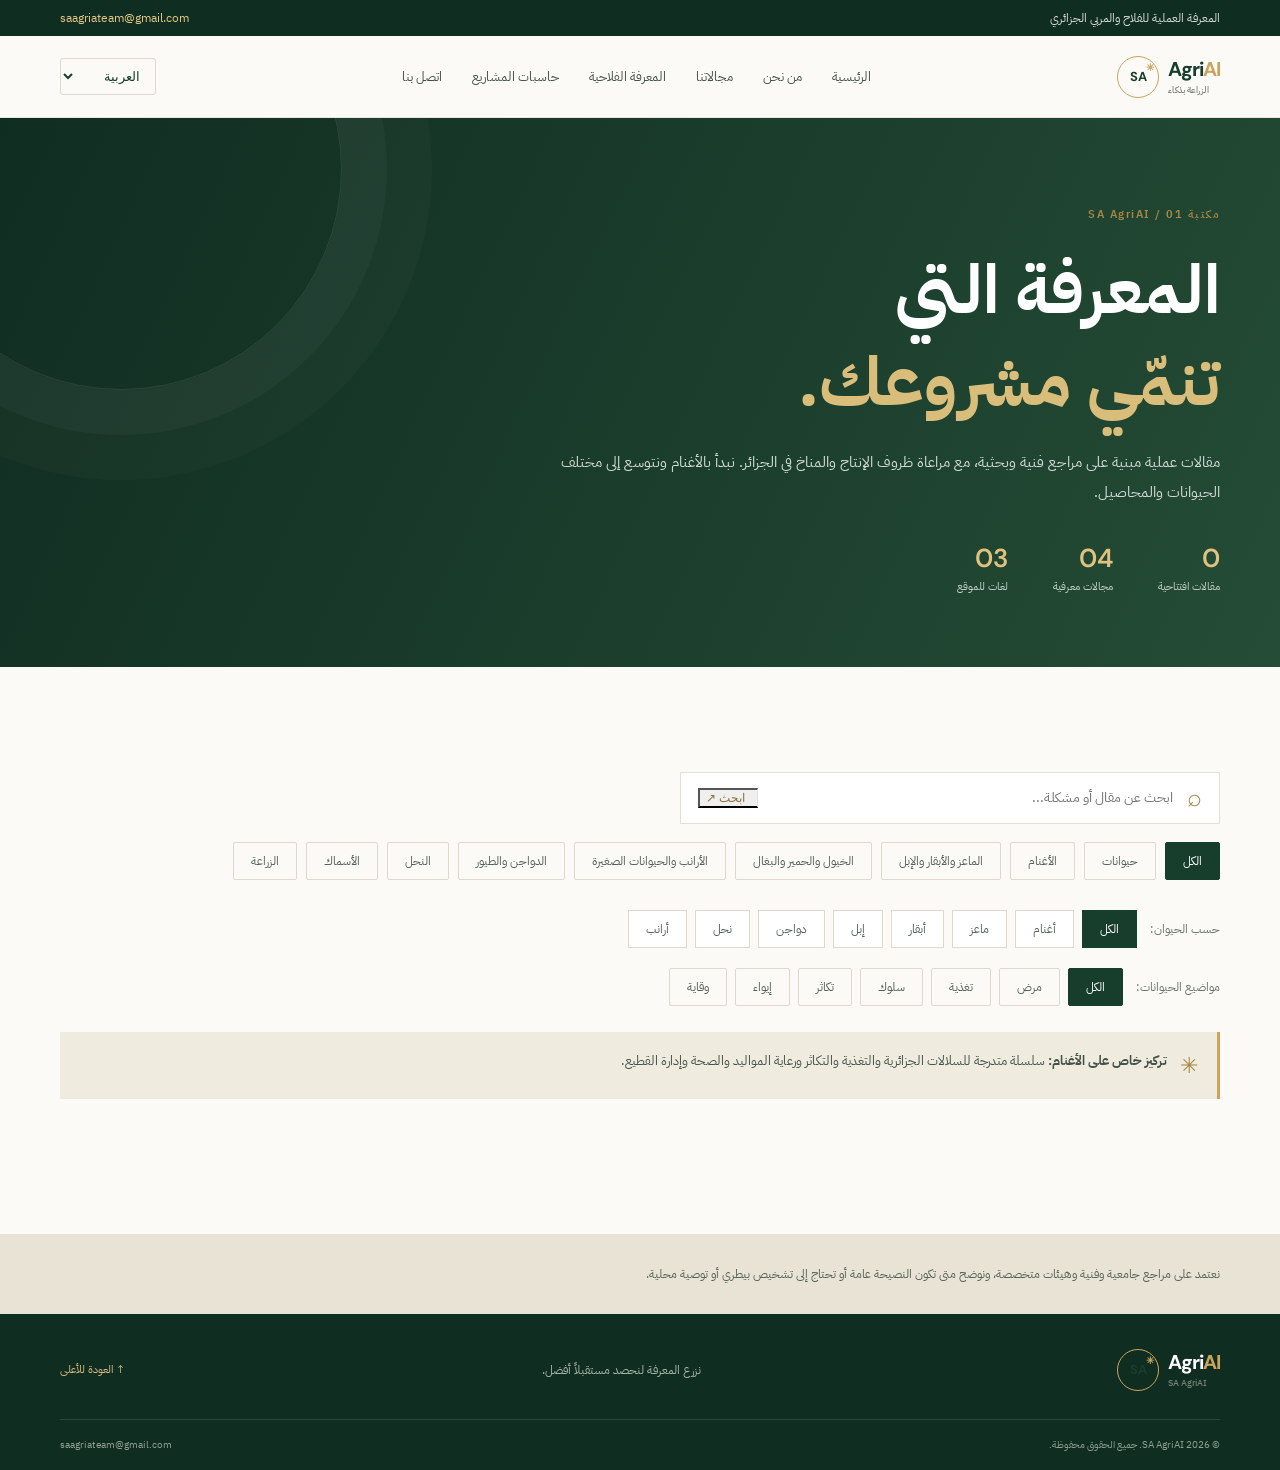
==== commit ae2d1058: "Replace inline search action with safe search button" ====
--- a/knowledge.html
+++ b/knowledge.html
@@ -3,7 +3,7 @@
 <body><div class="topline"><div class="container topline-inner"><span data-k="top">المعرفة العملية للفلاح والمربي الجزائري</span><span class="top-contact"><a href="mailto:saagriateam@gmail.com">saagriateam@gmail.com</a></span></div></div>
 <header class="site-header"><div class="container nav-wrap"><a class="brand" href="index.html"><span class="brand-mark">SA<span>✳</span></span><span class="brand-name">Agri<span>AI</span><small data-k="brand">الزراعة بذكاء</small></span></a><button class="menu-toggle" id="menuToggle" aria-label="Open menu" aria-expanded="false"><span></span><span></span><span></span></button><nav class="main-nav" id="mainNav"><a href="index.html#home" data-k="home">الرئيسية</a><a href="index.html#about" data-k="about">من نحن</a><a href="index.html#services" data-k="services">مجالاتنا</a><a class="active" href="knowledge.html" data-k="knowledge">المعرفة الفلاحية</a><a href="tools.html" data-k="tools">حاسبات المشاريع</a><a href="index.html#contact" data-k="contact">اتصل بنا</a></nav><label class="language-select"><span class="sr-only">Language</span><select id="languageSelect" aria-label="Choose language"><option value="ar">العربية</option><option value="fr">Français</option><option value="en">English</option></select></label></div></header>
 <main><section class="library-hero"><div class="container"><p class="section-kicker" data-k="eyebrow">مكتبة SA AgriAI / 01</p><h1 data-k="title">المعرفة التي<br><em>تنمّي مشروعك.</em></h1><p class="library-lead" data-k="lead">مقالات عملية مبنية على مراجع فنية وبحثية، مع مراعاة ظروف الإنتاج والمناخ في الجزائر. نبدأ بالأغنام ونتوسع إلى مختلف الحيوانات والمحاصيل.</p><div class="library-stats"><span><strong>0</strong><small data-k="statArticles">مقالات افتتاحية</small></span><span><strong>04</strong><small data-k="statAreas">مجالات معرفية</small></span><span><strong>03</strong><small data-k="statLang">لغات للموقع</small></span></div></div></section>
-<section class="library section-pad"><div class="container"><div class="library-tools"><div class="search-box"><span>⌕</span><input id="articleSearch" type="search" placeholder="ابحث عن مقال أو مشكلة..." aria-label="Search articles"><a class="search-submit" href="results.html" onclick="const q=document.getElementById(\'articleSearch\').value;this.href=\'results.html?q=\'+encodeURIComponent(q)">ابحث ↗</a></div><div class="filter-row"><button class="filter-chip selected" data-filter="all" data-k="all">الكل</button><button class="filter-chip" data-filter="animals">حيوانات</button><button class="filter-chip" data-filter="sheep" data-k="sheep">الأغنام</button><button class="filter-chip" data-filter="ruminants" data-k="ruminants">الماعز والأبقار والإبل</button><button class="filter-chip" data-filter="working" data-k="working">الخيول والحمير والبغال</button><button class="filter-chip" data-filter="small" data-k="small">الأرانب والحيوانات الصغيرة</button><button class="filter-chip" data-filter="birds" data-k="birds">الدواجن والطيور</button><button class="filter-chip" data-filter="bees" data-k="bees">النحل</button><button class="filter-chip" data-filter="fish" data-k="fish">الأسماك</button><button class="filter-chip" data-filter="crops" data-k="crops">الزراعة</button></div><div class="animal-types" aria-label="Animal types"><span class="topic-label" data-animal-label="heading">حسب الحيوان:</span><button class="filter-chip selected" data-animal="all">الكل</button><button class="filter-chip" data-animal="sheep">أغنام</button><button class="filter-chip" data-animal="goats">ماعز</button><button class="filter-chip" data-animal="cattle">أبقار</button><button class="filter-chip" data-animal="camels">إبل</button><button class="filter-chip" data-animal="poultry">دواجن</button><button class="filter-chip" data-animal="bees">نحل</button><button class="filter-chip" data-animal="rabbits">أرانب</button></div><div class="topic-row" aria-label="Animal knowledge topics"><span class="topic-label">مواضيع الحيوانات:</span><button class="filter-chip selected" data-topic="all">الكل</button><button class="filter-chip" data-topic="disease">مرض</button><button class="filter-chip" data-topic="feeding">تغذية</button><button class="filter-chip" data-topic="behavior">سلوك</button><button class="filter-chip" data-topic="reproduction">تكاثر</button><button class="filter-chip" data-topic="housing">إيواء</button><button class="filter-chip" data-topic="prevention">وقاية</button></div></div><div class="featured-note"><span>✳</span><p data-k="note"><strong>تركيز خاص على الأغنام:</strong> سلسلة متدرجة للسلالات الجزائرية والتغذية والتكاثر ورعاية المواليد والصحة وإدارة القطيع.</p></div><div class="article-grid" id="articleGrid" aria-live="polite"></div><p class="no-results" id="noResults" hidden data-k="empty">لم نعثر على مقالات تطابق بحثك.</p></div></section><section class="source-note"><div class="container"><p data-k="sourceNote">نعتمد على مراجع جامعية وفنية وهيئات متخصصة، ونوضح متى تكون النصيحة عامة أو تحتاج إلى تشخيص بيطري أو توصية محلية.</p></div></section></main>
+<section class="library section-pad"><div class="container"><div class="library-tools"><div class="search-box"><span>⌕</span><input id="articleSearch" type="search" placeholder="ابحث عن مقال أو مشكلة..." aria-label="Search articles"><button class="search-submit" type="button" id="articleSearchGo">ابحث ↗</button></div><div class="filter-row"><button class="filter-chip selected" data-filter="all" data-k="all">الكل</button><button class="filter-chip" data-filter="animals">حيوانات</button><button class="filter-chip" data-filter="sheep" data-k="sheep">الأغنام</button><button class="filter-chip" data-filter="ruminants" data-k="ruminants">الماعز والأبقار والإبل</button><button class="filter-chip" data-filter="working" data-k="working">الخيول والحمير والبغال</button><button class="filter-chip" data-filter="small" data-k="small">الأرانب والحيوانات الصغيرة</button><button class="filter-chip" data-filter="birds" data-k="birds">الدواجن والطيور</button><button class="filter-chip" data-filter="bees" data-k="bees">النحل</button><button class="filter-chip" data-filter="fish" data-k="fish">الأسماك</button><button class="filter-chip" data-filter="crops" data-k="crops">الزراعة</button></div><div class="animal-types" aria-label="Animal types"><span class="topic-label" data-animal-label="heading">حسب الحيوان:</span><button class="filter-chip selected" data-animal="all">الكل</button><button class="filter-chip" data-animal="sheep">أغنام</button><button class="filter-chip" data-animal="goats">ماعز</button><button class="filter-chip" data-animal="cattle">أبقار</button><button class="filter-chip" data-animal="camels">إبل</button><button class="filter-chip" data-animal="poultry">دواجن</button><button class="filter-chip" data-animal="bees">نحل</button><button class="filter-chip" data-animal="rabbits">أرانب</button></div><div class="topic-row" aria-label="Animal knowledge topics"><span class="topic-label">مواضيع الحيوانات:</span><button class="filter-chip selected" data-topic="all">الكل</button><button class="filter-chip" data-topic="disease">مرض</button><button class="filter-chip" data-topic="feeding">تغذية</button><button class="filter-chip" data-topic="behavior">سلوك</button><button class="filter-chip" data-topic="reproduction">تكاثر</button><button class="filter-chip" data-topic="housing">إيواء</button><button class="filter-chip" data-topic="prevention">وقاية</button></div></div><div class="featured-note"><span>✳</span><p data-k="note"><strong>تركيز خاص على الأغنام:</strong> سلسلة متدرجة للسلالات الجزائرية والتغذية والتكاثر ورعاية المواليد والصحة وإدارة القطيع.</p></div><div class="article-grid" id="articleGrid" aria-live="polite"></div><p class="no-results" id="noResults" hidden data-k="empty">لم نعثر على مقالات تطابق بحثك.</p></div></section><section class="source-note"><div class="container"><p data-k="sourceNote">نعتمد على مراجع جامعية وفنية وهيئات متخصصة، ونوضح متى تكون النصيحة عامة أو تحتاج إلى تشخيص بيطري أو توصية محلية.</p></div></section></main>
 <footer class="site-footer"><div class="container footer-top"><a class="brand footer-brand" href="index.html"><span class="brand-mark">SA<span>✳</span></span><span class="brand-name">Agri<span>AI</span><small>SA AgriAI</small></span></a><p data-k="footer">نزرع المعرفة لنحصد مستقبلاً أفضل.</p><a class="back-top" href="#">↑ <span data-k="back">العودة للأعلى</span></a></div><div class="container footer-bottom"><span>© <span id="year"></span> SA AgriAI. <span data-k="rights">جميع الحقوق محفوظة.</span></span><span>saagriateam@gmail.com</span></div></footer>
 <dialog class="article-dialog" id="articleDialog"><div class="dialog-head"><span class="dialog-category" id="dialogCategory"></span><button class="dialog-close" id="dialogClose" aria-label="Close">×</button></div><h2 id="dialogTitle"></h2><p class="dialog-summary" id="dialogSummary"></p><div class="dialog-body" id="dialogBody"></div><div class="dialog-sources"><strong data-k="sources">مراجع للقراءة</strong><div id="dialogSources"></div></div><p class="medical-note" data-k="disclaimer">هذه معلومات تثقيفية عامة وليست تشخيصاً أو وصفة علاجية. استشر طبيباً بيطرياً عند المرض أو النفوق أو تعسر الولادة.</p></dialog>
 <script src="app.js"></script><script src="knowledge.js"></script></body></html>
--- a/knowledge.css
+++ b/knowledge.css
@@ -1,2 +1,4 @@
 .library-hero{background:linear-gradient(115deg,#102d21,#244c36);color:#fff;padding:88px 0 72px;position:relative;overflow:hidden}.library-hero:after{content:"";position:absolute;width:440px;height:440px;border:1px solid #ffffff18;border-radius:50%;inset-inline-end:-100px;top:-170px;box-shadow:0 0 0 45px #ffffff08,0 0 0 90px #ffffff05}.library-hero .container{position:relative;z-index:1}.library-hero h1{font-size:clamp(42px,6vw,68px);line-height:1.35;margin:18px 0;color:#fff}.library-hero h1 em{font-style:normal;color:#d9bd7b}.library-lead{max-width:670px;color:#d3ddd4;line-height:2;font-size:15px}.library-stats{display:flex;gap:45px;margin-top:34px}.library-stats span{display:grid;gap:3px}.library-stats strong{font:600 26px 'DM Sans';color:#dfc27f}.library-stats small{font-size:11px;color:#c4d0c5}.library{background:#fbfaf6}.library-tools{display:grid;gap:18px;margin-bottom:26px}.search-box{display:flex;align-items:center;gap:12px;background:white;border:1px solid #e5e0d5;padding:0 17px;max-width:540px;height:52px}.search-box span{font-size:25px;color:#a88748}.search-box input{width:100%;border:0;outline:0;background:transparent;font:14px 'IBM Plex Sans Arabic',sans-serif;color:#1c2a21}.filter-row{display:flex;gap:9px;flex-wrap:wrap}.filter-chip{border:1px solid #ded9cc;background:transparent;color:#536257;padding:9px 17px;font:12px 'IBM Plex Sans Arabic',sans-serif;cursor:pointer}.filter-chip:hover,.filter-chip.selected{background:#173d2c;color:white;border-color:#173d2c}.featured-note{display:flex;align-items:flex-start;gap:13px;background:#f0ebdf;border-inline-start:3px solid #c8a45d;padding:17px 19px;margin:20px 0 30px}.featured-note>span{color:#a88748;font-size:22px}.featured-note p{margin:0;color:#455449;font-size:13px;line-height:1.9}.article-grid{display:grid;grid-template-columns:repeat(3,minmax(0,1fr));gap:18px}.article-card{background:#fff;border:1px solid #e9e4d9;display:flex;flex-direction:column;min-height:285px;transition:.2s}.article-card:hover{transform:translateY(-4px);box-shadow:0 14px 30px #173d2c12}.article-card-top{height:8px;background:#315b40}.article-card[data-category="sheep"] .article-card-top{background:#c8a45d}.article-card-content{padding:22px;display:flex;flex-direction:column;flex:1}.article-meta{display:flex;justify-content:space-between;gap:10px;color:#9a8354;font-size:10px;margin-bottom:15px}.article-card h2{font-size:18px;line-height:1.65;color:#173d2c;margin:0 0 10px}.article-card p{font-size:12px;line-height:2;color:#737b70;margin:0 0 20px}.read-article{margin-top:auto;align-self:flex-start;border:0;border-bottom:1px solid #c8a45d;padding:0 0 6px;background:none;color:#173d2c;font:600 12px 'IBM Plex Sans Arabic',sans-serif;cursor:pointer}.no-results{padding:40px;text-align:center;color:#778078}.source-note{background:#e9e3d6;padding:28px 0}.source-note p{margin:0;color:#536257;font-size:12px;line-height:2}.article-dialog{width:min(760px,calc(100% - 28px));max-height:88vh;border:0;padding:30px;background:#fbfaf6;color:#1c2a21;box-shadow:0 25px 90px #0004}.article-dialog::backdrop{background:#0c2118b8;backdrop-filter:blur(3px)}.dialog-head{display:flex;justify-content:space-between;align-items:center}.dialog-category{font-size:11px;color:#a88748}.dialog-close{border:0;background:#eee9df;width:34px;height:34px;border-radius:50%;font-size:23px;cursor:pointer;color:#173d2c}.article-dialog h2{font-size:clamp(24px,4vw,34px);line-height:1.55;color:#173d2c;margin:18px 0 10px}.dialog-summary{color:#667268;font-size:14px;line-height:2;border-bottom:1px solid #e5e0d5;padding-bottom:18px}.dialog-body{font-size:14px;line-height:2.1}.dialog-body h3{font-size:16px;color:#315b40;margin:20px 0 6px}.dialog-body p{margin:8px 0}.dialog-sources{border-top:1px solid #e5e0d5;margin-top:24px;padding-top:18px;font-size:12px}.dialog-sources a{display:inline-block;color:#8c713d;text-decoration:underline;margin:8px 14px 0 0}.medical-note{margin-top:22px;padding:12px;background:#f0ebdf;color:#6d624e;font-size:11px;line-height:1.9}@media(max-width:850px){.article-grid{grid-template-columns:repeat(2,minmax(0,1fr))}}@media(max-width:600px){.library-hero{padding:65px 0 55px}.library-stats{gap:22px}.library-stats strong{font-size:22px}.article-grid{grid-template-columns:1fr}.article-card{min-height:0}.article-dialog{padding:22px 18px}.filter-chip{padding:8px 12px}}
 .topic-row{display:flex;gap:8px;align-items:center;flex-wrap:wrap;margin-top:2px}.topic-label{font-size:12px;color:#68756a;margin-inline-end:5px}.animal-card-warning{background:#f7f2e7;border-inline-start:2px solid #c8a45d;padding:8px 10px;color:#705f3e!important;font-size:10px!important;margin:0 0 15px!important}.urgent-vet{margin:24px 0 15px;padding:16px;background:#fff2e9;border-inline-start:3px solid #b65b37}.urgent-vet h3{margin:0 0 8px;color:#8c3d25}.urgent-vet p{margin:0}.specialist-field{display:grid;gap:8px;margin:18px 0}.specialist-field label{font-size:12px;color:#536257}.specialist-field textarea{width:100%;border:1px solid #ded9cc;background:#fff;padding:12px;font:13px inherit;resize:vertical}.search-submit{white-space:nowrap;color:#8c713d;font-size:12px;border-inline-start:1px solid #e5e0d5;padding-inline-start:12px}.filter-row .filter-chip,.topic-row .filter-chip{border-radius:2px}
+
+.animal-types{display:flex;gap:8px;align-items:center;flex-wrap:wrap;margin-top:12px}.animal-types .filter-chip{background:#fff}.animal-types .filter-chip.selected{background:#173d2c;color:#fff}
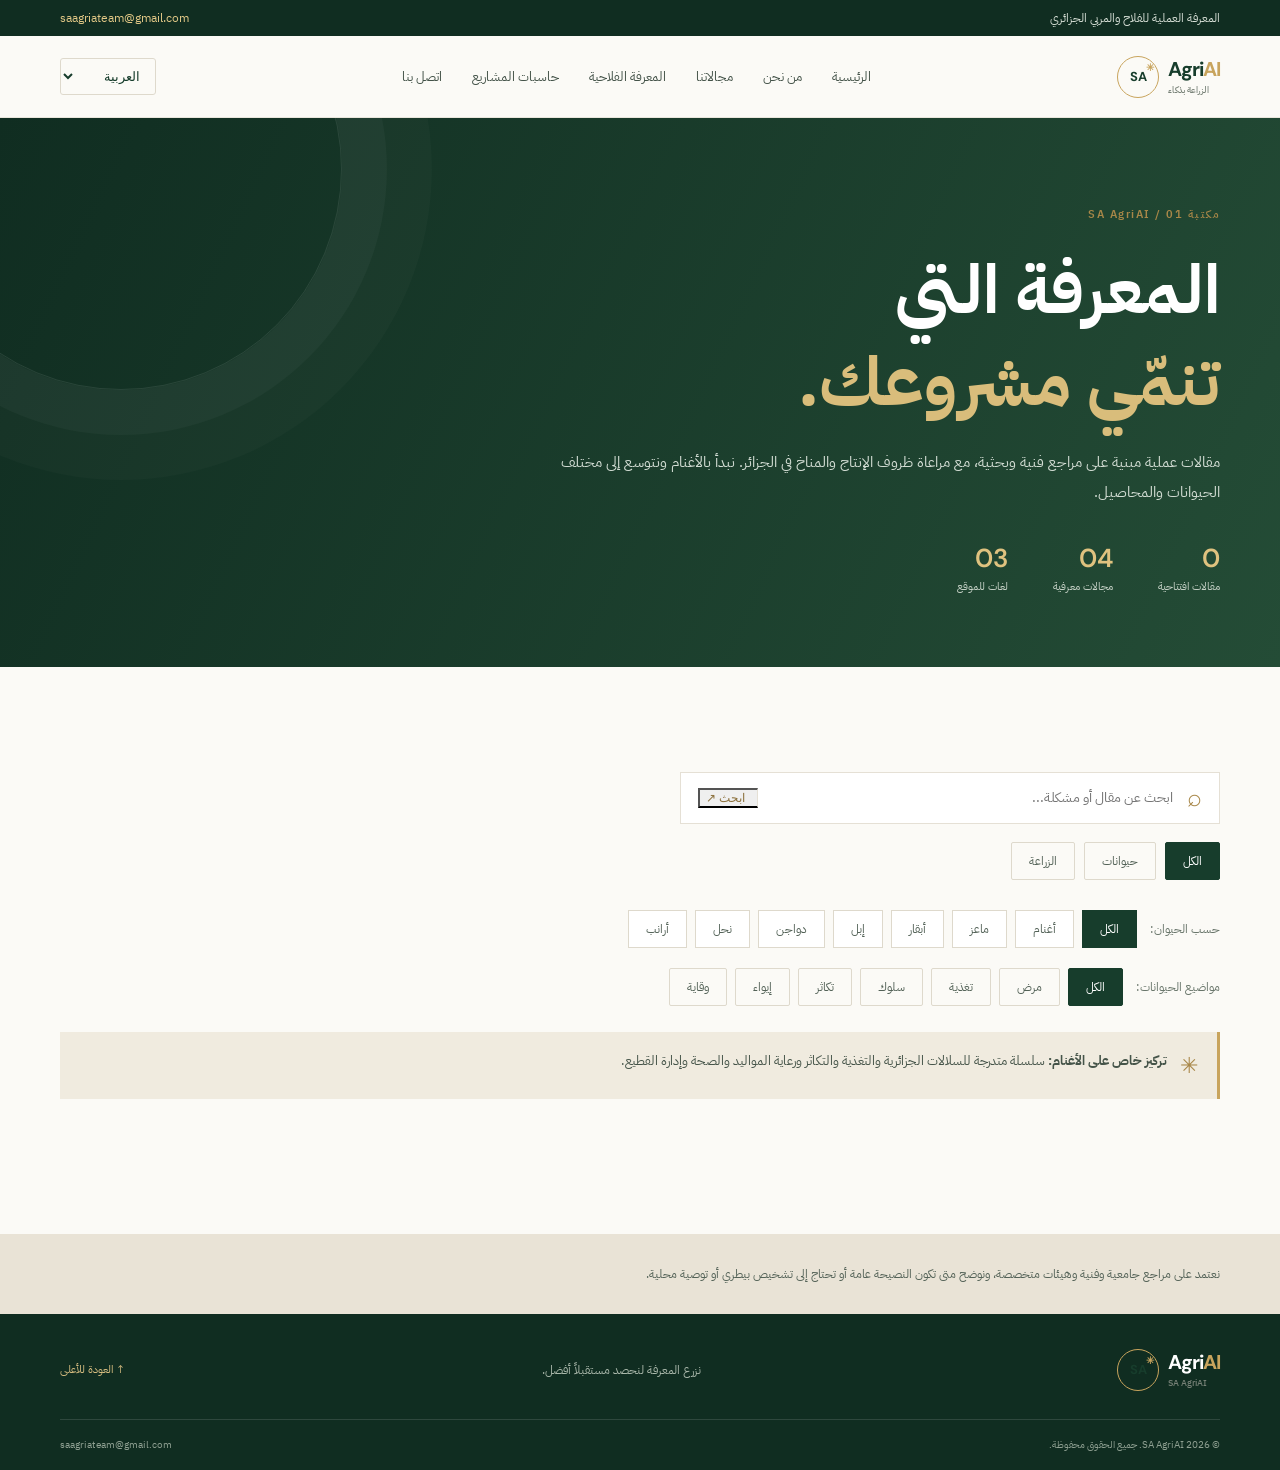
==== commit 25cdc74d: "Make knowledge filters hierarchical" ====
--- a/knowledge.html
+++ b/knowledge.html
@@ -3,7 +3,7 @@
 <body><div class="topline"><div class="container topline-inner"><span data-k="top">المعرفة العملية للفلاح والمربي الجزائري</span><span class="top-contact"><a href="mailto:saagriateam@gmail.com">saagriateam@gmail.com</a></span></div></div>
 <header class="site-header"><div class="container nav-wrap"><a class="brand" href="index.html"><span class="brand-mark">SA<span>✳</span></span><span class="brand-name">Agri<span>AI</span><small data-k="brand">الزراعة بذكاء</small></span></a><button class="menu-toggle" id="menuToggle" aria-label="Open menu" aria-expanded="false"><span></span><span></span><span></span></button><nav class="main-nav" id="mainNav"><a href="index.html#home" data-k="home">الرئيسية</a><a href="index.html#about" data-k="about">من نحن</a><a href="index.html#services" data-k="services">مجالاتنا</a><a class="active" href="knowledge.html" data-k="knowledge">المعرفة الفلاحية</a><a href="tools.html" data-k="tools">حاسبات المشاريع</a><a href="index.html#contact" data-k="contact">اتصل بنا</a></nav><label class="language-select"><span class="sr-only">Language</span><select id="languageSelect" aria-label="Choose language"><option value="ar">العربية</option><option value="fr">Français</option><option value="en">English</option></select></label></div></header>
 <main><section class="library-hero"><div class="container"><p class="section-kicker" data-k="eyebrow">مكتبة SA AgriAI / 01</p><h1 data-k="title">المعرفة التي<br><em>تنمّي مشروعك.</em></h1><p class="library-lead" data-k="lead">مقالات عملية مبنية على مراجع فنية وبحثية، مع مراعاة ظروف الإنتاج والمناخ في الجزائر. نبدأ بالأغنام ونتوسع إلى مختلف الحيوانات والمحاصيل.</p><div class="library-stats"><span><strong>0</strong><small data-k="statArticles">مقالات افتتاحية</small></span><span><strong>04</strong><small data-k="statAreas">مجالات معرفية</small></span><span><strong>03</strong><small data-k="statLang">لغات للموقع</small></span></div></div></section>
-<section class="library section-pad"><div class="container"><div class="library-tools"><div class="search-box"><span>⌕</span><input id="articleSearch" type="search" placeholder="ابحث عن مقال أو مشكلة..." aria-label="Search articles"><button class="search-submit" type="button" id="articleSearchGo">ابحث ↗</button></div><div class="filter-row"><button class="filter-chip selected" data-filter="all" data-k="all">الكل</button><button class="filter-chip" data-filter="animals">حيوانات</button><button class="filter-chip" data-filter="sheep" data-k="sheep">الأغنام</button><button class="filter-chip" data-filter="ruminants" data-k="ruminants">الماعز والأبقار والإبل</button><button class="filter-chip" data-filter="working" data-k="working">الخيول والحمير والبغال</button><button class="filter-chip" data-filter="small" data-k="small">الأرانب والحيوانات الصغيرة</button><button class="filter-chip" data-filter="birds" data-k="birds">الدواجن والطيور</button><button class="filter-chip" data-filter="bees" data-k="bees">النحل</button><button class="filter-chip" data-filter="fish" data-k="fish">الأسماك</button><button class="filter-chip" data-filter="crops" data-k="crops">الزراعة</button></div><div class="animal-types" aria-label="Animal types"><span class="topic-label" data-animal-label="heading">حسب الحيوان:</span><button class="filter-chip selected" data-animal="all">الكل</button><button class="filter-chip" data-animal="sheep">أغنام</button><button class="filter-chip" data-animal="goats">ماعز</button><button class="filter-chip" data-animal="cattle">أبقار</button><button class="filter-chip" data-animal="camels">إبل</button><button class="filter-chip" data-animal="poultry">دواجن</button><button class="filter-chip" data-animal="bees">نحل</button><button class="filter-chip" data-animal="rabbits">أرانب</button></div><div class="topic-row" aria-label="Animal knowledge topics"><span class="topic-label">مواضيع الحيوانات:</span><button class="filter-chip selected" data-topic="all">الكل</button><button class="filter-chip" data-topic="disease">مرض</button><button class="filter-chip" data-topic="feeding">تغذية</button><button class="filter-chip" data-topic="behavior">سلوك</button><button class="filter-chip" data-topic="reproduction">تكاثر</button><button class="filter-chip" data-topic="housing">إيواء</button><button class="filter-chip" data-topic="prevention">وقاية</button></div></div><div class="featured-note"><span>✳</span><p data-k="note"><strong>تركيز خاص على الأغنام:</strong> سلسلة متدرجة للسلالات الجزائرية والتغذية والتكاثر ورعاية المواليد والصحة وإدارة القطيع.</p></div><div class="article-grid" id="articleGrid" aria-live="polite"></div><p class="no-results" id="noResults" hidden data-k="empty">لم نعثر على مقالات تطابق بحثك.</p></div></section><section class="source-note"><div class="container"><p data-k="sourceNote">نعتمد على مراجع جامعية وفنية وهيئات متخصصة، ونوضح متى تكون النصيحة عامة أو تحتاج إلى تشخيص بيطري أو توصية محلية.</p></div></section></main>
+<section class="library section-pad"><div class="container"><div class="library-tools"><div class="search-box"><span>⌕</span><input id="articleSearch" type="search" placeholder="ابحث عن مقال أو مشكلة..." aria-label="Search articles"><button class="search-submit" type="button" id="articleSearchGo">ابحث ↗</button></div><div class="filter-row"><button class="filter-chip selected" data-filter="all" data-k="all">الكل</button><button class="filter-chip" data-filter="animals">حيوانات</button><button class="filter-chip" data-filter="crops">الزراعة</button></div><div class="animal-types" id="animalTypes" aria-label="Animal types" hidden><span class="topic-label" data-animal-label="heading">حسب الحيوان:</span><button class="filter-chip selected" data-animal="all">الكل</button><button class="filter-chip" data-animal="sheep">أغنام</button><button class="filter-chip" data-animal="goats">ماعز</button><button class="filter-chip" data-animal="cattle">أبقار</button><button class="filter-chip" data-animal="camels">إبل</button><button class="filter-chip" data-animal="poultry">دواجن</button><button class="filter-chip" data-animal="bees">نحل</button><button class="filter-chip" data-animal="rabbits">أرانب</button></div><div class="topic-row" id="animalTopics" aria-label="Animal knowledge topics" hidden><span class="topic-label">مواضيع الحيوانات:</span><button class="filter-chip selected" data-topic="all">الكل</button><button class="filter-chip" data-topic="disease">مرض</button><button class="filter-chip" data-topic="feeding">تغذية</button><button class="filter-chip" data-topic="behavior">سلوك</button><button class="filter-chip" data-topic="reproduction">تكاثر</button><button class="filter-chip" data-topic="housing">إيواء</button><button class="filter-chip" data-topic="prevention">وقاية</button></div></div><div class="featured-note"><span>✳</span><p data-k="note"><strong>تركيز خاص على الأغنام:</strong> سلسلة متدرجة للسلالات الجزائرية والتغذية والتكاثر ورعاية المواليد والصحة وإدارة القطيع.</p></div><div class="article-grid" id="articleGrid" aria-live="polite"></div><p class="no-results" id="noResults" hidden data-k="empty">لم نعثر على مقالات تطابق بحثك.</p></div></section><section class="source-note"><div class="container"><p data-k="sourceNote">نعتمد على مراجع جامعية وفنية وهيئات متخصصة، ونوضح متى تكون النصيحة عامة أو تحتاج إلى تشخيص بيطري أو توصية محلية.</p></div></section></main>
 <footer class="site-footer"><div class="container footer-top"><a class="brand footer-brand" href="index.html"><span class="brand-mark">SA<span>✳</span></span><span class="brand-name">Agri<span>AI</span><small>SA AgriAI</small></span></a><p data-k="footer">نزرع المعرفة لنحصد مستقبلاً أفضل.</p><a class="back-top" href="#">↑ <span data-k="back">العودة للأعلى</span></a></div><div class="container footer-bottom"><span>© <span id="year"></span> SA AgriAI. <span data-k="rights">جميع الحقوق محفوظة.</span></span><span>saagriateam@gmail.com</span></div></footer>
 <dialog class="article-dialog" id="articleDialog"><div class="dialog-head"><span class="dialog-category" id="dialogCategory"></span><button class="dialog-close" id="dialogClose" aria-label="Close">×</button></div><h2 id="dialogTitle"></h2><p class="dialog-summary" id="dialogSummary"></p><div class="dialog-body" id="dialogBody"></div><div class="dialog-sources"><strong data-k="sources">مراجع للقراءة</strong><div id="dialogSources"></div></div><p class="medical-note" data-k="disclaimer">هذه معلومات تثقيفية عامة وليست تشخيصاً أو وصفة علاجية. استشر طبيباً بيطرياً عند المرض أو النفوق أو تعسر الولادة.</p></dialog>
 <script src="app.js"></script><script src="knowledge.js"></script></body></html>
